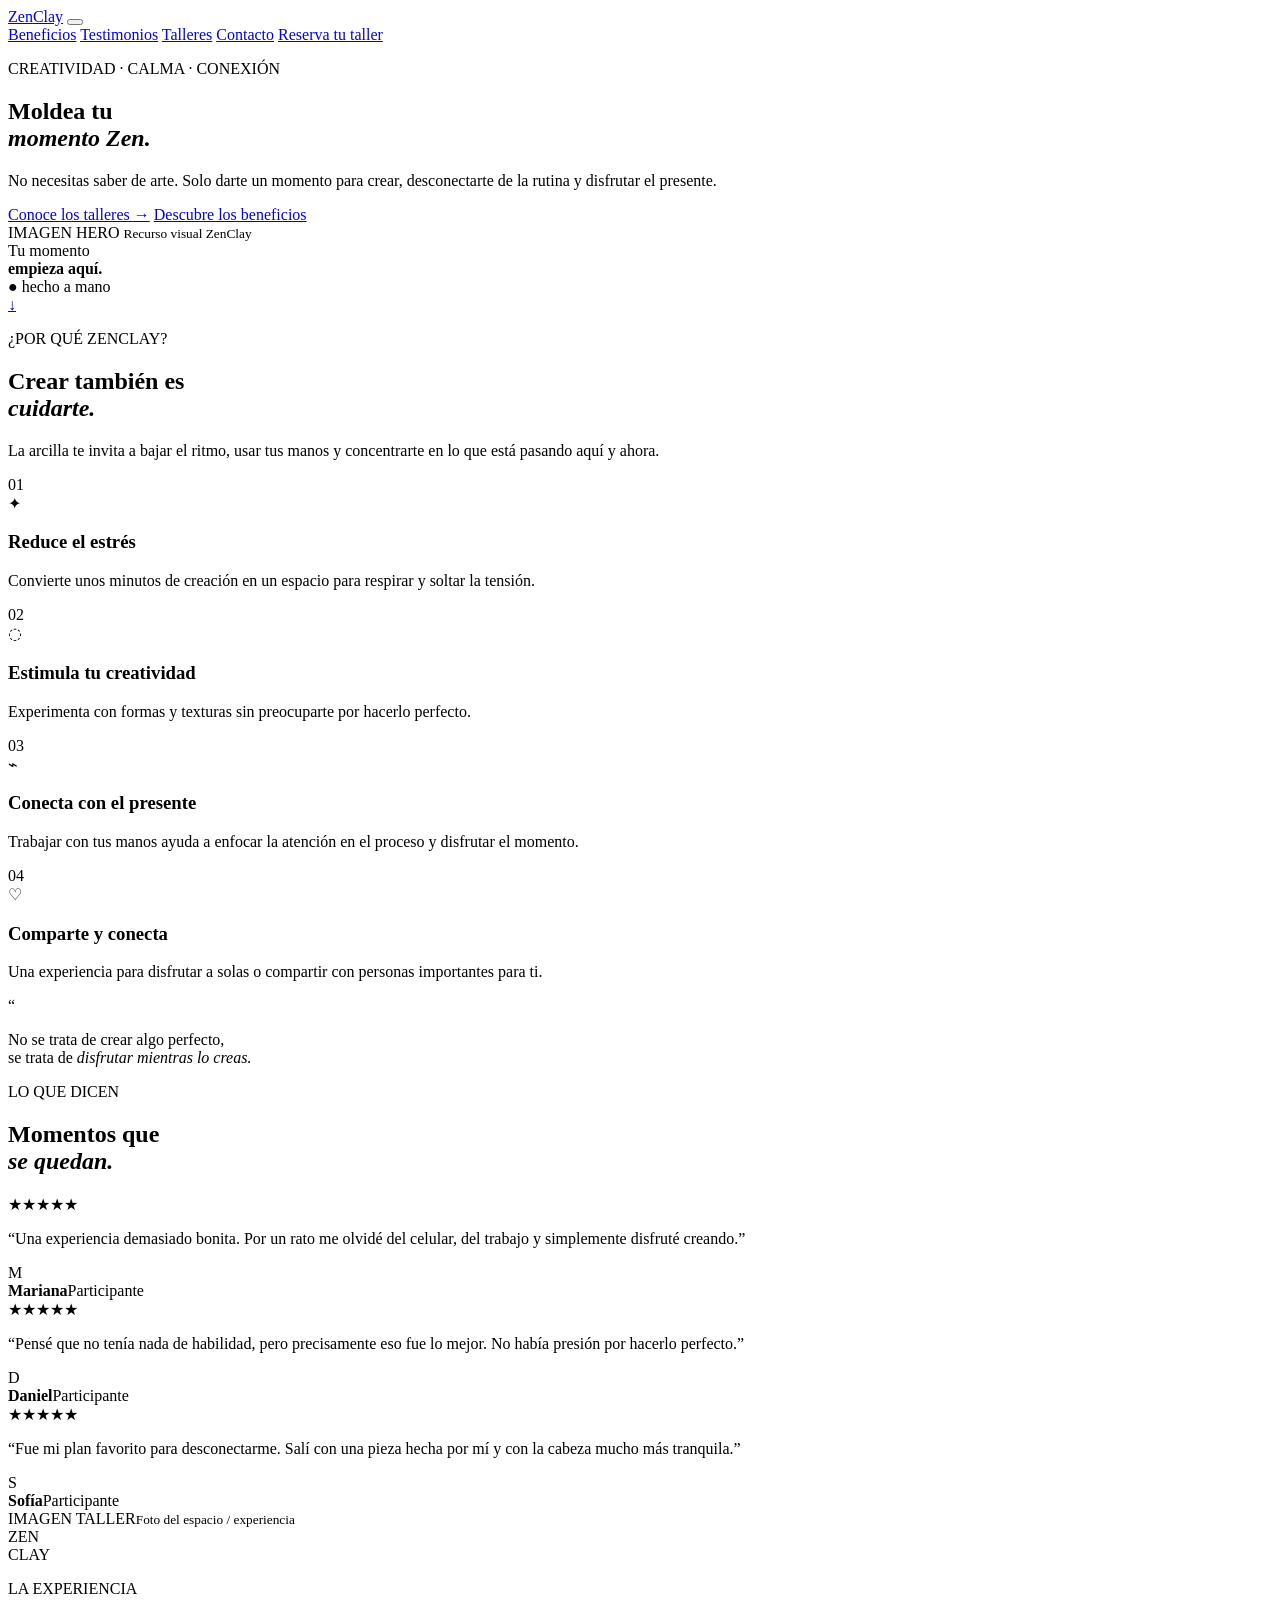
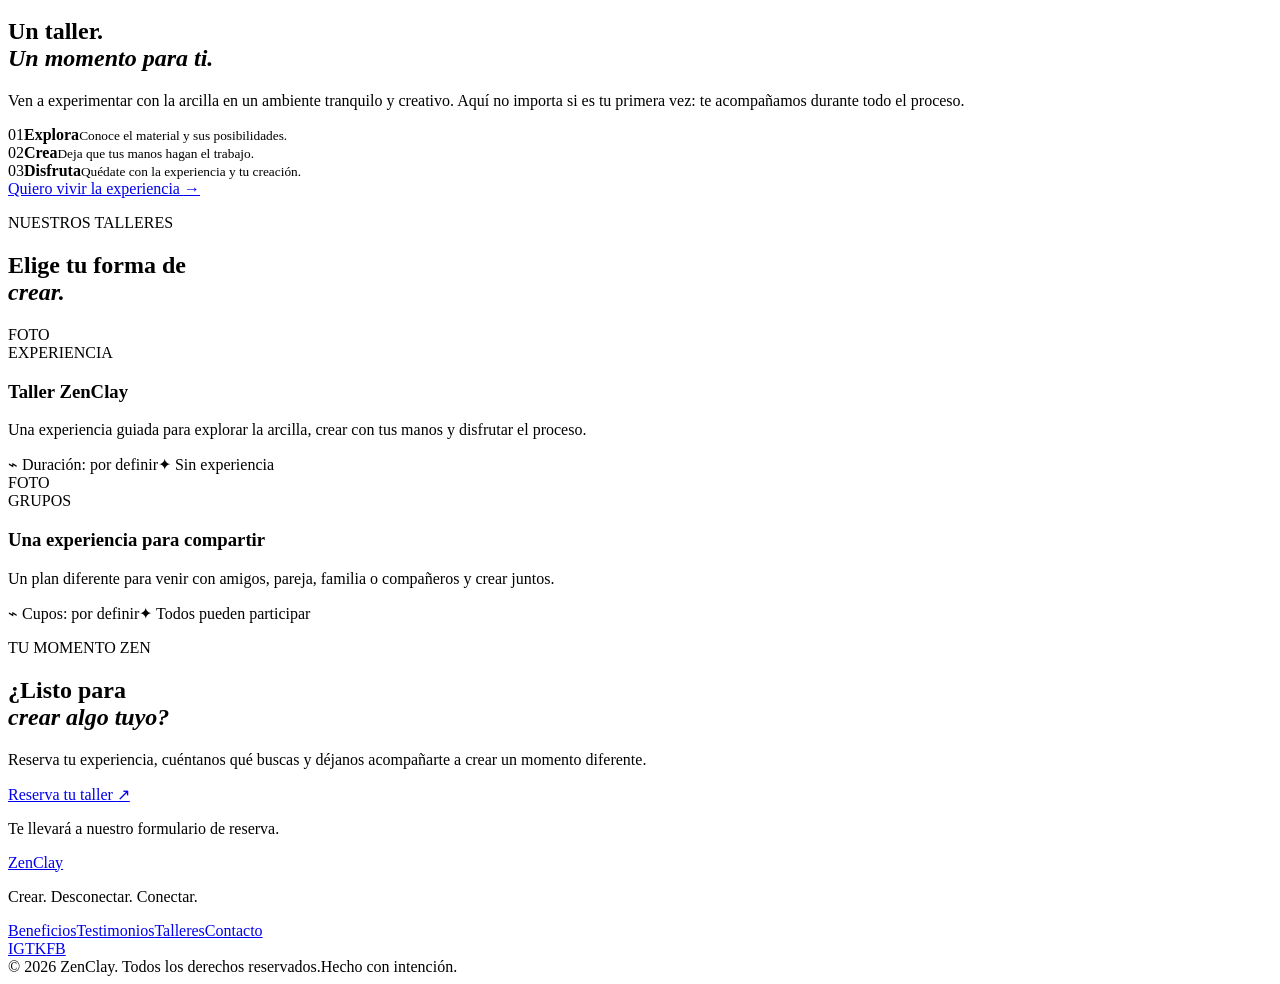
==== index.html @ 86c8c5aa "Create ZenClay main landing page" ====
<!DOCTYPE html>
<html lang="es">
<head>
  <meta charset="UTF-8">
  <meta name="viewport" content="width=device-width, initial-scale=1.0">
  <meta name="description" content="ZenClay — una experiencia creativa para desconectarte, crear y encontrar tu momento Zen.">
  <title>ZenClay | Crea tu momento Zen</title>
  <link rel="preconnect" href="https://fonts.googleapis.com">
  <link rel="preconnect" href="https://fonts.gstatic.com" crossorigin>
  <link href="https://fonts.googleapis.com/css2?family=Baloo+2:wght@500;600;700&family=SN+Pro:wght@400;500;600;700&family=Tajawal:wght@400;500;600;700&display=swap" rel="stylesheet">
  <link rel="stylesheet" href="styles.css">
</head>
<body>
  <header class="site-header" id="inicio">
    <nav class="nav container" aria-label="Navegación principal">
      <a class="brand" href="#inicio" aria-label="ZenClay inicio">Zen<span>Clay</span></a>
      <button class="menu-toggle" aria-label="Abrir menú" aria-expanded="false">
        <span></span><span></span><span></span>
      </button>
      <div class="nav-links">
        <a href="#beneficios">Beneficios</a>
        <a href="#testimonios">Testimonios</a>
        <a href="#talleres">Talleres</a>
        <a href="#contacto">Contacto</a>
        <a class="nav-cta" href="#contacto">Reserva tu taller</a>
      </div>
    </nav>
  </header>

  <main>
    <section class="hero">
      <div class="hero-shape hero-shape-one"></div>
      <div class="hero-shape hero-shape-two"></div>
      <div class="container hero-grid">
        <div class="hero-copy reveal">
          <p class="eyebrow">CREATIVIDAD · CALMA · CONEXIÓN</p>
          <h1>Moldea tu<br><em>momento Zen.</em></h1>
          <p class="hero-text">No necesitas saber de arte. Solo darte un momento para crear, desconectarte de la rutina y disfrutar el presente.</p>
          <div class="hero-actions">
            <a class="button button-primary" href="#talleres">Conoce los talleres <span>→</span></a>
            <a class="text-link" href="#beneficios">Descubre los beneficios</a>
          </div>
        </div>
        <div class="hero-visual reveal delay-1" aria-label="Espacio para imagen principal de ZenClay">
          <div class="image-placeholder hero-image">
            <span>IMAGEN HERO</span>
            <small>Recurso visual ZenClay</small>
          </div>
          <div class="floating-note note-top">Tu momento<br><strong>empieza aquí.</strong></div>
          <div class="floating-note note-bottom">● hecho a mano</div>
        </div>
      </div>
      <a class="scroll-indicator" href="#beneficios" aria-label="Bajar a beneficios">↓</a>
    </section>

    <section class="benefits section" id="beneficios">
      <div class="container">
        <div class="section-heading reveal">
          <p class="eyebrow">¿POR QUÉ ZENCLAY?</p>
          <h2>Crear también es<br><em>cuidarte.</em></h2>
          <p>La arcilla te invita a bajar el ritmo, usar tus manos y concentrarte en lo que está pasando aquí y ahora.</p>
        </div>
        <div class="benefit-grid">
          <article class="benefit-card reveal"><span class="card-number">01</span><div class="benefit-icon">✦</div><h3>Reduce el estrés</h3><p>Convierte unos minutos de creación en un espacio para respirar y soltar la tensión.</p></article>
          <article class="benefit-card reveal delay-1"><span class="card-number">02</span><div class="benefit-icon">◌</div><h3>Estimula tu creatividad</h3><p>Experimenta con formas y texturas sin preocuparte por hacerlo perfecto.</p></article>
          <article class="benefit-card reveal delay-2"><span class="card-number">03</span><div class="benefit-icon">⌁</div><h3>Conecta con el presente</h3><p>Trabajar con tus manos ayuda a enfocar la atención en el proceso y disfrutar el momento.</p></article>
          <article class="benefit-card reveal"><span class="card-number">04</span><div class="benefit-icon">♡</div><h3>Comparte y conecta</h3><p>Una experiencia para disfrutar a solas o compartir con personas importantes para ti.</p></article>
        </div>
      </div>
    </section>

    <section class="quote-section">
      <div class="container quote-inner reveal">
        <span class="quote-mark">“</span>
        <p>No se trata de crear algo perfecto,<br>se trata de <em>disfrutar mientras lo creas.</em></p>
      </div>
    </section>

    <section class="testimonials section" id="testimonios">
      <div class="container">
        <div class="section-heading centered reveal">
          <p class="eyebrow">LO QUE DICEN</p>
          <h2>Momentos que<br><em>se quedan.</em></h2>
        </div>
        <div class="testimonial-grid">
          <article class="testimonial-card reveal"><div class="stars">★★★★★</div><p>“Una experiencia demasiado bonita. Por un rato me olvidé del celular, del trabajo y simplemente disfruté creando.”</p><div class="person"><div class="avatar">M</div><div><strong>Mariana</strong><span>Participante</span></div></div></article>
          <article class="testimonial-card featured reveal delay-1"><div class="stars">★★★★★</div><p>“Pensé que no tenía nada de habilidad, pero precisamente eso fue lo mejor. No había presión por hacerlo perfecto.”</p><div class="person"><div class="avatar">D</div><div><strong>Daniel</strong><span>Participante</span></div></div></article>
          <article class="testimonial-card reveal delay-2"><div class="stars">★★★★★</div><p>“Fue mi plan favorito para desconectarme. Salí con una pieza hecha por mí y con la cabeza mucho más tranquila.”</p><div class="person"><div class="avatar">S</div><div><strong>Sofía</strong><span>Participante</span></div></div></article>
        </div>
      </div>
    </section>

    <section class="workshops section" id="talleres">
      <div class="container workshop-layout">
        <div class="workshop-visual reveal">
          <div class="image-placeholder workshop-image"><span>IMAGEN TALLER</span><small>Foto del espacio / experiencia</small></div>
          <div class="clay-sticker">ZEN<br><span>CLAY</span></div>
        </div>
        <div class="workshop-copy reveal delay-1">
          <p class="eyebrow">LA EXPERIENCIA</p>
          <h2>Un taller.<br><em>Un momento para ti.</em></h2>
          <p>Ven a experimentar con la arcilla en un ambiente tranquilo y creativo. Aquí no importa si es tu primera vez: te acompañamos durante todo el proceso.</p>
          <div class="workshop-details">
            <div><span>01</span><strong>Explora</strong><small>Conoce el material y sus posibilidades.</small></div>
            <div><span>02</span><strong>Crea</strong><small>Deja que tus manos hagan el trabajo.</small></div>
            <div><span>03</span><strong>Disfruta</strong><small>Quédate con la experiencia y tu creación.</small></div>
          </div>
          <a class="button button-dark" href="#contacto">Quiero vivir la experiencia <span>→</span></a>
        </div>
      </div>
    </section>

    <section class="workshop-types section">
      <div class="container">
        <div class="section-heading centered reveal">
          <p class="eyebrow">NUESTROS TALLERES</p>
          <h2>Elige tu forma de<br><em>crear.</em></h2>
        </div>
        <div class="workshop-cards">
          <article class="workshop-card reveal"><div class="image-placeholder card-image"><span>FOTO</span></div><div class="workshop-card-content"><span class="tag">EXPERIENCIA</span><h3>Taller ZenClay</h3><p>Una experiencia guiada para explorar la arcilla, crear con tus manos y disfrutar el proceso.</p><div class="meta"><span>⌁ Duración: por definir</span><span>✦ Sin experiencia</span></div></div></article>
          <article class="workshop-card reveal delay-1"><div class="image-placeholder card-image"><span>FOTO</span></div><div class="workshop-card-content"><span class="tag">GRUPOS</span><h3>Una experiencia para compartir</h3><p>Un plan diferente para venir con amigos, pareja, familia o compañeros y crear juntos.</p><div class="meta"><span>⌁ Cupos: por definir</span><span>✦ Todos pueden participar</span></div></div></article>
        </div>
      </div>
    </section>

    <section class="contact section" id="contacto">
      <div class="container contact-box reveal">
        <div class="contact-copy">
          <p class="eyebrow">TU MOMENTO ZEN</p>
          <h2>¿Listo para<br><em>crear algo tuyo?</em></h2>
          <p>Reserva tu experiencia, cuéntanos qué buscas y déjanos acompañarte a crear un momento diferente.</p>
        </div>
        <div class="contact-action">
          <!-- REEMPLAZAR EL HREF POR EL ENLACE REAL DEL GOOGLE FORM -->
          <a class="button button-light" href="https://forms.google.com/" target="_blank" rel="noopener noreferrer">Reserva tu taller <span>↗</span></a>
          <p>Te llevará a nuestro formulario de reserva.</p>
        </div>
      </div>
    </section>
  </main>

  <footer class="footer">
    <div class="container footer-main">
      <div><a class="brand footer-brand" href="#inicio">Zen<span>Clay</span></a><p>Crear. Desconectar. Conectar.</p></div>
      <div class="footer-links"><a href="#beneficios">Beneficios</a><a href="#testimonios">Testimonios</a><a href="#talleres">Talleres</a><a href="#contacto">Contacto</a></div>
      <div class="socials"><a href="#" aria-label="Instagram">IG</a><a href="#" aria-label="TikTok">TK</a><a href="#" aria-label="Facebook">FB</a></div>
    </div>
    <div class="container footer-bottom"><span>© 2026 ZenClay. Todos los derechos reservados.</span><span>Hecho con intención.</span></div>
  </footer>
  <script src="script.js"></script>
</body>
</html>
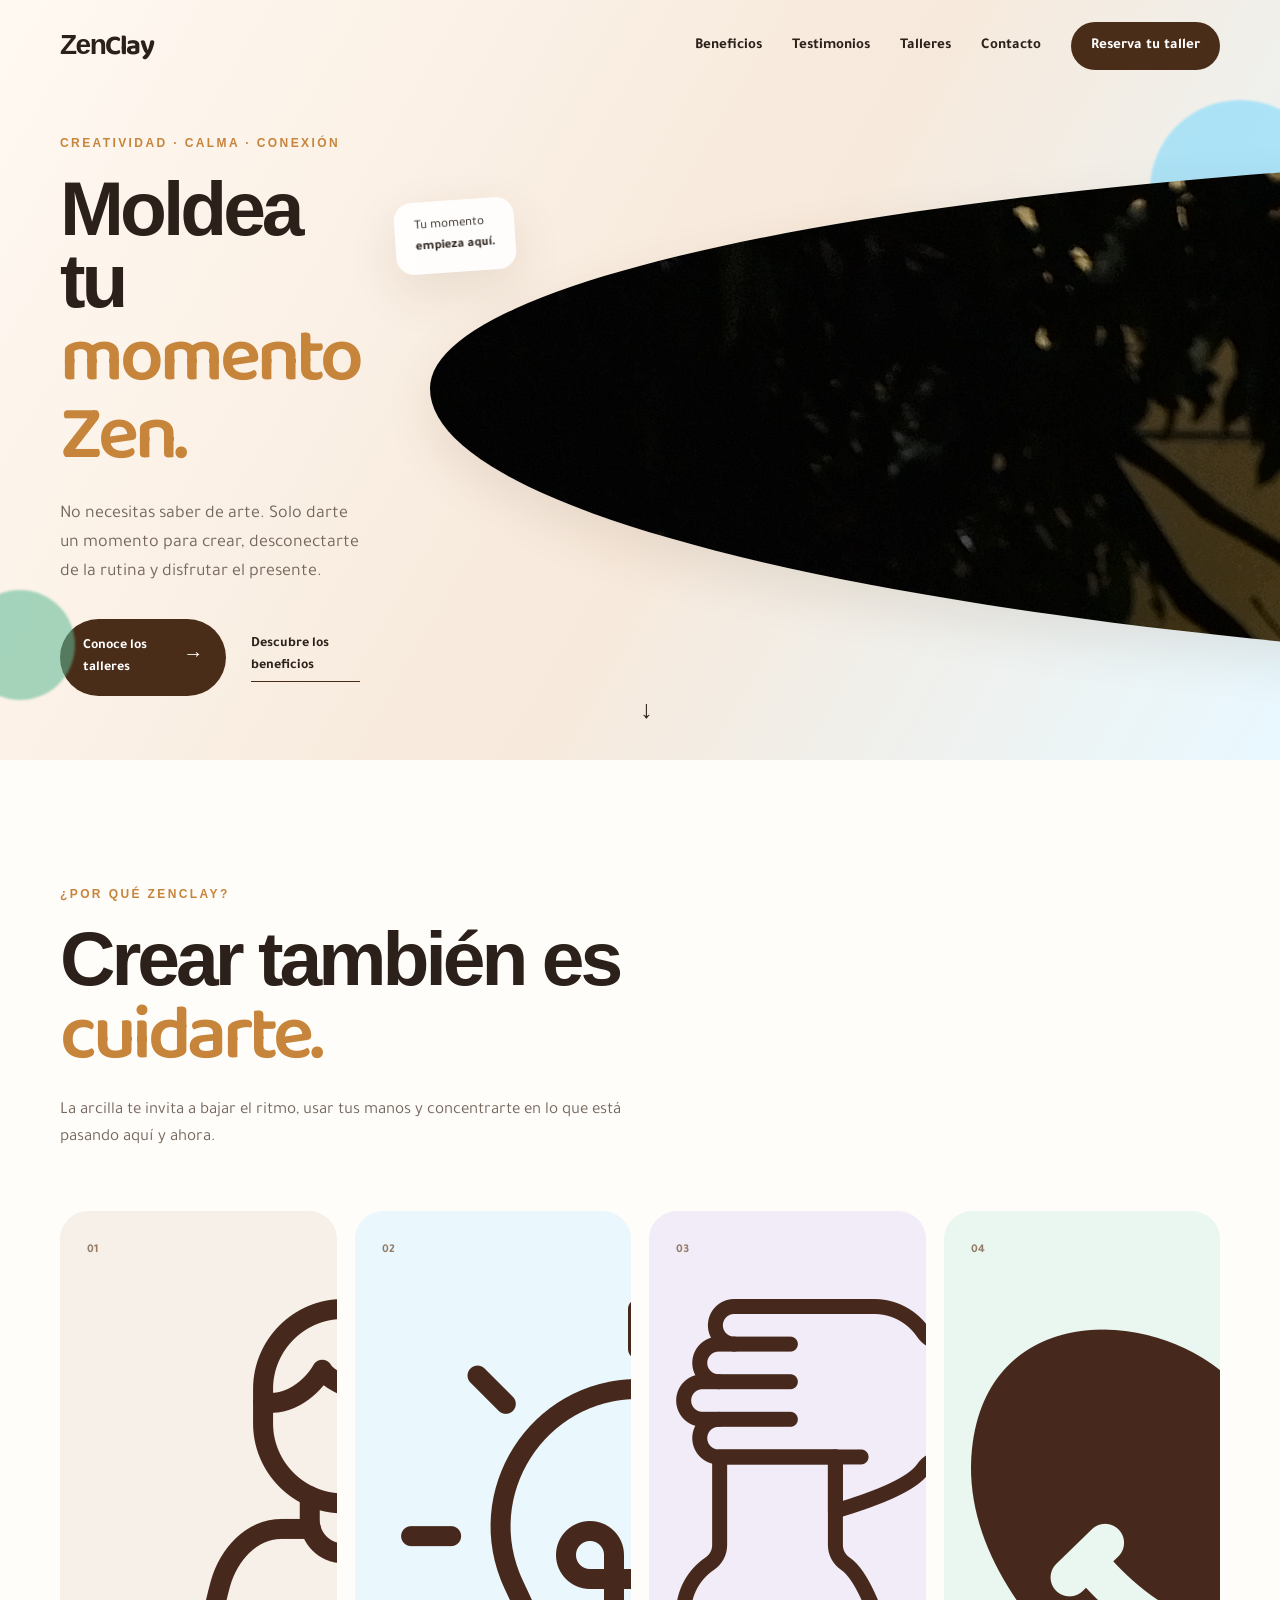
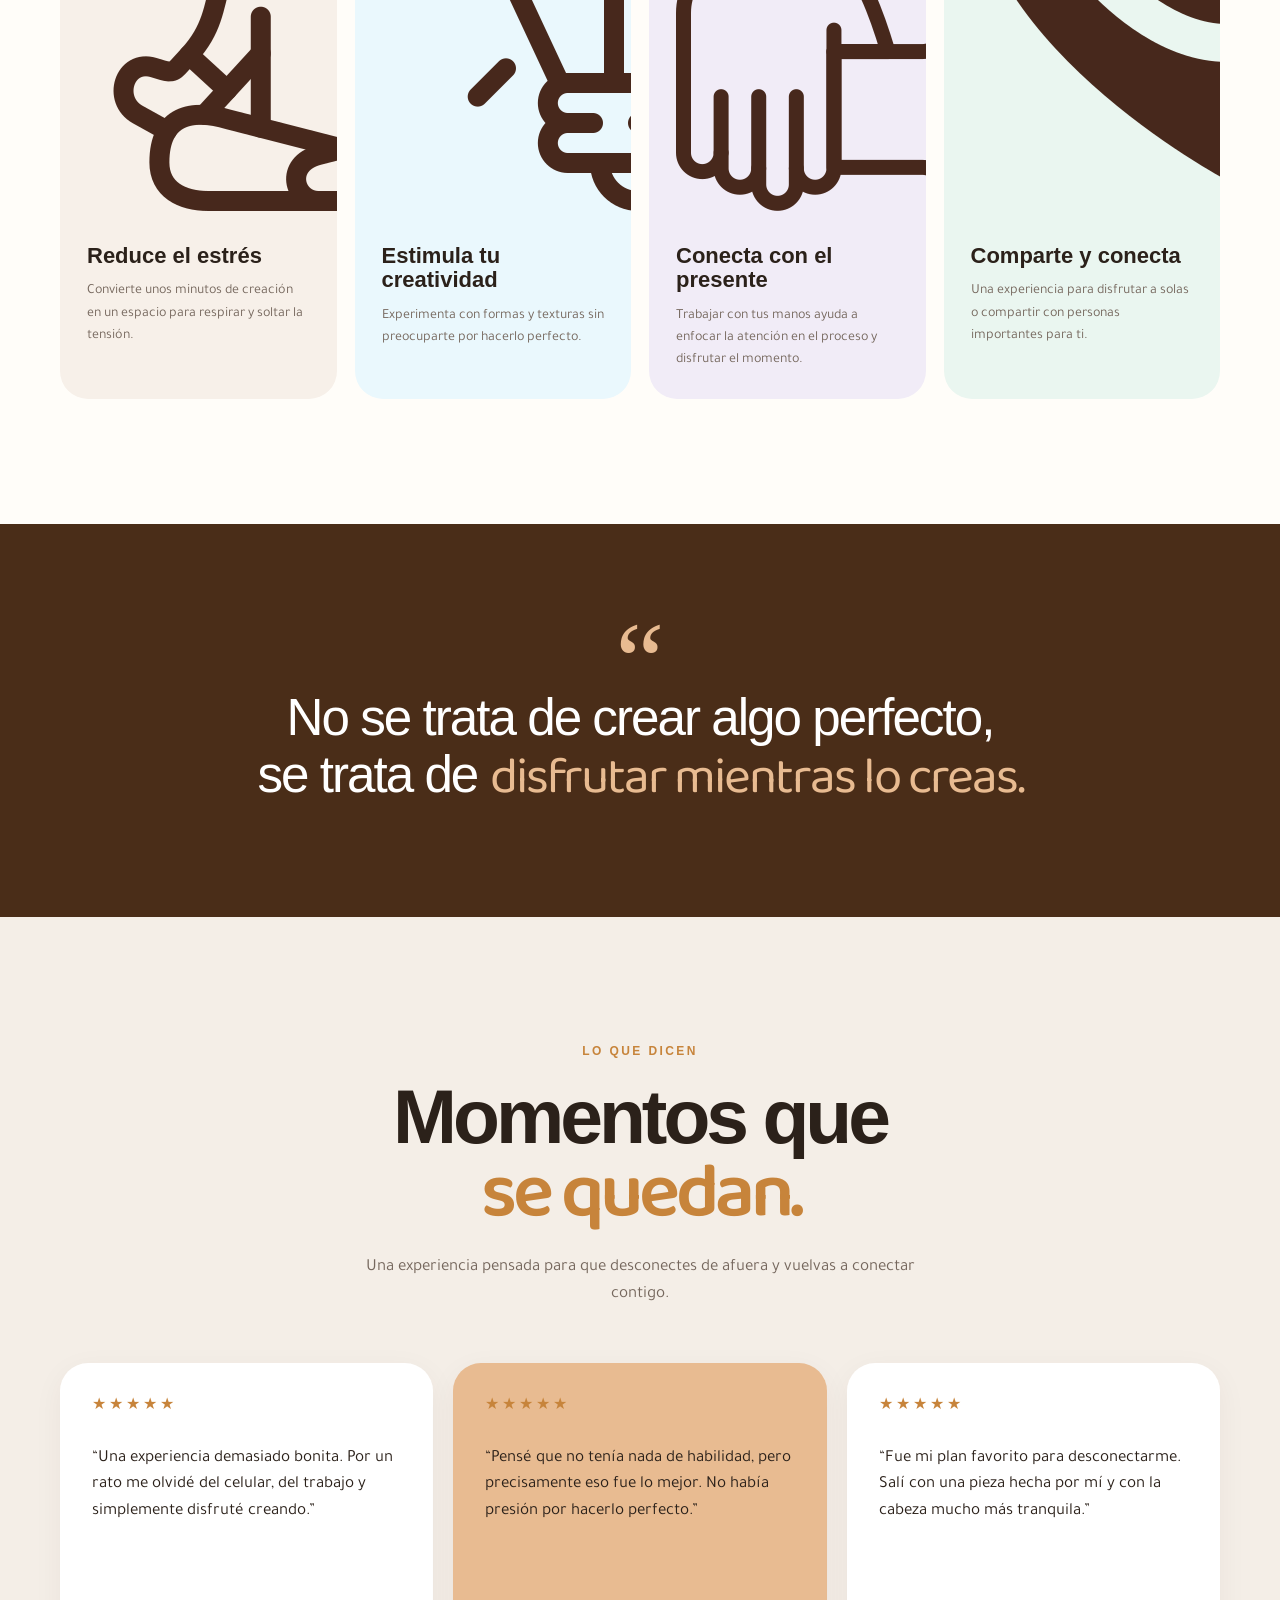
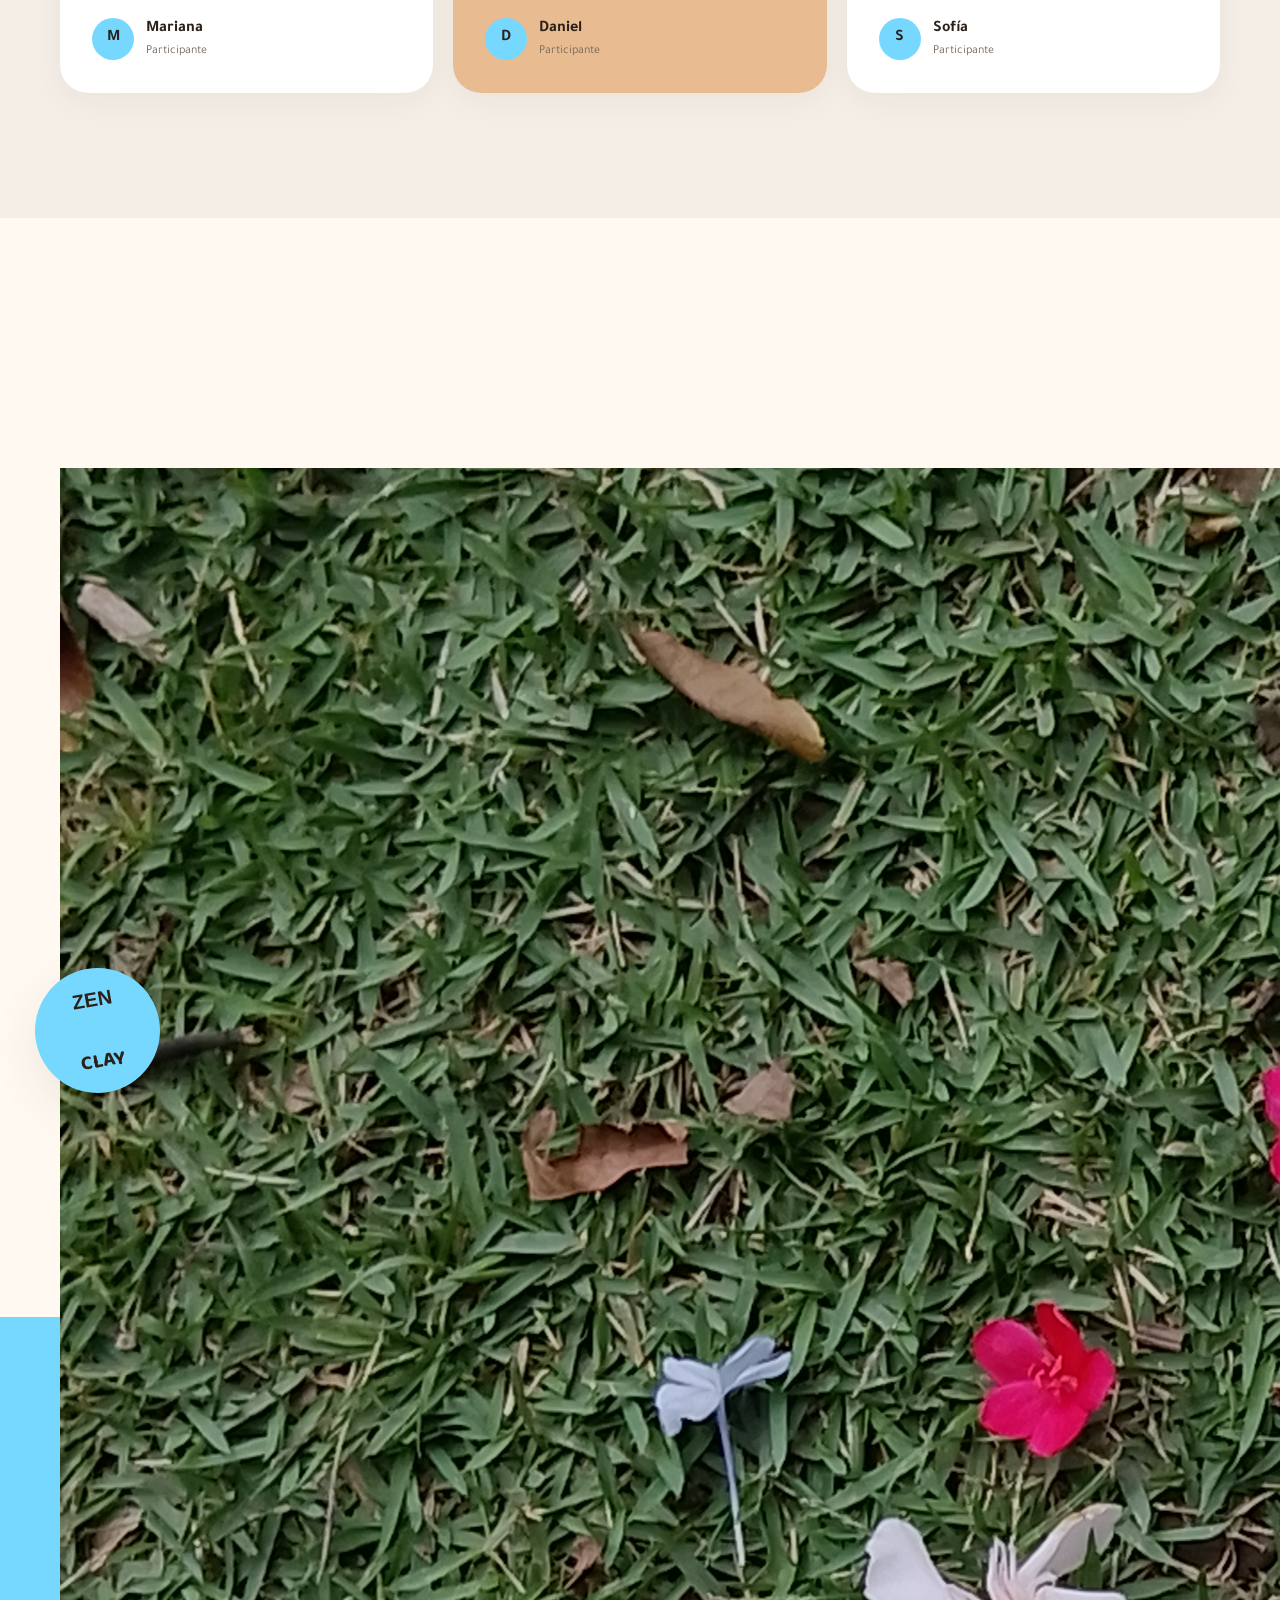
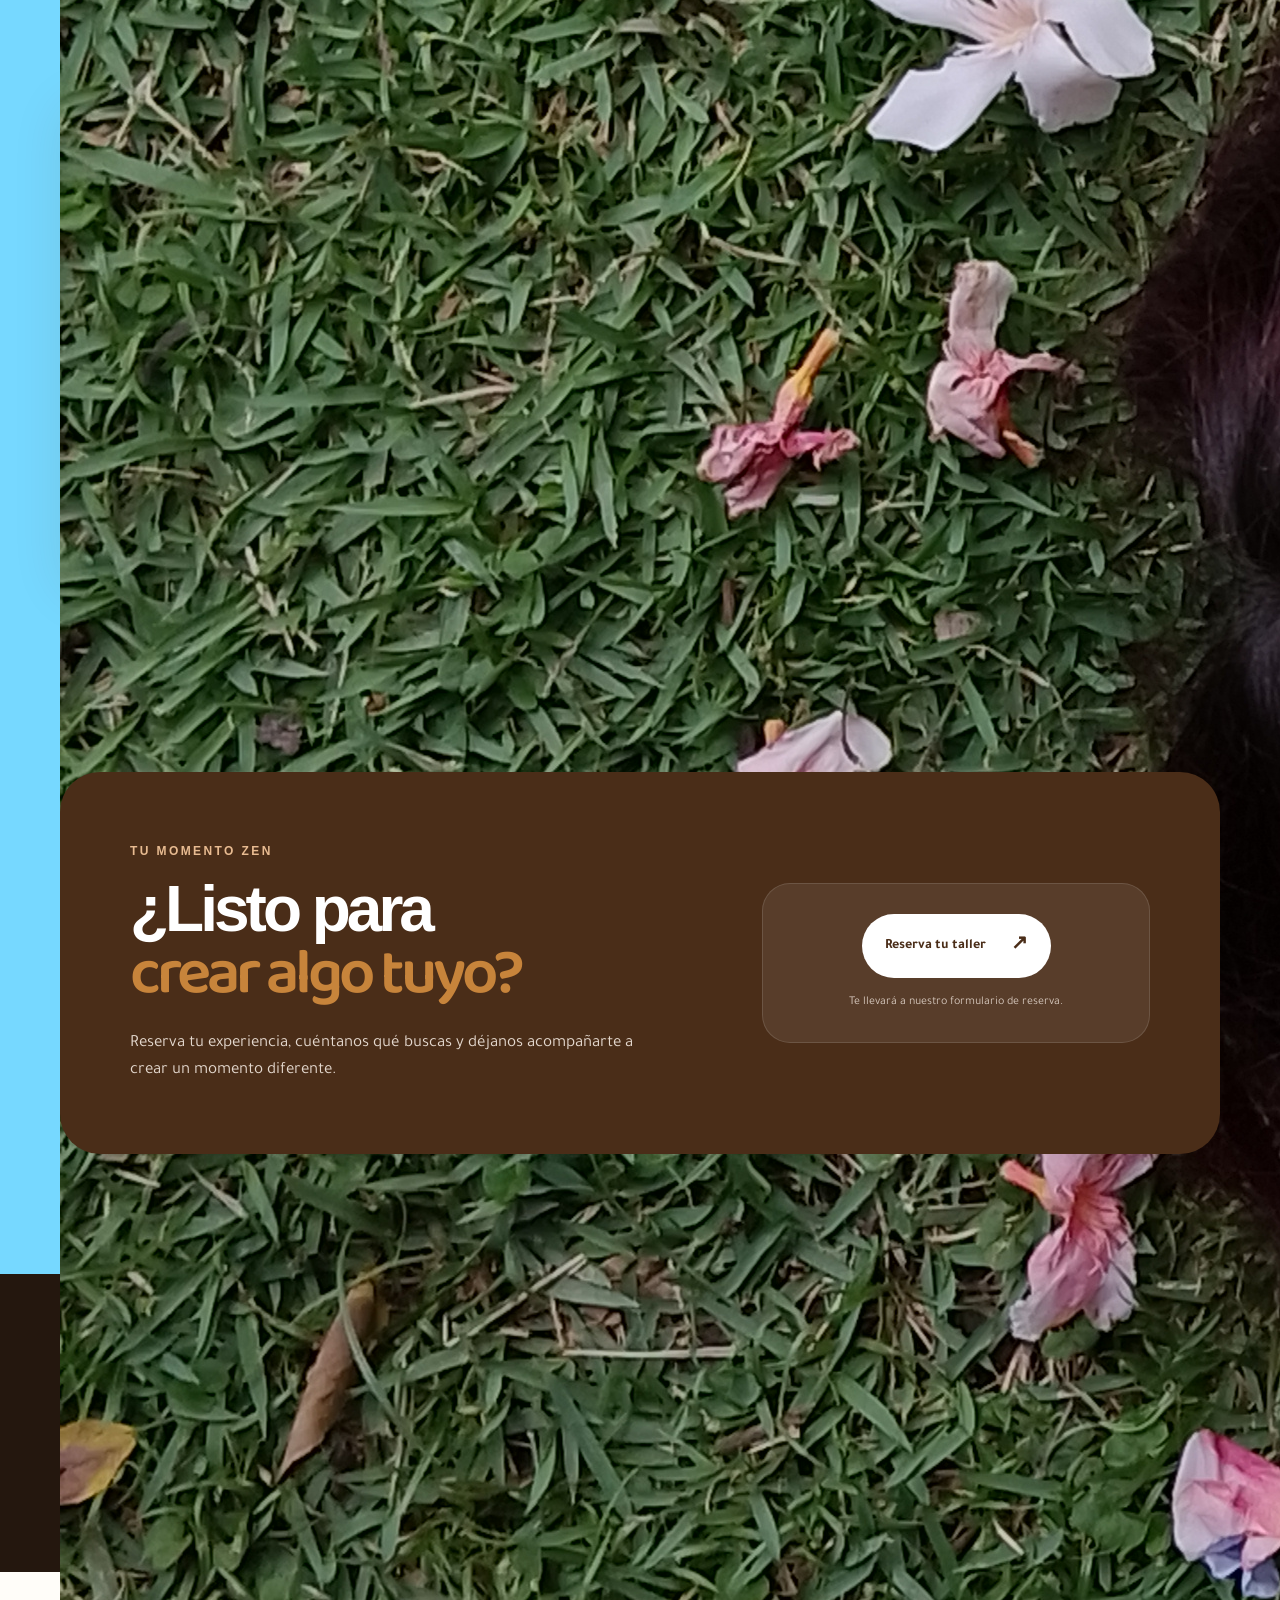
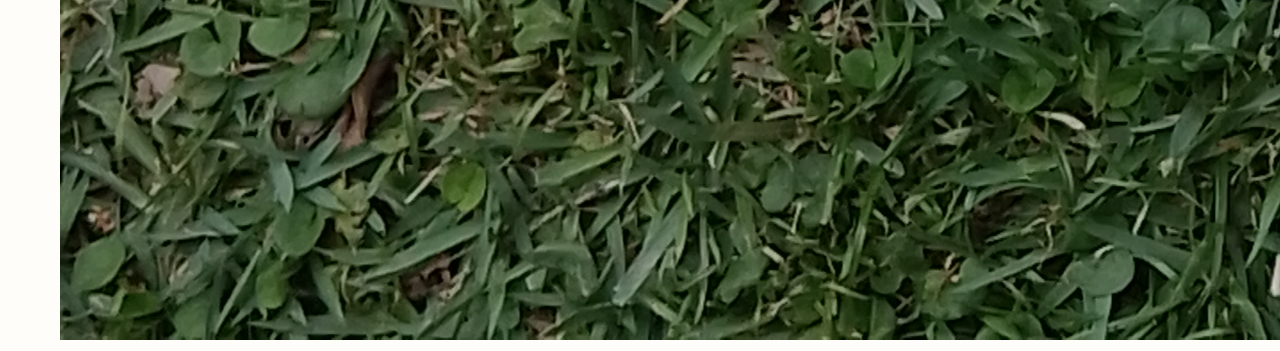
==== commit bba35b6f: "feat: integrate ZenClay photos and assets into homepage" ====
--- a/index.html
+++ b/index.html
@@ -4,6 +4,7 @@
   <meta charset="UTF-8">
   <meta name="viewport" content="width=device-width, initial-scale=1.0">
   <meta name="description" content="ZenClay — una experiencia creativa para desconectarte, crear y encontrar tu momento Zen.">
+  <meta name="theme-color" content="#4A2D18">
   <title>ZenClay | Crea tu momento Zen</title>
   <link rel="preconnect" href="https://fonts.googleapis.com">
   <link rel="preconnect" href="https://fonts.gstatic.com" crossorigin>
@@ -14,10 +15,8 @@
   <header class="site-header" id="inicio">
     <nav class="nav container" aria-label="Navegación principal">
       <a class="brand" href="#inicio" aria-label="ZenClay inicio">Zen<span>Clay</span></a>
-      <button class="menu-toggle" aria-label="Abrir menú" aria-expanded="false">
-        <span></span><span></span><span></span>
-      </button>
-      <div class="nav-links">
+      <button class="menu-toggle" aria-label="Abrir menú" aria-expanded="false" aria-controls="main-menu"><span></span><span></span><span></span></button>
+      <div class="nav-links" id="main-menu">
         <a href="#beneficios">Beneficios</a>
         <a href="#testimonios">Testimonios</a>
         <a href="#talleres">Talleres</a>
@@ -41,10 +40,9 @@
             <a class="text-link" href="#beneficios">Descubre los beneficios</a>
           </div>
         </div>
-        <div class="hero-visual reveal delay-1" aria-label="Espacio para imagen principal de ZenClay">
-          <div class="image-placeholder hero-image">
-            <span>IMAGEN HERO</span>
-            <small>Recurso visual ZenClay</small>
+        <div class="hero-visual reveal delay-1">
+          <div class="photo-frame hero-image">
+            <img src="fotos-20260903T170916Z-1-001/fotos/IMG_20250928_144037.jpg" alt="Experiencia ZenClay con arcilla" fetchpriority="high">
           </div>
           <div class="floating-note note-top">Tu momento<br><strong>empieza aquí.</strong></div>
           <div class="floating-note note-bottom">● hecho a mano</div>
@@ -61,27 +59,19 @@
           <p>La arcilla te invita a bajar el ritmo, usar tus manos y concentrarte en lo que está pasando aquí y ahora.</p>
         </div>
         <div class="benefit-grid">
-          <article class="benefit-card reveal"><span class="card-number">01</span><div class="benefit-icon">✦</div><h3>Reduce el estrés</h3><p>Convierte unos minutos de creación en un espacio para respirar y soltar la tensión.</p></article>
-          <article class="benefit-card reveal delay-1"><span class="card-number">02</span><div class="benefit-icon">◌</div><h3>Estimula tu creatividad</h3><p>Experimenta con formas y texturas sin preocuparte por hacerlo perfecto.</p></article>
-          <article class="benefit-card reveal delay-2"><span class="card-number">03</span><div class="benefit-icon">⌁</div><h3>Conecta con el presente</h3><p>Trabajar con tus manos ayuda a enfocar la atención en el proceso y disfrutar el momento.</p></article>
-          <article class="benefit-card reveal"><span class="card-number">04</span><div class="benefit-icon">♡</div><h3>Comparte y conecta</h3><p>Una experiencia para disfrutar a solas o compartir con personas importantes para ti.</p></article>
+          <article class="benefit-card reveal"><span class="card-number">01</span><img class="benefit-icon" src="imagenes-20260903T170916Z-1-001/imagenes/meditacion.png" alt=""><h3>Reduce el estrés</h3><p>Convierte unos minutos de creación en un espacio para respirar y soltar la tensión.</p></article>
+          <article class="benefit-card reveal delay-1"><span class="card-number">02</span><img class="benefit-icon" src="imagenes-20260903T170916Z-1-001/imagenes/bombilla.png" alt=""><h3>Estimula tu creatividad</h3><p>Experimenta con formas y texturas sin preocuparte por hacerlo perfecto.</p></article>
+          <article class="benefit-card reveal delay-2"><span class="card-number">03</span><img class="benefit-icon" src="imagenes-20260903T170916Z-1-001/imagenes/unido.png" alt=""><h3>Conecta con el presente</h3><p>Trabajar con tus manos ayuda a enfocar la atención en el proceso y disfrutar el momento.</p></article>
+          <article class="benefit-card reveal"><span class="card-number">04</span><img class="benefit-icon" src="imagenes-20260903T170916Z-1-001/imagenes/corazon-con-una-sonrisa.png" alt=""><h3>Comparte y conecta</h3><p>Una experiencia para disfrutar a solas o compartir con personas importantes para ti.</p></article>
         </div>
       </div>
     </section>
 
-    <section class="quote-section">
-      <div class="container quote-inner reveal">
-        <span class="quote-mark">“</span>
-        <p>No se trata de crear algo perfecto,<br>se trata de <em>disfrutar mientras lo creas.</em></p>
-      </div>
-    </section>
+    <section class="quote-section"><div class="container quote-inner reveal"><span class="quote-mark">“</span><p>No se trata de crear algo perfecto,<br>se trata de <em>disfrutar mientras lo creas.</em></p></div></section>
 
     <section class="testimonials section" id="testimonios">
       <div class="container">
-        <div class="section-heading centered reveal">
-          <p class="eyebrow">LO QUE DICEN</p>
-          <h2>Momentos que<br><em>se quedan.</em></h2>
-        </div>
+        <div class="section-heading centered reveal"><p class="eyebrow">LO QUE DICEN</p><h2>Momentos que<br><em>se quedan.</em></h2><p>Una experiencia pensada para que desconectes de afuera y vuelvas a conectar contigo.</p></div>
         <div class="testimonial-grid">
           <article class="testimonial-card reveal"><div class="stars">★★★★★</div><p>“Una experiencia demasiado bonita. Por un rato me olvidé del celular, del trabajo y simplemente disfruté creando.”</p><div class="person"><div class="avatar">M</div><div><strong>Mariana</strong><span>Participante</span></div></div></article>
           <article class="testimonial-card featured reveal delay-1"><div class="stars">★★★★★</div><p>“Pensé que no tenía nada de habilidad, pero precisamente eso fue lo mejor. No había presión por hacerlo perfecto.”</p><div class="person"><div class="avatar">D</div><div><strong>Daniel</strong><span>Participante</span></div></div></article>
@@ -93,7 +83,7 @@
     <section class="workshops section" id="talleres">
       <div class="container workshop-layout">
         <div class="workshop-visual reveal">
-          <div class="image-placeholder workshop-image"><span>IMAGEN TALLER</span><small>Foto del espacio / experiencia</small></div>
+          <div class="photo-frame workshop-image"><img src="fotos-20260903T170916Z-1-001/fotos/IMG_20250928_142935.jpg" alt="Taller y proceso creativo de ZenClay" loading="lazy"></div>
           <div class="clay-sticker">ZEN<br><span>CLAY</span></div>
         </div>
         <div class="workshop-copy reveal delay-1">
@@ -112,29 +102,18 @@
 
     <section class="workshop-types section">
       <div class="container">
-        <div class="section-heading centered reveal">
-          <p class="eyebrow">NUESTROS TALLERES</p>
-          <h2>Elige tu forma de<br><em>crear.</em></h2>
-        </div>
+        <div class="section-heading centered reveal"><p class="eyebrow">NUESTROS TALLERES</p><h2>Elige tu forma de<br><em>crear.</em></h2></div>
         <div class="workshop-cards">
-          <article class="workshop-card reveal"><div class="image-placeholder card-image"><span>FOTO</span></div><div class="workshop-card-content"><span class="tag">EXPERIENCIA</span><h3>Taller ZenClay</h3><p>Una experiencia guiada para explorar la arcilla, crear con tus manos y disfrutar el proceso.</p><div class="meta"><span>⌁ Duración: por definir</span><span>✦ Sin experiencia</span></div></div></article>
-          <article class="workshop-card reveal delay-1"><div class="image-placeholder card-image"><span>FOTO</span></div><div class="workshop-card-content"><span class="tag">GRUPOS</span><h3>Una experiencia para compartir</h3><p>Un plan diferente para venir con amigos, pareja, familia o compañeros y crear juntos.</p><div class="meta"><span>⌁ Cupos: por definir</span><span>✦ Todos pueden participar</span></div></div></article>
+          <article class="workshop-card reveal"><div class="photo-frame card-image"><img src="fotos-20260903T170916Z-1-001/fotos/1000484330.jpg" alt="Pieza y proceso de ZenClay" loading="lazy"></div><div class="workshop-card-content"><span class="tag">EXPERIENCIA</span><h3>Taller ZenClay</h3><p>Una experiencia guiada para explorar la arcilla, crear con tus manos y disfrutar el proceso.</p><div class="meta"><span>⌁ Duración: por definir</span><span>✦ Sin experiencia</span></div></div></article>
+          <article class="workshop-card reveal delay-1"><div class="photo-frame card-image"><img src="fotos-20260903T170916Z-1-001/fotos/WhatsApp Image 2026-09-02 at 7.34.34 PM.jpeg" alt="Participantes y experiencia ZenClay" loading="lazy"></div><div class="workshop-card-content"><span class="tag">GRUPOS</span><h3>Una experiencia para compartir</h3><p>Un plan diferente para venir con amigos, pareja, familia o compañeros y crear juntos.</p><div class="meta"><span>⌁ Cupos: por definir</span><span>✦ Todos pueden participar</span></div></div></article>
         </div>
       </div>
     </section>
 
     <section class="contact section" id="contacto">
       <div class="container contact-box reveal">
-        <div class="contact-copy">
-          <p class="eyebrow">TU MOMENTO ZEN</p>
-          <h2>¿Listo para<br><em>crear algo tuyo?</em></h2>
-          <p>Reserva tu experiencia, cuéntanos qué buscas y déjanos acompañarte a crear un momento diferente.</p>
-        </div>
-        <div class="contact-action">
-          <!-- REEMPLAZAR EL HREF POR EL ENLACE REAL DEL GOOGLE FORM -->
-          <a class="button button-light" href="https://forms.google.com/" target="_blank" rel="noopener noreferrer">Reserva tu taller <span>↗</span></a>
-          <p>Te llevará a nuestro formulario de reserva.</p>
-        </div>
+        <div class="contact-copy"><p class="eyebrow">TU MOMENTO ZEN</p><h2>¿Listo para<br><em>crear algo tuyo?</em></h2><p>Reserva tu experiencia, cuéntanos qué buscas y déjanos acompañarte a crear un momento diferente.</p></div>
+        <div class="contact-action"><a class="button button-light" href="https://forms.google.com/" target="_blank" rel="noopener noreferrer">Reserva tu taller <span>↗</span></a><p>Te llevará a nuestro formulario de reserva.</p></div>
       </div>
     </section>
   </main>
--- a/styles.css
+++ b/styles.css
@@ -0,0 +1 @@
+:root{--sky:#76D8FF;--beige:#E8BB91;--brown:#C7843B;--dark:#4A2D18;--lilac:#D1C3E0;--green:#5EBA96;--white:#FFFDF9;--ink:#2B211A;--muted:#75675D;--radius:28px;--shadow:0 18px 50px rgba(74,45,24,.10)}*{box-sizing:border-box;margin:0;padding:0}html{scroll-behavior:smooth}body{font-family:'Tajawal',sans-serif;background:var(--white);color:var(--ink);line-height:1.6;overflow-x:hidden}a{text-decoration:none;color:inherit}.container{width:min(1160px,calc(100% - 48px));margin:auto}.site-header{position:absolute;z-index:20;top:0;left:0;width:100%}.nav{height:92px;display:flex;align-items:center;justify-content:space-between}.brand{font-family:'SN Pro',sans-serif;font-size:28px;font-weight:700;letter-spacing:-1.5px}.brand span{font-family:'Baloo 2',sans-serif;font-weight:700}.nav-links{display:flex;align-items:center;gap:30px;font-size:15px;font-weight:600}.nav-links a{transition:.25s}.nav-links a:hover{color:var(--brown)}.nav-cta{padding:12px 20px;border-radius:99px;background:var(--dark);color:white!important}.menu-toggle{display:none;border:0;background:none;width:38px}.menu-toggle span{display:block;height:2px;background:var(--dark);margin:6px 0}.hero{min-height:760px;background:linear-gradient(120deg,#FFF9F2 0%,#F7E9DB 55%,#E8F8FF 100%);position:relative;display:flex;align-items:center;overflow:hidden}.hero-grid{display:grid;grid-template-columns:1fr 1fr;gap:70px;align-items:center;padding-top:70px}.eyebrow{font-family:'SN Pro',sans-serif;font-size:12px;letter-spacing:2.4px;font-weight:700;color:var(--brown);margin-bottom:18px}.hero h1,.section-heading h2,.workshop-copy h2,.contact h2{font-family:'SN Pro',sans-serif;font-size:clamp(54px,6vw,82px);line-height:.94;letter-spacing:-4px;font-weight:700}.hero h1 em,.section-heading h2 em,.workshop-copy h2 em,.contact h2 em{font-family:'Baloo 2',sans-serif;color:var(--brown);font-style:normal;font-weight:600}.hero-text{max-width:510px;font-size:18px;color:var(--muted);margin:28px 0 32px}.hero-actions{display:flex;align-items:center;gap:25px}.button{display:inline-flex;align-items:center;gap:25px;border-radius:99px;padding:16px 23px;font-weight:700;font-size:14px;transition:transform .25s,box-shadow .25s}.button:hover{transform:translateY(-3px);box-shadow:0 12px 28px rgba(74,45,24,.16)}.button-primary{background:var(--dark);color:white}.button-dark{background:var(--dark);color:white}.button-light{background:white;color:var(--dark)}.button span{font-size:20px}.text-link{font-weight:700;font-size:14px;border-bottom:1px solid var(--dark);padding-bottom:3px}.hero-visual{position:relative}.image-placeholder{display:flex;flex-direction:column;align-items:center;justify-content:center;background:linear-gradient(145deg,#d7c3b2,#b88458);color:rgba(255,255,255,.85);font-family:'SN Pro',sans-serif;font-weight:700;letter-spacing:2px;text-align:center}.image-placeholder small{font-family:'Tajawal',sans-serif;font-weight:400;letter-spacing:0;margin-top:5px}.hero-image{height:530px;border-radius:48% 52% 45% 55%/45% 42% 58% 55%;box-shadow:var(--shadow);position:relative;overflow:hidden}.floating-note{position:absolute;background:rgba(255,255,255,.88);backdrop-filter:blur(10px);padding:15px 20px;border-radius:18px;box-shadow:var(--shadow);font-size:13px}.note-top{top:50px;left:-35px;transform:rotate(-4deg)}.note-bottom{bottom:35px;right:-20px;transform:rotate(4deg);font-family:'Baloo 2',sans-serif}.hero-shape{position:absolute;border-radius:50%;filter:blur(1px);opacity:.55}.hero-shape-one{width:180px;height:180px;background:var(--sky);right:-50px;top:100px}.hero-shape-two{width:110px;height:110px;background:var(--green);left:-35px;bottom:60px}.scroll-indicator{position:absolute;bottom:25px;left:50%;font-size:25px;animation:bounce 1.8s infinite}@keyframes bounce{50%{transform:translateY(7px)}}.section{padding:125px 0}.section-heading{max-width:680px}.section-heading>p:last-child{font-size:17px;color:var(--muted);max-width:600px;margin-top:24px}.section-heading.centered{text-align:center;margin:0 auto 55px}.section-heading.centered>p:last-child{margin-left:auto;margin-right:auto}.benefits{background:var(--white)}.benefit-grid{display:grid;grid-template-columns:repeat(4,1fr);gap:18px;margin-top:60px}.benefit-card{min-height:300px;border-radius:var(--radius);padding:27px;background:#F7F0E9;position:relative;transition:.3s;overflow:hidden}.benefit-card:nth-child(2){background:#EAF8FD}.benefit-card:nth-child(3){background:#F1ECF7}.benefit-card:nth-child(4){background:#EAF6F0}.benefit-card:hover{transform:translateY(-7px)}.card-number{font-size:12px;font-weight:700;color:#947C69}.benefit-icon{font-size:42px;margin:35px 0 22px;font-family:'Baloo 2',sans-serif}.benefit-card h3{font-family:'SN Pro',sans-serif;font-size:22px;line-height:1.1;margin-bottom:12px}.benefit-card p{font-size:14px;color:var(--muted)}.quote-section{padding:110px 0;background:var(--dark);color:white}.quote-inner{text-align:center;position:relative}.quote-mark{font-family:Georgia;font-size:110px;line-height:.5;color:var(--beige);display:block}.quote-inner p{font-family:'SN Pro',sans-serif;font-size:clamp(30px,4vw,52px);line-height:1.12;letter-spacing:-2px}.quote-inner em{font-family:'Baloo 2',sans-serif;color:var(--beige);font-style:normal}.testimonials{background:#F4EEE7}.testimonial-grid{display:grid;grid-template-columns:repeat(3,1fr);gap:20px}.testimonial-card{background:white;border-radius:var(--radius);padding:32px;min-height:330px;display:flex;flex-direction:column;box-shadow:0 8px 30px rgba(74,45,24,.05)}.testimonial-card.featured{background:var(--beige);transform:translateY(-16px)}.stars{color:var(--brown);letter-spacing:3px;margin-bottom:25px}.testimonial-card>p{font-size:17px;line-height:1.55;flex:1}.person{display:flex;gap:12px;align-items:center;margin-top:25px}.avatar{width:42px;height:42px;border-radius:50%;display:grid;place-items:center;background:var(--sky);font-weight:700}.person strong,.person span{display:block}.person span{font-size:12px;color:var(--muted)}.workshops{background:#FFF9F2}.workshop-layout{display:grid;grid-template-columns:.9fr 1.1fr;gap:90px;align-items:center}.workshop-image{height:600px;border-radius:45% 45% 25% 25%/30% 30% 20% 20%;background:linear-gradient(145deg,#b9dce7,#c8874a);position:relative}.clay-sticker{position:absolute;margin-top:-100px;margin-left:-25px;width:125px;height:125px;border-radius:50%;background:var(--sky);display:grid;place-items:center;text-align:center;font-family:'SN Pro',sans-serif;font-size:20px;font-weight:700;line-height:.85;transform:rotate(-10deg);box-shadow:var(--shadow)}.clay-sticker span{font-family:'Baloo 2',sans-serif}.workshop-visual{position:relative}.workshop-copy>p:not(.eyebrow){font-size:17px;color:var(--muted);max-width:600px;margin:28px 0}.workshop-details{border-top:1px solid #d8c9bb;margin:35px 0}.workshop-details div{display:grid;grid-template-columns:45px 110px 1fr;align-items:center;padding:17px 0;border-bottom:1px solid #d8c9bb}.workshop-details span{font-size:12px;color:var(--brown);font-weight:700}.workshop-details strong{font-family:'SN Pro',sans-serif}.workshop-details small{color:var(--muted)}.workshop-types{background:var(--sky)}.workshop-cards{display:grid;grid-template-columns:1fr 1fr;gap:24px}.workshop-card{background:white;border-radius:var(--radius);overflow:hidden;box-shadow:var(--shadow)}.card-image{height:260px;background:linear-gradient(145deg,#d5b79a,#a86f40)}.workshop-card:nth-child(2) .card-image{background:linear-gradient(145deg,#c7dfe5,#8dbd9f)}.workshop-card-content{padding:28px}.tag{font-size:11px;letter-spacing:1.5px;color:var(--brown);font-weight:700}.workshop-card h3{font-family:'SN Pro',sans-serif;font-size:28px;margin:8px 0}.workshop-card p{color:var(--muted)}.meta{display:flex;gap:20px;flex-wrap:wrap;margin-top:20px;font-size:12px;font-weight:600}.contact{padding-top:70px;padding-bottom:120px;background:var(--sky)}.contact-box{background:var(--dark);border-radius:40px;padding:70px;display:grid;grid-template-columns:1.2fr .8fr;gap:50px;align-items:center;color:white;overflow:hidden;position:relative}.contact .eyebrow{color:var(--beige)}.contact h2{font-size:clamp(48px,5vw,68px)}.contact-copy>p:last-child{color:#e4d8ce;max-width:530px;margin-top:25px;font-size:17px}.contact-action{padding:30px;background:rgba(255,255,255,.08);border:1px solid rgba(255,255,255,.12);border-radius:28px;text-align:center}.contact-action p{font-size:12px;color:#d5c7bc;margin-top:15px}.footer{background:#24170E;color:white;padding:65px 0 25px}.footer-main{display:grid;grid-template-columns:1.5fr 1fr .5fr;gap:50px;align-items:start}.footer-brand{color:white}.footer-main p{color:#bbaea5;margin-top:8px}.footer-links{display:grid;gap:10px;font-size:14px}.footer-links a:hover{color:var(--beige)}.socials{display:flex;justify-content:flex-end;gap:10px}.socials a{width:40px;height:40px;border:1px solid #57473b;border-radius:50%;display:grid;place-items:center;font-size:11px}.footer-bottom{border-top:1px solid #45372d;margin-top:50px;padding-top:20px;display:flex;justify-content:space-between;color:#897b70;font-size:11px}.reveal{opacity:0;transform:translateY(24px);transition:opacity .7s ease,transform .7s ease}.reveal.visible{opacity:1;transform:none}.delay-1{transition-delay:.1s}.delay-2{transition-delay:.2s}@media(max-width:900px){.nav-links{display:none}.menu-toggle{display:block}.nav-links.open{display:flex;position:absolute;top:82px;left:24px;right:24px;background:white;border-radius:22px;padding:20px;flex-direction:column;align-items:stretch;box-shadow:var(--shadow)}.hero{min-height:auto;padding:130px 0 80px}.hero-grid,.workshop-layout{grid-template-columns:1fr;gap:55px}.hero-visual{max-width:650px;width:100%;margin:auto}.hero-image{height:500px}.benefit-grid{grid-template-columns:1fr 1fr}.testimonial-grid{grid-template-columns:1fr}.testimonial-card.featured{transform:none}.workshop-layout{gap:60px}.workshop-image{height:500px}.contact-box{grid-template-columns:1fr;padding:50px}.footer-main{grid-template-columns:1fr 1fr}.socials{justify-content:flex-start}}@media(max-width:600px){.container{width:min(100% - 32px,1160px)}.nav{height:76px}.hero h1,.section-heading h2,.workshop-copy h2{letter-spacing:-2.5px}.hero h1{font-size:54px}.hero-text{font-size:16px}.hero-actions{flex-direction:column;align-items:flex-start}.hero-image{height:400px}.note-top{left:-5px}.note-bottom{right:-5px}.section{padding:85px 0}.benefit-grid,.workshop-cards{grid-template-columns:1fr}.benefit-card{min-height:250px}.quote-section{padding:80px 0}.quote-inner p{font-size:32px}.contact-box{padding:35px 25px;border-radius:28px}.footer-main{grid-template-columns:1fr}.footer-bottom{flex-direction:column;gap:8px}.socials{margin-top:10px}.workshop-details div{grid-template-columns:35px 90px 1fr}.workshop-details small{font-size:11px}}
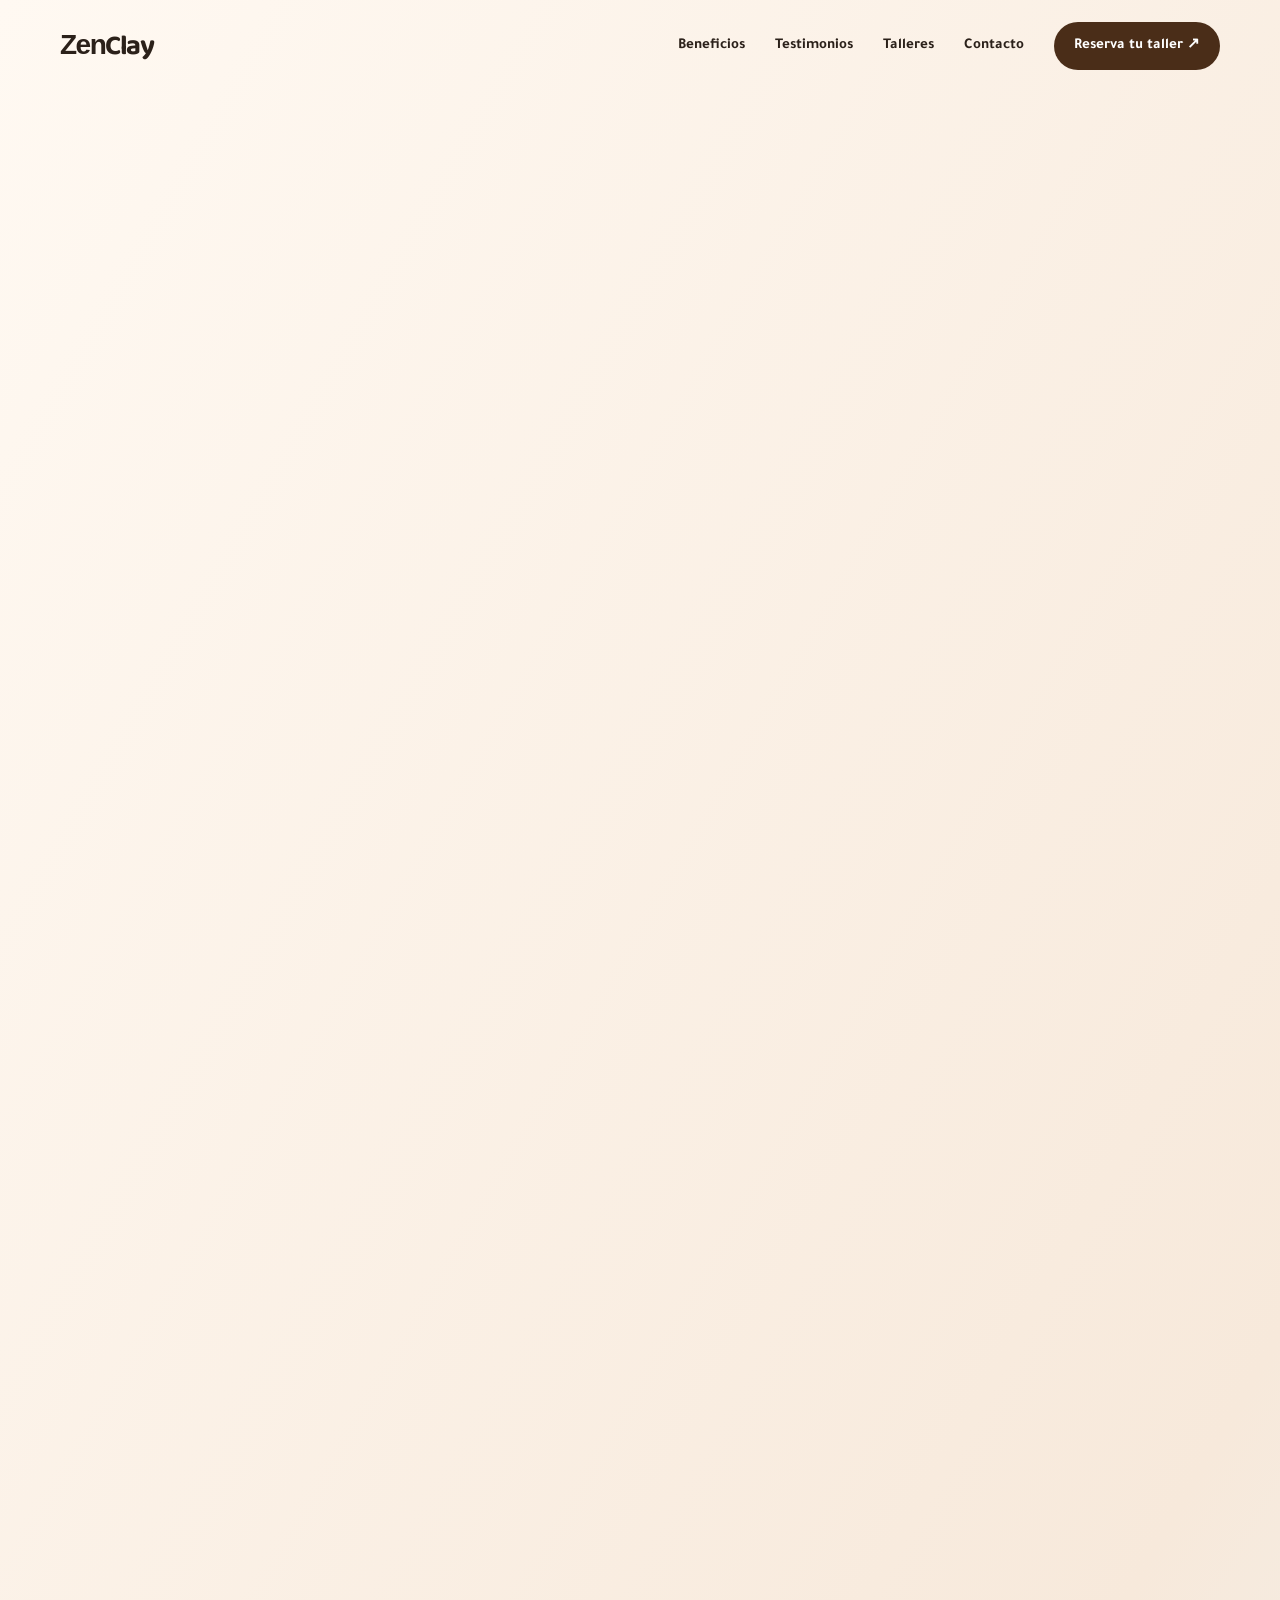
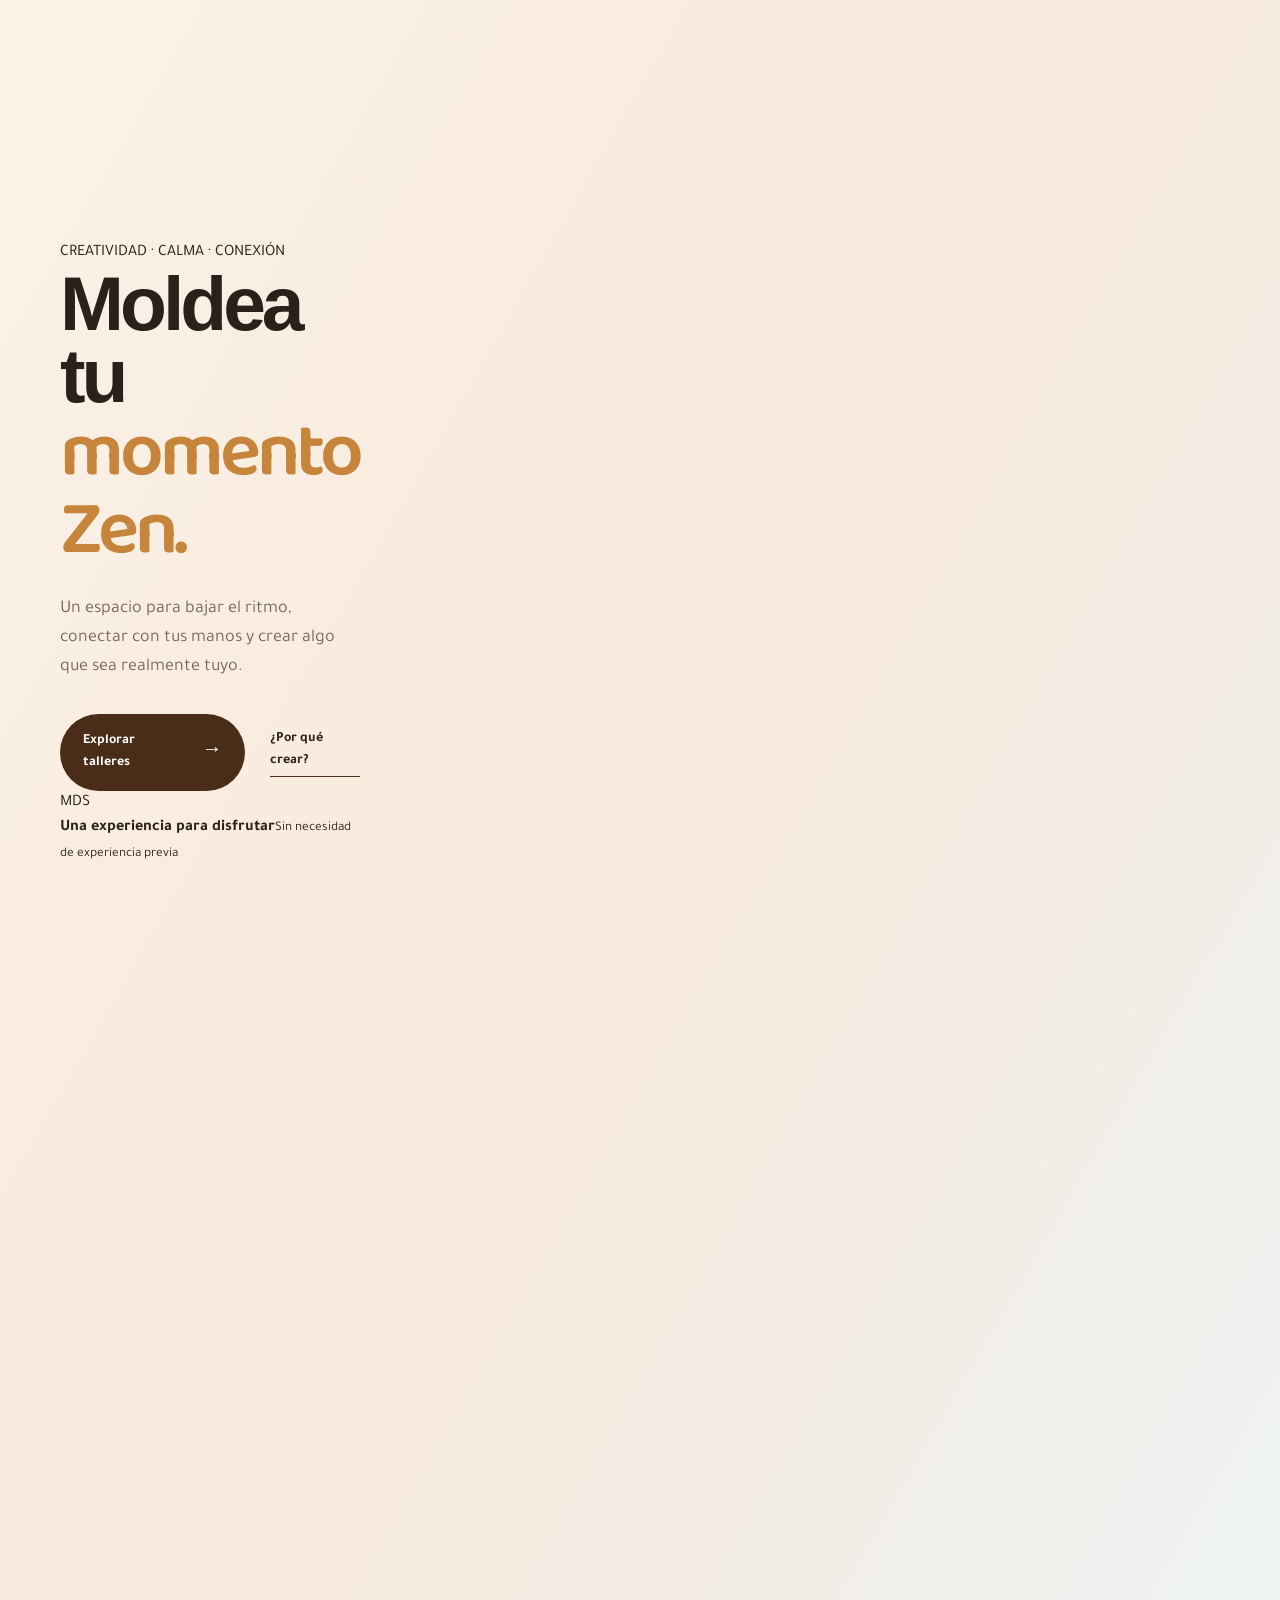
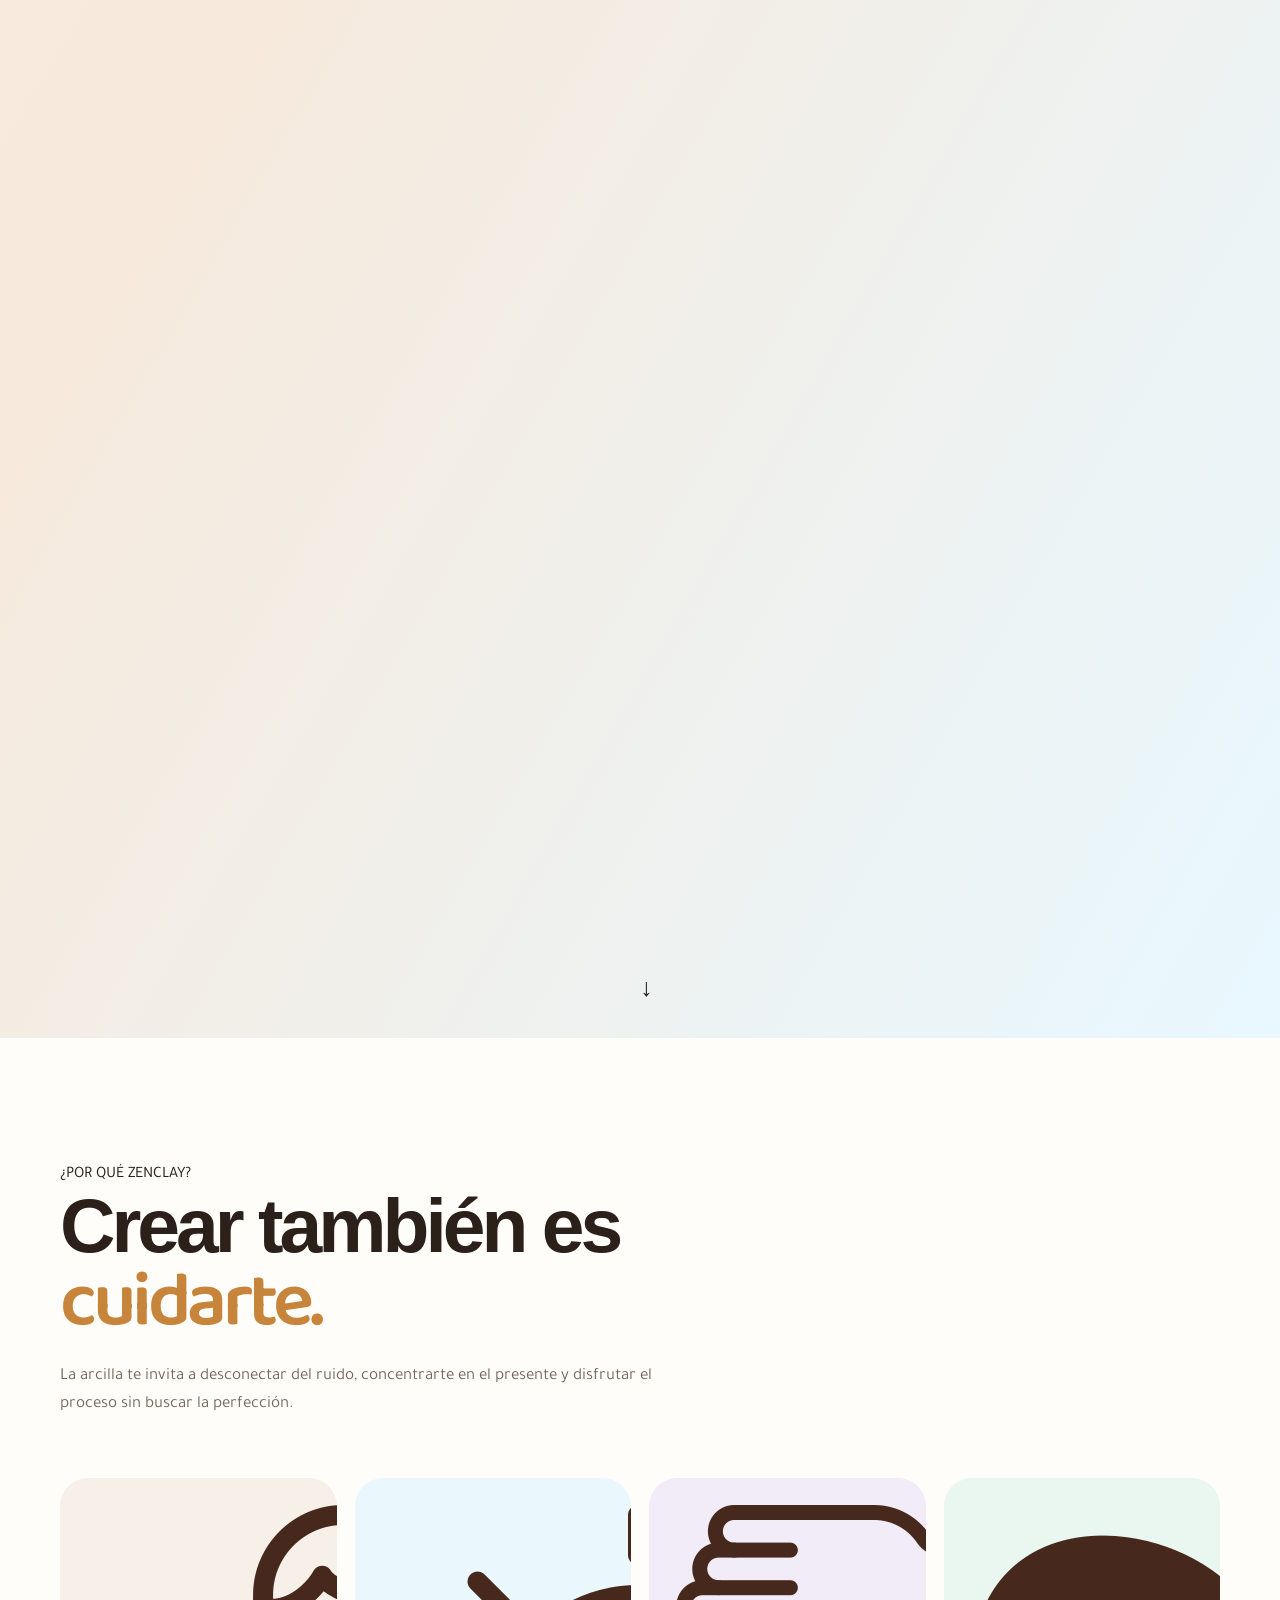
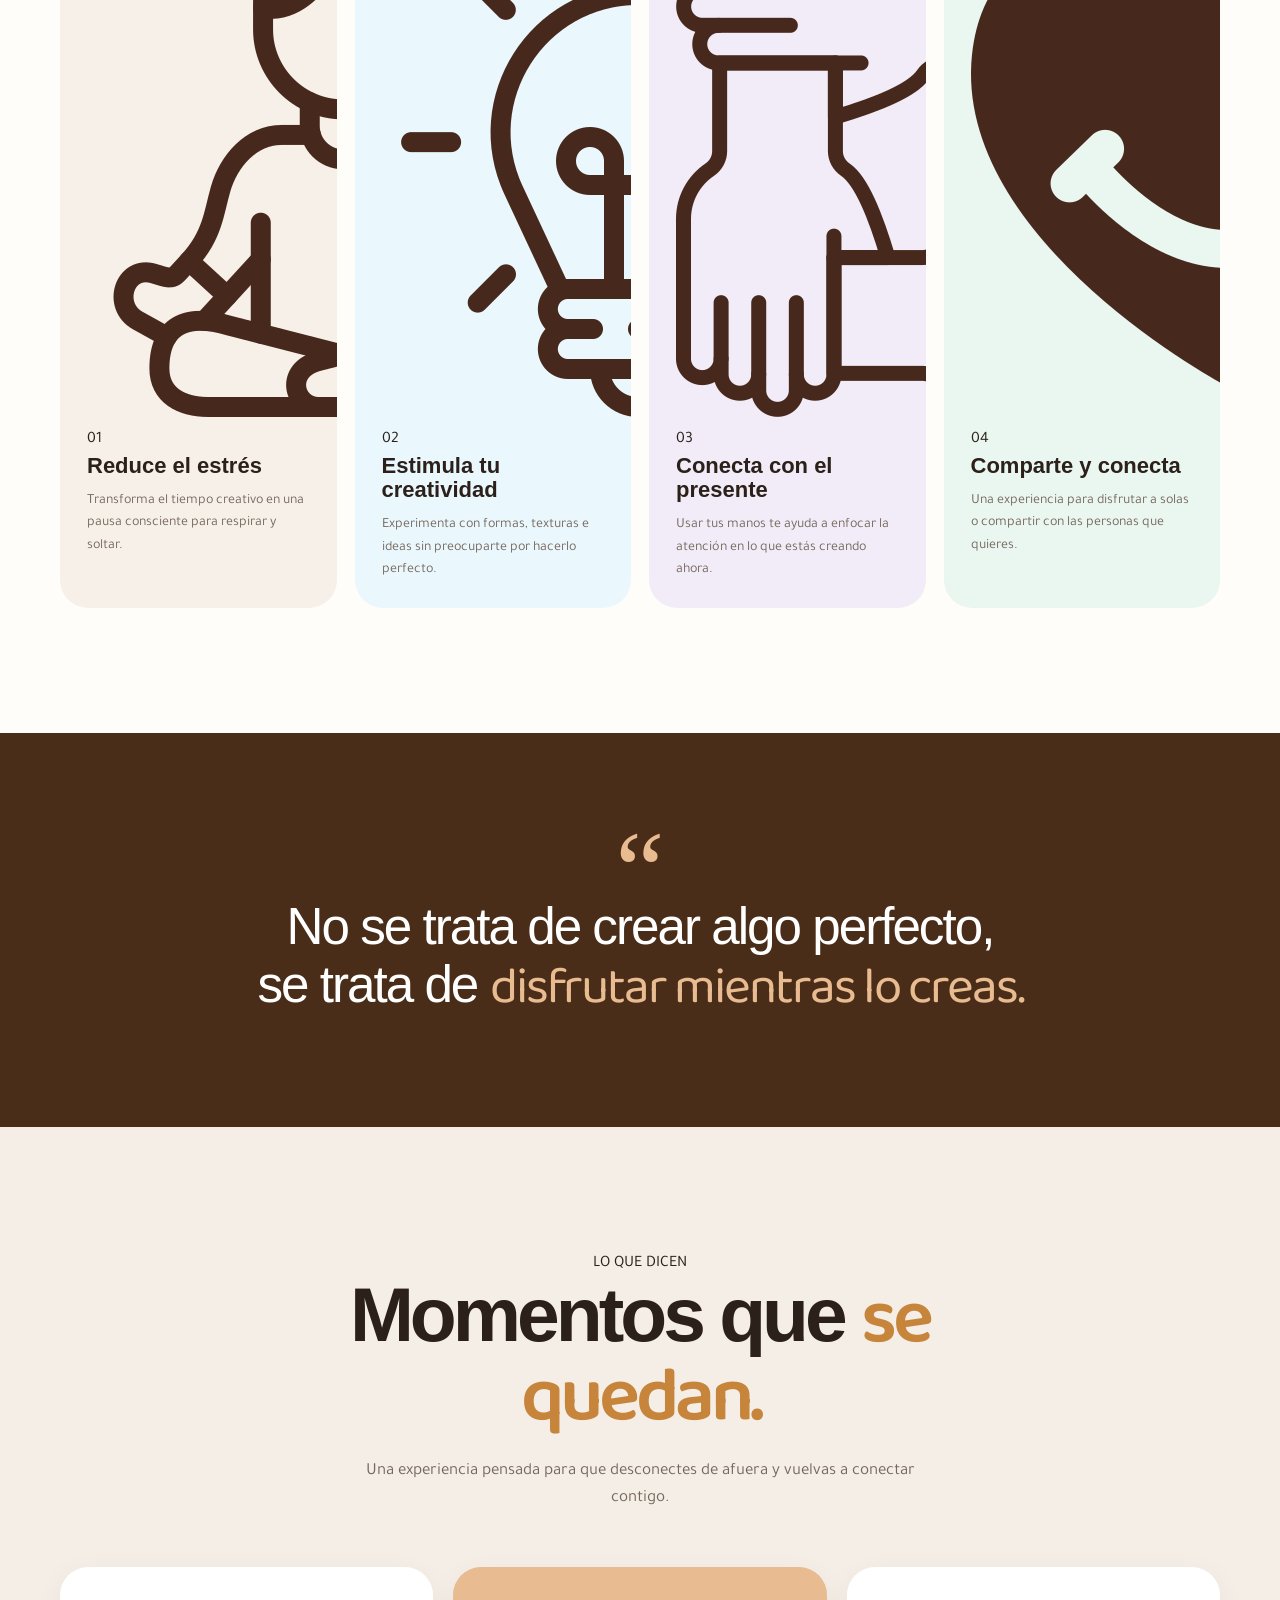
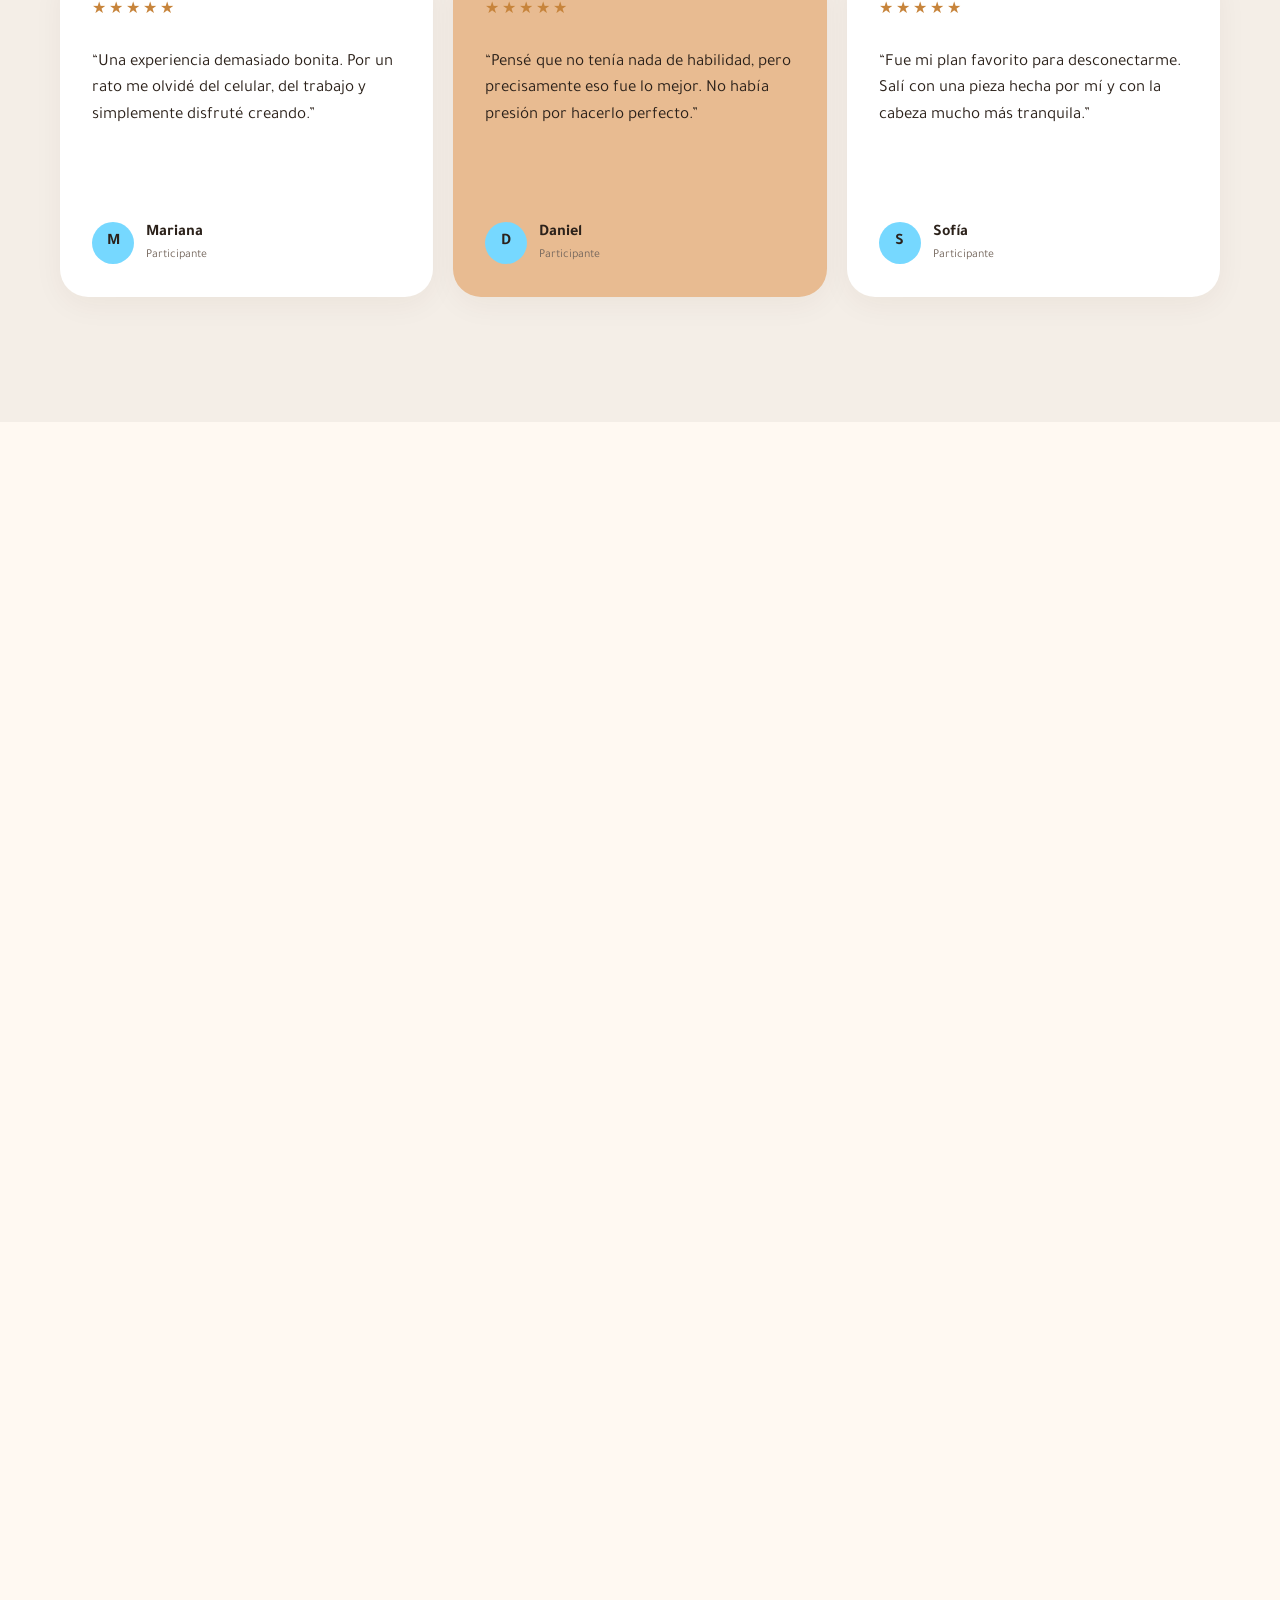
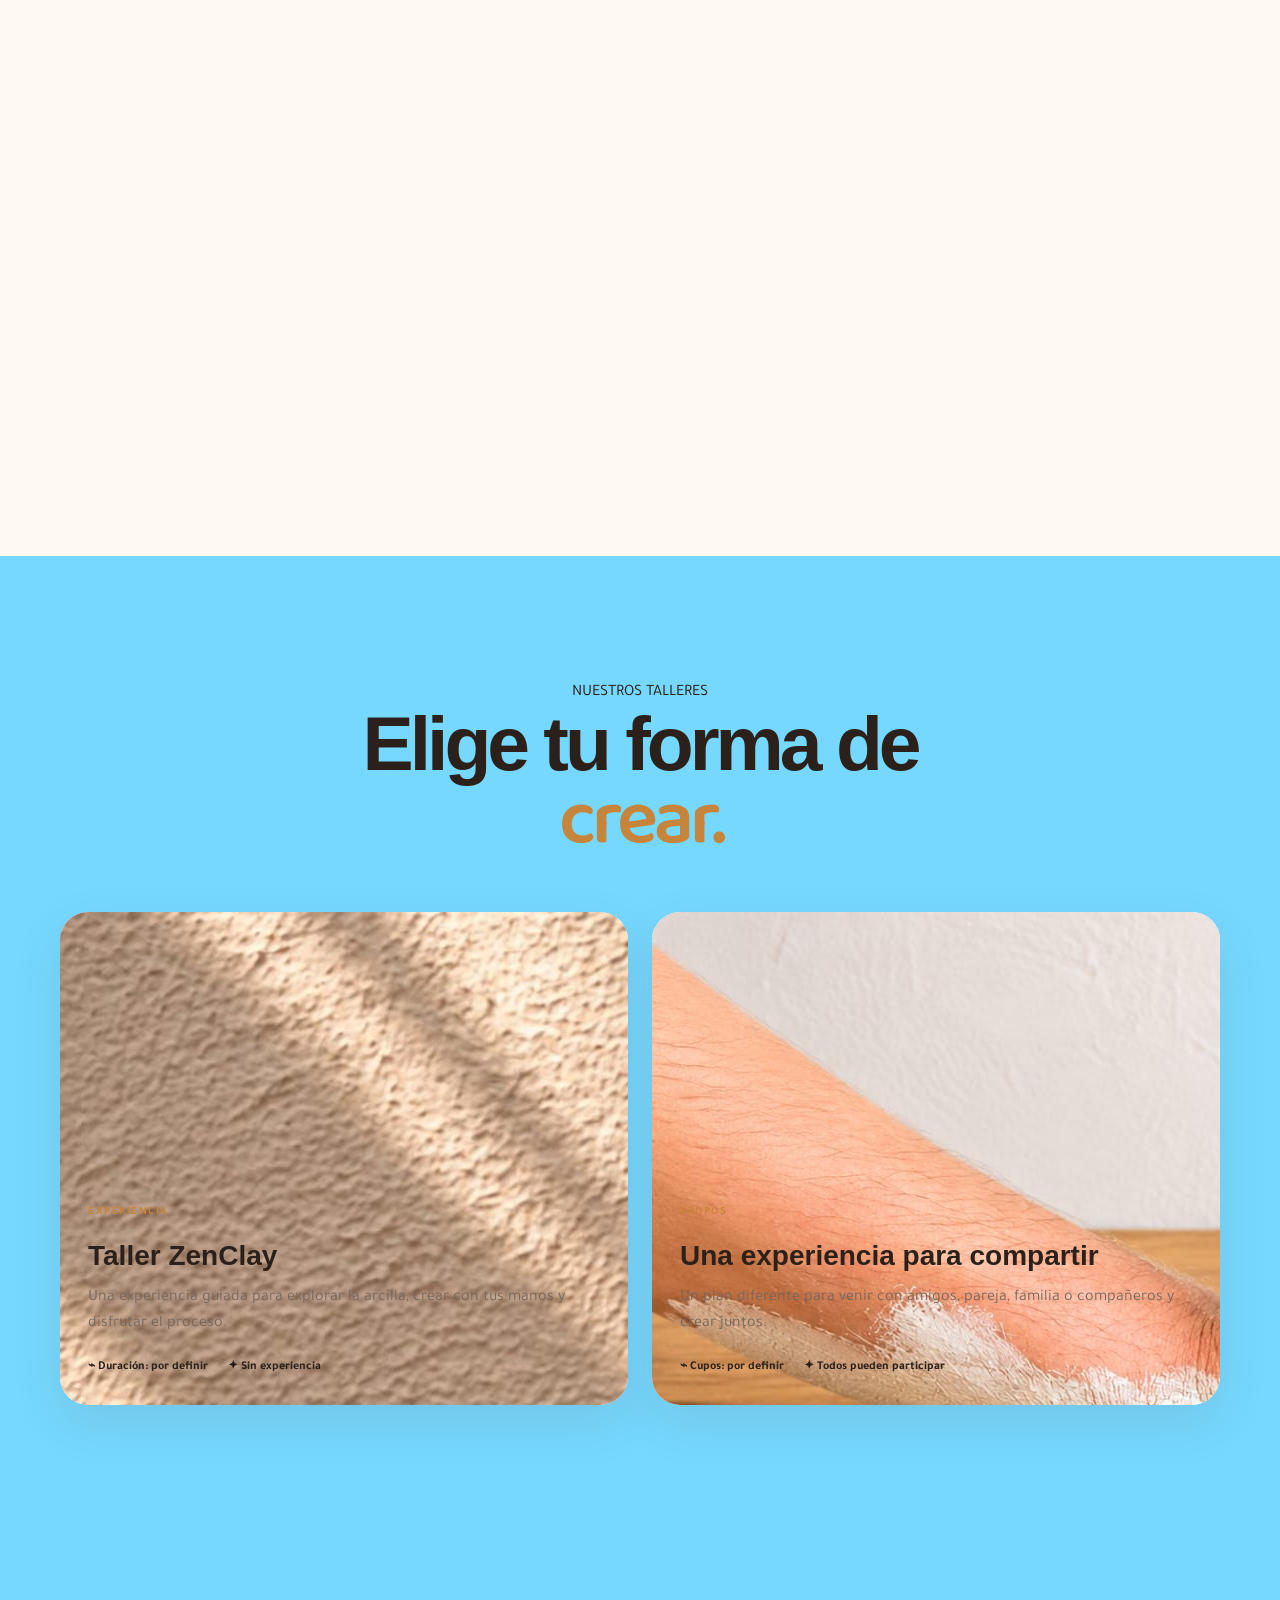
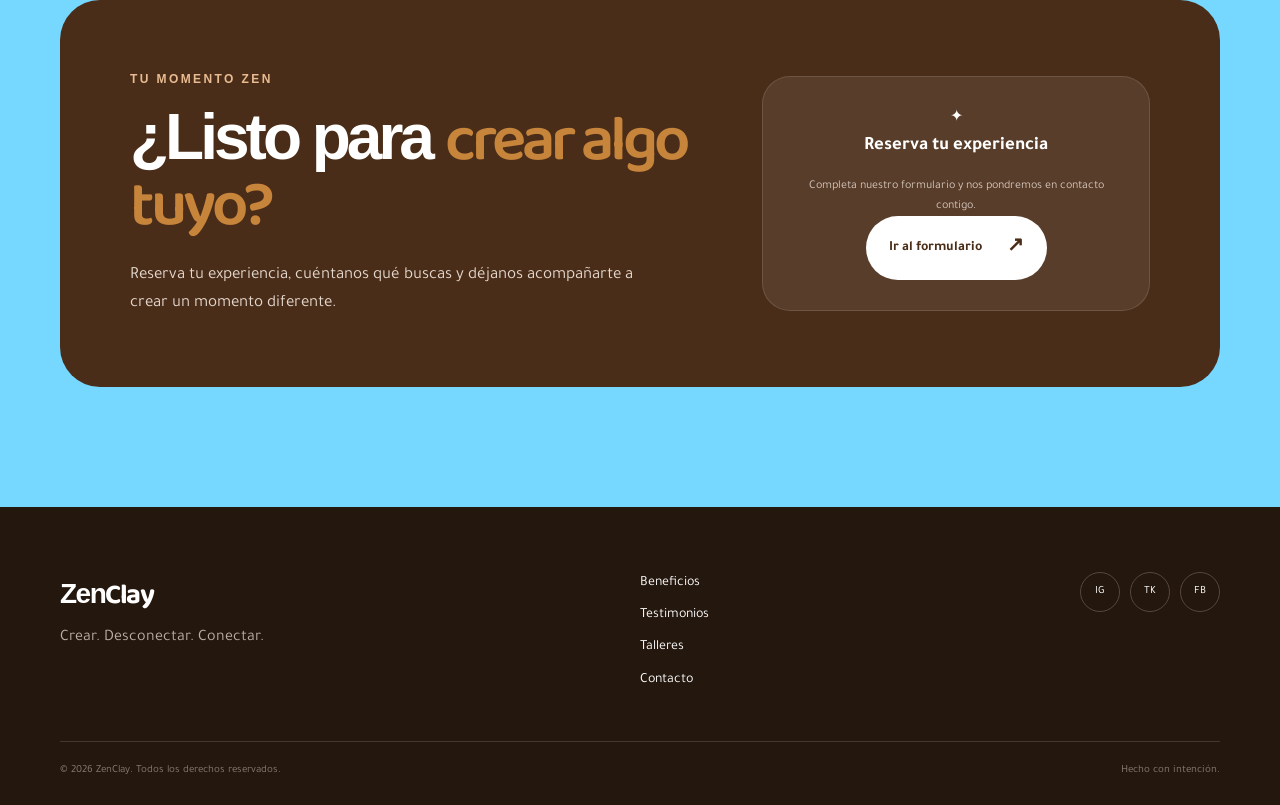
==== commit bdc5140c: "Rediseñar inicio ZenClay con glassmorphism profesional" ====
--- a/index.html
+++ b/index.html
@@ -1,131 +1,27 @@
 <!DOCTYPE html>
 <html lang="es">
 <head>
-  <meta charset="UTF-8">
-  <meta name="viewport" content="width=device-width, initial-scale=1.0">
-  <meta name="description" content="ZenClay — una experiencia creativa para desconectarte, crear y encontrar tu momento Zen.">
-  <meta name="theme-color" content="#4A2D18">
-  <title>ZenClay | Crea tu momento Zen</title>
-  <link rel="preconnect" href="https://fonts.googleapis.com">
-  <link rel="preconnect" href="https://fonts.gstatic.com" crossorigin>
-  <link href="https://fonts.googleapis.com/css2?family=Baloo+2:wght@500;600;700&family=SN+Pro:wght@400;500;600;700&family=Tajawal:wght@400;500;600;700&display=swap" rel="stylesheet">
-  <link rel="stylesheet" href="styles.css">
+<meta charset="UTF-8"><meta name="viewport" content="width=device-width,initial-scale=1.0"><meta name="description" content="ZenClay — creatividad, calma y conexión a través de la arcilla."><meta name="theme-color" content="#4A2D18"><title>ZenClay | Crea tu momento Zen</title>
+<link rel="preconnect" href="https://fonts.googleapis.com"><link rel="preconnect" href="https://fonts.gstatic.com" crossorigin><link href="https://fonts.googleapis.com/css2?family=Baloo+2:wght@500;600;700&family=SN+Pro:wght@400;500;600;700;800&family=Tajawal:wght@400;500;600;700&display=swap" rel="stylesheet"><link rel="stylesheet" href="styles.css">
 </head>
 <body>
-  <header class="site-header" id="inicio">
-    <nav class="nav container" aria-label="Navegación principal">
-      <a class="brand" href="#inicio" aria-label="ZenClay inicio">Zen<span>Clay</span></a>
-      <button class="menu-toggle" aria-label="Abrir menú" aria-expanded="false" aria-controls="main-menu"><span></span><span></span><span></span></button>
-      <div class="nav-links" id="main-menu">
-        <a href="#beneficios">Beneficios</a>
-        <a href="#testimonios">Testimonios</a>
-        <a href="#talleres">Talleres</a>
-        <a href="#contacto">Contacto</a>
-        <a class="nav-cta" href="#contacto">Reserva tu taller</a>
-      </div>
-    </nav>
-  </header>
-
-  <main>
-    <section class="hero">
-      <div class="hero-shape hero-shape-one"></div>
-      <div class="hero-shape hero-shape-two"></div>
-      <div class="container hero-grid">
-        <div class="hero-copy reveal">
-          <p class="eyebrow">CREATIVIDAD · CALMA · CONEXIÓN</p>
-          <h1>Moldea tu<br><em>momento Zen.</em></h1>
-          <p class="hero-text">No necesitas saber de arte. Solo darte un momento para crear, desconectarte de la rutina y disfrutar el presente.</p>
-          <div class="hero-actions">
-            <a class="button button-primary" href="#talleres">Conoce los talleres <span>→</span></a>
-            <a class="text-link" href="#beneficios">Descubre los beneficios</a>
-          </div>
-        </div>
-        <div class="hero-visual reveal delay-1">
-          <div class="photo-frame hero-image">
-            <img src="fotos-20260903T170916Z-1-001/fotos/IMG_20250928_144037.jpg" alt="Experiencia ZenClay con arcilla" fetchpriority="high">
-          </div>
-          <div class="floating-note note-top">Tu momento<br><strong>empieza aquí.</strong></div>
-          <div class="floating-note note-bottom">● hecho a mano</div>
-        </div>
-      </div>
-      <a class="scroll-indicator" href="#beneficios" aria-label="Bajar a beneficios">↓</a>
-    </section>
-
-    <section class="benefits section" id="beneficios">
-      <div class="container">
-        <div class="section-heading reveal">
-          <p class="eyebrow">¿POR QUÉ ZENCLAY?</p>
-          <h2>Crear también es<br><em>cuidarte.</em></h2>
-          <p>La arcilla te invita a bajar el ritmo, usar tus manos y concentrarte en lo que está pasando aquí y ahora.</p>
-        </div>
-        <div class="benefit-grid">
-          <article class="benefit-card reveal"><span class="card-number">01</span><img class="benefit-icon" src="imagenes-20260903T170916Z-1-001/imagenes/meditacion.png" alt=""><h3>Reduce el estrés</h3><p>Convierte unos minutos de creación en un espacio para respirar y soltar la tensión.</p></article>
-          <article class="benefit-card reveal delay-1"><span class="card-number">02</span><img class="benefit-icon" src="imagenes-20260903T170916Z-1-001/imagenes/bombilla.png" alt=""><h3>Estimula tu creatividad</h3><p>Experimenta con formas y texturas sin preocuparte por hacerlo perfecto.</p></article>
-          <article class="benefit-card reveal delay-2"><span class="card-number">03</span><img class="benefit-icon" src="imagenes-20260903T170916Z-1-001/imagenes/unido.png" alt=""><h3>Conecta con el presente</h3><p>Trabajar con tus manos ayuda a enfocar la atención en el proceso y disfrutar el momento.</p></article>
-          <article class="benefit-card reveal"><span class="card-number">04</span><img class="benefit-icon" src="imagenes-20260903T170916Z-1-001/imagenes/corazon-con-una-sonrisa.png" alt=""><h3>Comparte y conecta</h3><p>Una experiencia para disfrutar a solas o compartir con personas importantes para ti.</p></article>
-        </div>
-      </div>
-    </section>
-
-    <section class="quote-section"><div class="container quote-inner reveal"><span class="quote-mark">“</span><p>No se trata de crear algo perfecto,<br>se trata de <em>disfrutar mientras lo creas.</em></p></div></section>
-
-    <section class="testimonials section" id="testimonios">
-      <div class="container">
-        <div class="section-heading centered reveal"><p class="eyebrow">LO QUE DICEN</p><h2>Momentos que<br><em>se quedan.</em></h2><p>Una experiencia pensada para que desconectes de afuera y vuelvas a conectar contigo.</p></div>
-        <div class="testimonial-grid">
-          <article class="testimonial-card reveal"><div class="stars">★★★★★</div><p>“Una experiencia demasiado bonita. Por un rato me olvidé del celular, del trabajo y simplemente disfruté creando.”</p><div class="person"><div class="avatar">M</div><div><strong>Mariana</strong><span>Participante</span></div></div></article>
-          <article class="testimonial-card featured reveal delay-1"><div class="stars">★★★★★</div><p>“Pensé que no tenía nada de habilidad, pero precisamente eso fue lo mejor. No había presión por hacerlo perfecto.”</p><div class="person"><div class="avatar">D</div><div><strong>Daniel</strong><span>Participante</span></div></div></article>
-          <article class="testimonial-card reveal delay-2"><div class="stars">★★★★★</div><p>“Fue mi plan favorito para desconectarme. Salí con una pieza hecha por mí y con la cabeza mucho más tranquila.”</p><div class="person"><div class="avatar">S</div><div><strong>Sofía</strong><span>Participante</span></div></div></article>
-        </div>
-      </div>
-    </section>
-
-    <section class="workshops section" id="talleres">
-      <div class="container workshop-layout">
-        <div class="workshop-visual reveal">
-          <div class="photo-frame workshop-image"><img src="fotos-20260903T170916Z-1-001/fotos/IMG_20250928_142935.jpg" alt="Taller y proceso creativo de ZenClay" loading="lazy"></div>
-          <div class="clay-sticker">ZEN<br><span>CLAY</span></div>
-        </div>
-        <div class="workshop-copy reveal delay-1">
-          <p class="eyebrow">LA EXPERIENCIA</p>
-          <h2>Un taller.<br><em>Un momento para ti.</em></h2>
-          <p>Ven a experimentar con la arcilla en un ambiente tranquilo y creativo. Aquí no importa si es tu primera vez: te acompañamos durante todo el proceso.</p>
-          <div class="workshop-details">
-            <div><span>01</span><strong>Explora</strong><small>Conoce el material y sus posibilidades.</small></div>
-            <div><span>02</span><strong>Crea</strong><small>Deja que tus manos hagan el trabajo.</small></div>
-            <div><span>03</span><strong>Disfruta</strong><small>Quédate con la experiencia y tu creación.</small></div>
-          </div>
-          <a class="button button-dark" href="#contacto">Quiero vivir la experiencia <span>→</span></a>
-        </div>
-      </div>
-    </section>
-
-    <section class="workshop-types section">
-      <div class="container">
-        <div class="section-heading centered reveal"><p class="eyebrow">NUESTROS TALLERES</p><h2>Elige tu forma de<br><em>crear.</em></h2></div>
-        <div class="workshop-cards">
-          <article class="workshop-card reveal"><div class="photo-frame card-image"><img src="fotos-20260903T170916Z-1-001/fotos/1000484330.jpg" alt="Pieza y proceso de ZenClay" loading="lazy"></div><div class="workshop-card-content"><span class="tag">EXPERIENCIA</span><h3>Taller ZenClay</h3><p>Una experiencia guiada para explorar la arcilla, crear con tus manos y disfrutar el proceso.</p><div class="meta"><span>⌁ Duración: por definir</span><span>✦ Sin experiencia</span></div></div></article>
-          <article class="workshop-card reveal delay-1"><div class="photo-frame card-image"><img src="fotos-20260903T170916Z-1-001/fotos/WhatsApp Image 2026-09-02 at 7.34.34 PM.jpeg" alt="Participantes y experiencia ZenClay" loading="lazy"></div><div class="workshop-card-content"><span class="tag">GRUPOS</span><h3>Una experiencia para compartir</h3><p>Un plan diferente para venir con amigos, pareja, familia o compañeros y crear juntos.</p><div class="meta"><span>⌁ Cupos: por definir</span><span>✦ Todos pueden participar</span></div></div></article>
-        </div>
-      </div>
-    </section>
-
-    <section class="contact section" id="contacto">
-      <div class="container contact-box reveal">
-        <div class="contact-copy"><p class="eyebrow">TU MOMENTO ZEN</p><h2>¿Listo para<br><em>crear algo tuyo?</em></h2><p>Reserva tu experiencia, cuéntanos qué buscas y déjanos acompañarte a crear un momento diferente.</p></div>
-        <div class="contact-action"><a class="button button-light" href="https://forms.google.com/" target="_blank" rel="noopener noreferrer">Reserva tu taller <span>↗</span></a><p>Te llevará a nuestro formulario de reserva.</p></div>
-      </div>
-    </section>
-  </main>
-
-  <footer class="footer">
-    <div class="container footer-main">
-      <div><a class="brand footer-brand" href="#inicio">Zen<span>Clay</span></a><p>Crear. Desconectar. Conectar.</p></div>
-      <div class="footer-links"><a href="#beneficios">Beneficios</a><a href="#testimonios">Testimonios</a><a href="#talleres">Talleres</a><a href="#contacto">Contacto</a></div>
-      <div class="socials"><a href="#" aria-label="Instagram">IG</a><a href="#" aria-label="TikTok">TK</a><a href="#" aria-label="Facebook">FB</a></div>
-    </div>
-    <div class="container footer-bottom"><span>© 2026 ZenClay. Todos los derechos reservados.</span><span>Hecho con intención.</span></div>
-  </footer>
-  <script src="script.js"></script>
-</body>
-</html>+<div class="ambient ambient-a"></div><div class="ambient ambient-b"></div><div class="ambient ambient-c"></div>
+<header class="site-header" id="inicio"><nav class="nav container glass-nav"><a class="brand" href="#inicio">Zen<span>Clay</span></a><button class="menu-toggle" aria-label="Abrir menú" aria-expanded="false"><span></span><span></span><span></span></button><div class="nav-links"><a href="#beneficios">Beneficios</a><a href="#testimonios">Testimonios</a><a href="#talleres">Talleres</a><a href="#contacto">Contacto</a><a class="nav-cta" href="#contacto">Reserva tu taller <span>↗</span></a></div></nav></header>
+<main>
+<section class="hero"><div class="container hero-grid"><div class="hero-copy reveal"><div class="glass-pill"><i></i> CREATIVIDAD · CALMA · CONEXIÓN</div><h1>Moldea tu <em>momento Zen.</em></h1><p class="hero-text">Un espacio para bajar el ritmo, conectar con tus manos y crear algo que sea realmente tuyo.</p><div class="hero-actions"><a class="button button-primary" href="#talleres">Explorar talleres <span>→</span></a><a class="text-link" href="#beneficios">¿Por qué crear?</a></div><div class="hero-trust"><div class="mini-avatars"><span>M</span><span>D</span><span>S</span></div><div><strong>Una experiencia para disfrutar</strong><small>Sin necesidad de experiencia previa</small></div></div></div><div class="hero-visual reveal delay-1"><div class="hero-photo glass-frame"><img src="fotos-20260903T170916Z-1-001/fotos/IMG_20250928_144037.jpg" alt="Experiencia ZenClay" fetchpriority="high"></div><div class="floating-card glass-card card-top"><b>✦</b><div><strong>Tu momento</strong><small>empieza aquí.</small></div></div><div class="floating-card glass-card card-bottom"><b>⌁</b> Hecho a mano</div></div></div><a class="scroll-indicator" href="#beneficios">↓</a></section>
+<section class="benefits section" id="beneficios"><div class="container"><div class="section-heading reveal"><div class="glass-pill">¿POR QUÉ ZENCLAY?</div><h2>Crear también es <em>cuidarte.</em></h2><p>La arcilla te invita a desconectar del ruido, concentrarte en el presente y disfrutar el proceso sin buscar la perfección.</p></div><div class="benefit-grid">
+<article class="benefit-card glass-card reveal"><div class="card-icon"><img src="imagenes-20260903T170916Z-1-001/imagenes/meditacion.png" alt=""></div><span>01</span><h3>Reduce el estrés</h3><p>Transforma el tiempo creativo en una pausa consciente para respirar y soltar.</p></article>
+<article class="benefit-card glass-card reveal delay-1"><div class="card-icon"><img src="imagenes-20260903T170916Z-1-001/imagenes/bombilla.png" alt=""></div><span>02</span><h3>Estimula tu creatividad</h3><p>Experimenta con formas, texturas e ideas sin preocuparte por hacerlo perfecto.</p></article>
+<article class="benefit-card glass-card reveal delay-2"><div class="card-icon"><img src="imagenes-20260903T170916Z-1-001/imagenes/unido.png" alt=""></div><span>03</span><h3>Conecta con el presente</h3><p>Usar tus manos te ayuda a enfocar la atención en lo que estás creando ahora.</p></article>
+<article class="benefit-card glass-card reveal"><div class="card-icon"><img src="imagenes-20260903T170916Z-1-001/imagenes/corazon-con-una-sonrisa.png" alt=""></div><span>04</span><h3>Comparte y conecta</h3><p>Una experiencia para disfrutar a solas o compartir con las personas que quieres.</p></article></div></div></section>
+<section class="quote-section"><div class="container quote-inner reveal"><span class="quote-mark">“</span><p>No se trata de crear algo perfecto,<br>se trata de <em>disfrutar mientras lo creas.</em></p></div></section>
+<section class="testimonials section" id="testimonios"><div class="container"><div class="section-heading centered reveal"><div class="glass-pill">LO QUE DICEN</div><h2>Momentos que <em>se quedan.</em></h2><p>Una experiencia pensada para que desconectes de afuera y vuelvas a conectar contigo.</p></div><div class="testimonial-grid">
+<article class="testimonial-card glass-card reveal"><div class="stars">★★★★★</div><p>“Una experiencia demasiado bonita. Por un rato me olvidé del celular, del trabajo y simplemente disfruté creando.”</p><div class="person"><div class="avatar">M</div><div><strong>Mariana</strong><span>Participante</span></div></div></article>
+<article class="testimonial-card featured glass-card reveal delay-1"><div class="stars">★★★★★</div><p>“Pensé que no tenía nada de habilidad, pero precisamente eso fue lo mejor. No había presión por hacerlo perfecto.”</p><div class="person"><div class="avatar">D</div><div><strong>Daniel</strong><span>Participante</span></div></div></article>
+<article class="testimonial-card glass-card reveal delay-2"><div class="stars">★★★★★</div><p>“Fue mi plan favorito para desconectarme. Salí con una pieza hecha por mí y con la cabeza mucho más tranquila.”</p><div class="person"><div class="avatar">S</div><div><strong>Sofía</strong><span>Participante</span></div></div></article></div></div></section>
+<section class="workshops section" id="talleres"><div class="container workshop-layout"><div class="workshop-visual reveal"><div class="workshop-photo glass-frame"><img src="fotos-20260903T170916Z-1-001/fotos/IMG_20250928_142935.jpg" alt="Taller ZenClay" loading="lazy"></div><div class="clay-sticker glass-card">ZEN<br><span>CLAY</span></div></div><div class="workshop-copy reveal delay-1"><div class="glass-pill">LA EXPERIENCIA</div><h2>Un taller. <em>Un momento para ti.</em></h2><p>Ven a experimentar con la arcilla en un ambiente tranquilo y creativo. No importa si es tu primera vez: te acompañamos durante todo el proceso.</p><div class="workshop-details"><div><span>01</span><strong>Explora</strong><small>Conoce el material y sus posibilidades.</small></div><div><span>02</span><strong>Crea</strong><small>Deja que tus manos hagan el trabajo.</small></div><div><span>03</span><strong>Disfruta</strong><small>Quédate con la experiencia y tu creación.</small></div></div><a class="button button-dark" href="#contacto">Quiero vivir la experiencia <span>→</span></a></div></div></section>
+<section class="workshop-types section"><div class="container"><div class="section-heading centered reveal"><div class="glass-pill">NUESTROS TALLERES</div><h2>Elige tu forma de <em>crear.</em></h2></div><div class="workshop-cards"><article class="workshop-card glass-card reveal"><div class="card-image"><img src="fotos-20260903T170916Z-1-001/fotos/1000484330.jpg" alt="Pieza y proceso de ZenClay" loading="lazy"></div><div class="workshop-card-content"><span class="tag">EXPERIENCIA</span><h3>Taller ZenClay</h3><p>Una experiencia guiada para explorar la arcilla, crear con tus manos y disfrutar el proceso.</p><div class="meta"><span>⌁ Duración: por definir</span><span>✦ Sin experiencia</span></div></div></article><article class="workshop-card glass-card reveal delay-1"><div class="card-image"><img src="fotos-20260903T170916Z-1-001/fotos/WhatsApp Image 2026-09-02 at 7.34.34 PM.jpeg" alt="Experiencia para compartir" loading="lazy"></div><div class="workshop-card-content"><span class="tag">GRUPOS</span><h3>Una experiencia para compartir</h3><p>Un plan diferente para venir con amigos, pareja, familia o compañeros y crear juntos.</p><div class="meta"><span>⌁ Cupos: por definir</span><span>✦ Todos pueden participar</span></div></div></article></div></div></section>
+<section class="contact section" id="contacto"><div class="container contact-box glass-card reveal"><div class="contact-copy"><p class="eyebrow">TU MOMENTO ZEN</p><h2>¿Listo para <em>crear algo tuyo?</em></h2><p>Reserva tu experiencia, cuéntanos qué buscas y déjanos acompañarte a crear un momento diferente.</p></div><div class="contact-action glass-card"><div class="contact-orb">✦</div><h3>Reserva tu experiencia</h3><p>Completa nuestro formulario y nos pondremos en contacto contigo.</p><a class="button button-light" href="https://forms.google.com/" target="_blank" rel="noopener noreferrer">Ir al formulario <span>↗</span></a></div></div></section>
+</main>
+<footer class="footer"><div class="container footer-main"><div><a class="brand footer-brand" href="#inicio">Zen<span>Clay</span></a><p>Crear. Desconectar. Conectar.</p></div><div class="footer-links"><a href="#beneficios">Beneficios</a><a href="#testimonios">Testimonios</a><a href="#talleres">Talleres</a><a href="#contacto">Contacto</a></div><div class="socials"><a href="#" aria-label="Instagram">IG</a><a href="#" aria-label="TikTok">TK</a><a href="#" aria-label="Facebook">FB</a></div></div><div class="container footer-bottom"><span>© 2026 ZenClay. Todos los derechos reservados.</span><span>Hecho con intención.</span></div></footer>
+<script src="script.js"></script></body></html>
--- a/styles.css
+++ b/styles.css
@@ -1 +1 @@
-:root{--sky:#76D8FF;--beige:#E8BB91;--brown:#C7843B;--dark:#4A2D18;--lilac:#D1C3E0;--green:#5EBA96;--white:#FFFDF9;--ink:#2B211A;--muted:#75675D;--radius:28px;--shadow:0 18px 50px rgba(74,45,24,.10)}*{box-sizing:border-box;margin:0;padding:0}html{scroll-behavior:smooth}body{font-family:'Tajawal',sans-serif;background:var(--white);color:var(--ink);line-height:1.6;overflow-x:hidden}a{text-decoration:none;color:inherit}.container{width:min(1160px,calc(100% - 48px));margin:auto}.site-header{position:absolute;z-index:20;top:0;left:0;width:100%}.nav{height:92px;display:flex;align-items:center;justify-content:space-between}.brand{font-family:'SN Pro',sans-serif;font-size:28px;font-weight:700;letter-spacing:-1.5px}.brand span{font-family:'Baloo 2',sans-serif;font-weight:700}.nav-links{display:flex;align-items:center;gap:30px;font-size:15px;font-weight:600}.nav-links a{transition:.25s}.nav-links a:hover{color:var(--brown)}.nav-cta{padding:12px 20px;border-radius:99px;background:var(--dark);color:white!important}.menu-toggle{display:none;border:0;background:none;width:38px}.menu-toggle span{display:block;height:2px;background:var(--dark);margin:6px 0}.hero{min-height:760px;background:linear-gradient(120deg,#FFF9F2 0%,#F7E9DB 55%,#E8F8FF 100%);position:relative;display:flex;align-items:center;overflow:hidden}.hero-grid{display:grid;grid-template-columns:1fr 1fr;gap:70px;align-items:center;padding-top:70px}.eyebrow{font-family:'SN Pro',sans-serif;font-size:12px;letter-spacing:2.4px;font-weight:700;color:var(--brown);margin-bottom:18px}.hero h1,.section-heading h2,.workshop-copy h2,.contact h2{font-family:'SN Pro',sans-serif;font-size:clamp(54px,6vw,82px);line-height:.94;letter-spacing:-4px;font-weight:700}.hero h1 em,.section-heading h2 em,.workshop-copy h2 em,.contact h2 em{font-family:'Baloo 2',sans-serif;color:var(--brown);font-style:normal;font-weight:600}.hero-text{max-width:510px;font-size:18px;color:var(--muted);margin:28px 0 32px}.hero-actions{display:flex;align-items:center;gap:25px}.button{display:inline-flex;align-items:center;gap:25px;border-radius:99px;padding:16px 23px;font-weight:700;font-size:14px;transition:transform .25s,box-shadow .25s}.button:hover{transform:translateY(-3px);box-shadow:0 12px 28px rgba(74,45,24,.16)}.button-primary{background:var(--dark);color:white}.button-dark{background:var(--dark);color:white}.button-light{background:white;color:var(--dark)}.button span{font-size:20px}.text-link{font-weight:700;font-size:14px;border-bottom:1px solid var(--dark);padding-bottom:3px}.hero-visual{position:relative}.image-placeholder{display:flex;flex-direction:column;align-items:center;justify-content:center;background:linear-gradient(145deg,#d7c3b2,#b88458);color:rgba(255,255,255,.85);font-family:'SN Pro',sans-serif;font-weight:700;letter-spacing:2px;text-align:center}.image-placeholder small{font-family:'Tajawal',sans-serif;font-weight:400;letter-spacing:0;margin-top:5px}.hero-image{height:530px;border-radius:48% 52% 45% 55%/45% 42% 58% 55%;box-shadow:var(--shadow);position:relative;overflow:hidden}.floating-note{position:absolute;background:rgba(255,255,255,.88);backdrop-filter:blur(10px);padding:15px 20px;border-radius:18px;box-shadow:var(--shadow);font-size:13px}.note-top{top:50px;left:-35px;transform:rotate(-4deg)}.note-bottom{bottom:35px;right:-20px;transform:rotate(4deg);font-family:'Baloo 2',sans-serif}.hero-shape{position:absolute;border-radius:50%;filter:blur(1px);opacity:.55}.hero-shape-one{width:180px;height:180px;background:var(--sky);right:-50px;top:100px}.hero-shape-two{width:110px;height:110px;background:var(--green);left:-35px;bottom:60px}.scroll-indicator{position:absolute;bottom:25px;left:50%;font-size:25px;animation:bounce 1.8s infinite}@keyframes bounce{50%{transform:translateY(7px)}}.section{padding:125px 0}.section-heading{max-width:680px}.section-heading>p:last-child{font-size:17px;color:var(--muted);max-width:600px;margin-top:24px}.section-heading.centered{text-align:center;margin:0 auto 55px}.section-heading.centered>p:last-child{margin-left:auto;margin-right:auto}.benefits{background:var(--white)}.benefit-grid{display:grid;grid-template-columns:repeat(4,1fr);gap:18px;margin-top:60px}.benefit-card{min-height:300px;border-radius:var(--radius);padding:27px;background:#F7F0E9;position:relative;transition:.3s;overflow:hidden}.benefit-card:nth-child(2){background:#EAF8FD}.benefit-card:nth-child(3){background:#F1ECF7}.benefit-card:nth-child(4){background:#EAF6F0}.benefit-card:hover{transform:translateY(-7px)}.card-number{font-size:12px;font-weight:700;color:#947C69}.benefit-icon{font-size:42px;margin:35px 0 22px;font-family:'Baloo 2',sans-serif}.benefit-card h3{font-family:'SN Pro',sans-serif;font-size:22px;line-height:1.1;margin-bottom:12px}.benefit-card p{font-size:14px;color:var(--muted)}.quote-section{padding:110px 0;background:var(--dark);color:white}.quote-inner{text-align:center;position:relative}.quote-mark{font-family:Georgia;font-size:110px;line-height:.5;color:var(--beige);display:block}.quote-inner p{font-family:'SN Pro',sans-serif;font-size:clamp(30px,4vw,52px);line-height:1.12;letter-spacing:-2px}.quote-inner em{font-family:'Baloo 2',sans-serif;color:var(--beige);font-style:normal}.testimonials{background:#F4EEE7}.testimonial-grid{display:grid;grid-template-columns:repeat(3,1fr);gap:20px}.testimonial-card{background:white;border-radius:var(--radius);padding:32px;min-height:330px;display:flex;flex-direction:column;box-shadow:0 8px 30px rgba(74,45,24,.05)}.testimonial-card.featured{background:var(--beige);transform:translateY(-16px)}.stars{color:var(--brown);letter-spacing:3px;margin-bottom:25px}.testimonial-card>p{font-size:17px;line-height:1.55;flex:1}.person{display:flex;gap:12px;align-items:center;margin-top:25px}.avatar{width:42px;height:42px;border-radius:50%;display:grid;place-items:center;background:var(--sky);font-weight:700}.person strong,.person span{display:block}.person span{font-size:12px;color:var(--muted)}.workshops{background:#FFF9F2}.workshop-layout{display:grid;grid-template-columns:.9fr 1.1fr;gap:90px;align-items:center}.workshop-image{height:600px;border-radius:45% 45% 25% 25%/30% 30% 20% 20%;background:linear-gradient(145deg,#b9dce7,#c8874a);position:relative}.clay-sticker{position:absolute;margin-top:-100px;margin-left:-25px;width:125px;height:125px;border-radius:50%;background:var(--sky);display:grid;place-items:center;text-align:center;font-family:'SN Pro',sans-serif;font-size:20px;font-weight:700;line-height:.85;transform:rotate(-10deg);box-shadow:var(--shadow)}.clay-sticker span{font-family:'Baloo 2',sans-serif}.workshop-visual{position:relative}.workshop-copy>p:not(.eyebrow){font-size:17px;color:var(--muted);max-width:600px;margin:28px 0}.workshop-details{border-top:1px solid #d8c9bb;margin:35px 0}.workshop-details div{display:grid;grid-template-columns:45px 110px 1fr;align-items:center;padding:17px 0;border-bottom:1px solid #d8c9bb}.workshop-details span{font-size:12px;color:var(--brown);font-weight:700}.workshop-details strong{font-family:'SN Pro',sans-serif}.workshop-details small{color:var(--muted)}.workshop-types{background:var(--sky)}.workshop-cards{display:grid;grid-template-columns:1fr 1fr;gap:24px}.workshop-card{background:white;border-radius:var(--radius);overflow:hidden;box-shadow:var(--shadow)}.card-image{height:260px;background:linear-gradient(145deg,#d5b79a,#a86f40)}.workshop-card:nth-child(2) .card-image{background:linear-gradient(145deg,#c7dfe5,#8dbd9f)}.workshop-card-content{padding:28px}.tag{font-size:11px;letter-spacing:1.5px;color:var(--brown);font-weight:700}.workshop-card h3{font-family:'SN Pro',sans-serif;font-size:28px;margin:8px 0}.workshop-card p{color:var(--muted)}.meta{display:flex;gap:20px;flex-wrap:wrap;margin-top:20px;font-size:12px;font-weight:600}.contact{padding-top:70px;padding-bottom:120px;background:var(--sky)}.contact-box{background:var(--dark);border-radius:40px;padding:70px;display:grid;grid-template-columns:1.2fr .8fr;gap:50px;align-items:center;color:white;overflow:hidden;position:relative}.contact .eyebrow{color:var(--beige)}.contact h2{font-size:clamp(48px,5vw,68px)}.contact-copy>p:last-child{color:#e4d8ce;max-width:530px;margin-top:25px;font-size:17px}.contact-action{padding:30px;background:rgba(255,255,255,.08);border:1px solid rgba(255,255,255,.12);border-radius:28px;text-align:center}.contact-action p{font-size:12px;color:#d5c7bc;margin-top:15px}.footer{background:#24170E;color:white;padding:65px 0 25px}.footer-main{display:grid;grid-template-columns:1.5fr 1fr .5fr;gap:50px;align-items:start}.footer-brand{color:white}.footer-main p{color:#bbaea5;margin-top:8px}.footer-links{display:grid;gap:10px;font-size:14px}.footer-links a:hover{color:var(--beige)}.socials{display:flex;justify-content:flex-end;gap:10px}.socials a{width:40px;height:40px;border:1px solid #57473b;border-radius:50%;display:grid;place-items:center;font-size:11px}.footer-bottom{border-top:1px solid #45372d;margin-top:50px;padding-top:20px;display:flex;justify-content:space-between;color:#897b70;font-size:11px}.reveal{opacity:0;transform:translateY(24px);transition:opacity .7s ease,transform .7s ease}.reveal.visible{opacity:1;transform:none}.delay-1{transition-delay:.1s}.delay-2{transition-delay:.2s}@media(max-width:900px){.nav-links{display:none}.menu-toggle{display:block}.nav-links.open{display:flex;position:absolute;top:82px;left:24px;right:24px;background:white;border-radius:22px;padding:20px;flex-direction:column;align-items:stretch;box-shadow:var(--shadow)}.hero{min-height:auto;padding:130px 0 80px}.hero-grid,.workshop-layout{grid-template-columns:1fr;gap:55px}.hero-visual{max-width:650px;width:100%;margin:auto}.hero-image{height:500px}.benefit-grid{grid-template-columns:1fr 1fr}.testimonial-grid{grid-template-columns:1fr}.testimonial-card.featured{transform:none}.workshop-layout{gap:60px}.workshop-image{height:500px}.contact-box{grid-template-columns:1fr;padding:50px}.footer-main{grid-template-columns:1fr 1fr}.socials{justify-content:flex-start}}@media(max-width:600px){.container{width:min(100% - 32px,1160px)}.nav{height:76px}.hero h1,.section-heading h2,.workshop-copy h2{letter-spacing:-2.5px}.hero h1{font-size:54px}.hero-text{font-size:16px}.hero-actions{flex-direction:column;align-items:flex-start}.hero-image{height:400px}.note-top{left:-5px}.note-bottom{right:-5px}.section{padding:85px 0}.benefit-grid,.workshop-cards{grid-template-columns:1fr}.benefit-card{min-height:250px}.quote-section{padding:80px 0}.quote-inner p{font-size:32px}.contact-box{padding:35px 25px;border-radius:28px}.footer-main{grid-template-columns:1fr}.footer-bottom{flex-direction:column;gap:8px}.socials{margin-top:10px}.workshop-details div{grid-template-columns:35px 90px 1fr}.workshop-details small{font-size:11px}}+:root{--sky:#76D8FF;--beige:#E8BB91;--brown:#C7843B;--dark:#4A2D18;--lilac:#D1C3E0;--green:#5EBA96;--white:#FFFDF9;--ink:#2B211A;--muted:#75675D;--radius:28px;--shadow:0 18px 50px rgba(74,45,24,.10)}*{box-sizing:border-box;margin:0;padding:0}html{scroll-behavior:smooth}body{font-family:'Tajawal',sans-serif;background:var(--white);color:var(--ink);line-height:1.6;overflow-x:hidden}a{text-decoration:none;color:inherit}.container{width:min(1160px,calc(100% - 48px));margin:auto}.site-header{position:absolute;z-index:20;top:0;left:0;width:100%;transition:background .25s,backdrop-filter .25s}.nav{height:92px;display:flex;align-items:center;justify-content:space-between}.brand{font-family:'SN Pro',sans-serif;font-size:28px;font-weight:700;letter-spacing:-1.5px}.brand span{font-family:'Baloo 2',sans-serif;font-weight:700}.nav-links{display:flex;align-items:center;gap:30px;font-size:15px;font-weight:600}.nav-links a{transition:.25s}.nav-links a:hover{color:var(--brown)}.nav-cta{padding:12px 20px;border-radius:99px;background:var(--dark);color:white!important}.menu-toggle{display:none;border:0;background:none;width:38px;cursor:pointer}.menu-toggle span{display:block;height:2px;background:var(--dark);margin:6px 0}.hero{min-height:760px;background:linear-gradient(120deg,#FFF9F2 0%,#F7E9DB 55%,#E8F8FF 100%);position:relative;display:flex;align-items:center;overflow:hidden}.hero-grid{display:grid;grid-template-columns:1fr 1fr;gap:70px;align-items:center;padding-top:70px}.eyebrow{font-family:'SN Pro',sans-serif;font-size:12px;letter-spacing:2.4px;font-weight:700;color:var(--brown);margin-bottom:18px}.hero h1,.section-heading h2,.workshop-copy h2,.contact h2{font-family:'SN Pro',sans-serif;font-size:clamp(54px,6vw,82px);line-height:.94;letter-spacing:-4px;font-weight:700}.hero h1 em,.section-heading h2 em,.workshop-copy h2 em,.contact h2 em{font-family:'Baloo 2',sans-serif;color:var(--brown);font-style:normal;font-weight:600}.hero-text{max-width:510px;font-size:18px;color:var(--muted);margin:28px 0 32px}.hero-actions{display:flex;align-items:center;gap:25px}.button{display:inline-flex;align-items:center;gap:25px;border-radius:99px;padding:16px 23px;font-weight:700;font-size:14px;transition:transform .25s,box-shadow .25s}.button:hover{transform:translateY(-3px);box-shadow:0 12px 28px rgba(74,45,24,.16)}.button-primary,.button-dark{background:var(--dark);color:white}.button-light{background:white;color:var(--dark)}.button span{font-size:20px}.text-link{font-weight:700;font-size:14px;border-bottom:1px solid var(--dark);padding-bottom:3px}.hero-visual{position:relative}.photo-frame{overflow:hidden;position:relative;background:#d8c7b8}.photo-frame img{width:100%;height:100%;display:block;object-fit:cover;transition:transform .7s ease}.photo-frame:hover img{transform:scale(1.035)}.hero-image{height:530px;border-radius:48% 52% 45% 55%/45% 42% 58% 55%;box-shadow:var(--shadow)}.hero-shape{position:absolute;border-radius:50%;filter:blur(1px);opacity:.55}.hero-shape-one{width:180px;height:180px;background:var(--sky);right:-50px;top:100px}.hero-shape-two{width:110px;height:110px;background:var(--green);left:-35px;bottom:60px}.floating-note{position:absolute;background:rgba(255,255,255,.88);backdrop-filter:blur(10px);padding:15px 20px;border-radius:18px;box-shadow:var(--shadow);font-size:13px}.note-top{top:50px;left:-35px;transform:rotate(-4deg)}.note-bottom{bottom:35px;right:-20px;transform:rotate(4deg);font-family:'Baloo 2',sans-serif}.scroll-indicator{position:absolute;bottom:25px;left:50%;font-size:25px;animation:bounce 1.8s infinite}@keyframes bounce{50%{transform:translateY(7px)}}.section{padding:125px 0}.section-heading{max-width:680px}.section-heading>p:last-child{font-size:17px;color:var(--muted);max-width:600px;margin-top:24px}.section-heading.centered{text-align:center;margin:0 auto 55px}.section-heading.centered>p:last-child{margin-left:auto;margin-right:auto}.benefits{background:var(--white)}.benefit-grid{display:grid;grid-template-columns:repeat(4,1fr);gap:18px;margin-top:60px}.benefit-card{min-height:300px;border-radius:var(--radius);padding:27px;background:#F7F0E9;position:relative;transition:.3s;overflow:hidden}.benefit-card:nth-child(2){background:#EAF8FD}.benefit-card:nth-child(3){background:#F1ECF7}.benefit-card:nth-child(4){background:#EAF6F0}.benefit-card:hover{transform:translateY(-7px)}.card-number{font-size:12px;font-weight:700;color:#947C69}.benefit-icon{width:58px;height:58px;object-fit:contain;margin:35px 0 22px}.benefit-card h3{font-family:'SN Pro',sans-serif;font-size:22px;line-height:1.1;margin-bottom:12px}.benefit-card p{font-size:14px;color:var(--muted)}.quote-section{padding:110px 0;background:var(--dark);color:white}.quote-inner{text-align:center;position:relative}.quote-mark{font-family:Georgia;font-size:110px;line-height:.5;color:var(--beige);display:block}.quote-inner p{font-family:'SN Pro',sans-serif;font-size:clamp(30px,4vw,52px);line-height:1.12;letter-spacing:-2px}.quote-inner em{font-family:'Baloo 2',sans-serif;color:var(--beige);font-style:normal}.testimonials{background:#F4EEE7}.testimonial-grid{display:grid;grid-template-columns:repeat(3,1fr);gap:20px}.testimonial-card{background:white;border-radius:var(--radius);padding:32px;min-height:330px;display:flex;flex-direction:column;box-shadow:0 8px 30px rgba(74,45,24,.05)}.testimonial-card.featured{background:var(--beige);transform:translateY(-16px)}.stars{color:var(--brown);letter-spacing:3px;margin-bottom:25px}.testimonial-card>p{font-size:17px;line-height:1.55;flex:1}.person{display:flex;gap:12px;align-items:center;margin-top:25px}.avatar{width:42px;height:42px;border-radius:50%;display:grid;place-items:center;background:var(--sky);font-weight:700}.person strong,.person span{display:block}.person span{font-size:12px;color:var(--muted)}.workshops{background:#FFF9F2}.workshop-layout{display:grid;grid-template-columns:.9fr 1.1fr;gap:90px;align-items:center}.workshop-visual{position:relative}.workshop-image{height:600px;border-radius:45% 45% 25% 25%/30% 30% 20% 20%;box-shadow:var(--shadow)}.clay-sticker{position:absolute;bottom:-25px;left:-25px;width:125px;height:125px;border-radius:50%;background:var(--sky);display:grid;place-items:center;text-align:center;font-family:'SN Pro',sans-serif;font-size:20px;font-weight:700;line-height:.85;transform:rotate(-10deg);box-shadow:var(--shadow)}.clay-sticker span{font-family:'Baloo 2',sans-serif}.workshop-copy>p:not(.eyebrow){font-size:17px;color:var(--muted);max-width:600px;margin:28px 0}.workshop-details{border-top:1px solid #d8c9bb;margin:35px 0}.workshop-details div{display:grid;grid-template-columns:45px 110px 1fr;align-items:center;padding:17px 0;border-bottom:1px solid #d8c9bb}.workshop-details span{font-size:12px;color:var(--brown);font-weight:700}.workshop-details strong{font-family:'SN Pro',sans-serif}.workshop-details small{color:var(--muted)}.workshop-types{background:var(--sky)}.workshop-cards{display:grid;grid-template-columns:1fr 1fr;gap:24px}.workshop-card{background:white;border-radius:var(--radius);overflow:hidden;box-shadow:var(--shadow)}.card-image{height:260px}.workshop-card-content{padding:28px}.tag{font-size:11px;letter-spacing:1.5px;color:var(--brown);font-weight:700}.workshop-card h3{font-family:'SN Pro',sans-serif;font-size:28px;margin:8px 0}.workshop-card p{color:var(--muted)}.meta{display:flex;gap:20px;flex-wrap:wrap;margin-top:20px;font-size:12px;font-weight:600}.contact{padding-top:70px;padding-bottom:120px;background:var(--sky)}.contact-box{background:var(--dark);border-radius:40px;padding:70px;display:grid;grid-template-columns:1.2fr .8fr;gap:50px;align-items:center;color:white;overflow:hidden;position:relative}.contact .eyebrow{color:var(--beige)}.contact h2{font-size:clamp(48px,5vw,68px)}.contact-copy>p:last-child{color:#e4d8ce;max-width:530px;margin-top:25px;font-size:17px}.contact-action{padding:30px;background:rgba(255,255,255,.08);border:1px solid rgba(255,255,255,.12);border-radius:28px;text-align:center}.contact-action p{font-size:12px;color:#d5c7bc;margin-top:15px}.footer{background:#24170E;color:white;padding:65px 0 25px}.footer-main{display:grid;grid-template-columns:1.5fr 1fr .5fr;gap:50px;align-items:start}.footer-brand{color:white}.footer-main p{color:#bbaea5;margin-top:8px}.footer-links{display:grid;gap:10px;font-size:14px}.footer-links a:hover{color:var(--beige)}.socials{display:flex;justify-content:flex-end;gap:10px}.socials a{width:40px;height:40px;border:1px solid #57473b;border-radius:50%;display:grid;place-items:center;font-size:11px}.footer-bottom{border-top:1px solid #45372d;margin-top:50px;padding-top:20px;display:flex;justify-content:space-between;color:#897b70;font-size:11px}.reveal{opacity:0;transform:translateY(24px);transition:opacity .7s ease,transform .7s ease}.reveal.visible{opacity:1;transform:none}.delay-1{transition-delay:.1s}.delay-2{transition-delay:.2s}@media(max-width:900px){.nav-links{display:none}.menu-toggle{display:block}.nav-links.open{display:flex;position:absolute;top:82px;left:24px;right:24px;background:white;border-radius:22px;padding:20px;flex-direction:column;align-items:stretch;box-shadow:var(--shadow)}.hero{min-height:auto;padding:130px 0 80px}.hero-grid,.workshop-layout{grid-template-columns:1fr;gap:55px}.hero-visual{max-width:650px;width:100%;margin:auto}.hero-image{height:500px}.benefit-grid{grid-template-columns:1fr 1fr}.testimonial-grid{grid-template-columns:1fr}.testimonial-card.featured{transform:none}.workshop-layout{gap:60px}.workshop-image{height:500px}.contact-box{grid-template-columns:1fr;padding:50px}.footer-main{grid-template-columns:1fr 1fr}.socials{justify-content:flex-start}}@media(max-width:600px){.container{width:min(100% - 32px,1160px)}.nav{height:76px}.hero h1,.section-heading h2,.workshop-copy h2{letter-spacing:-2.5px}.hero h1{font-size:54px}.hero-text{font-size:16px}.hero-actions{flex-direction:column;align-items:flex-start}.hero-image{height:400px}.note-top{left:-5px}.note-bottom{right:-5px}.section{padding:85px 0}.benefit-grid,.workshop-cards{grid-template-columns:1fr}.benefit-card{min-height:250px}.quote-section{padding:80px 0}.quote-inner p{font-size:32px}.contact-box{padding:35px 25px;border-radius:28px}.footer-main{grid-template-columns:1fr}.footer-bottom{flex-direction:column;gap:8px}.socials{margin-top:10px}.workshop-details div{grid-template-columns:35px 90px 1fr}.workshop-details small{font-size:11px}}
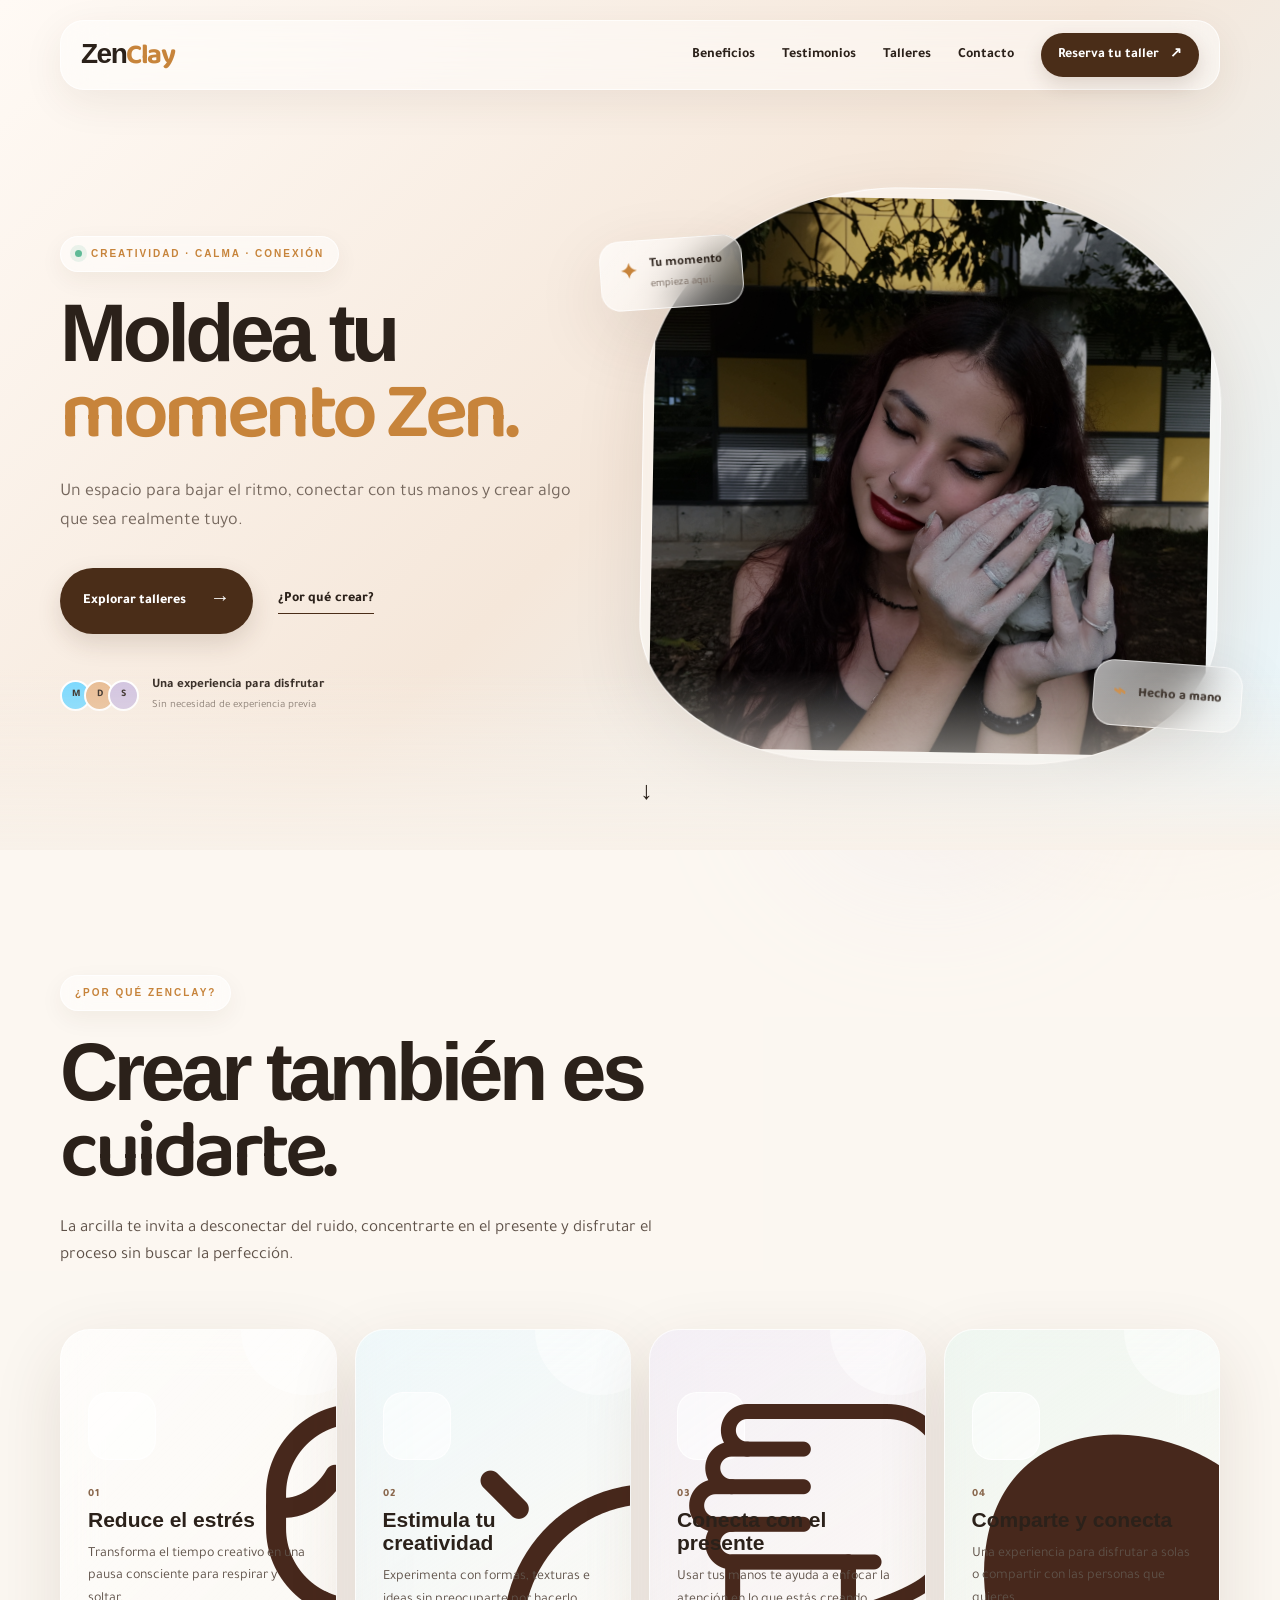
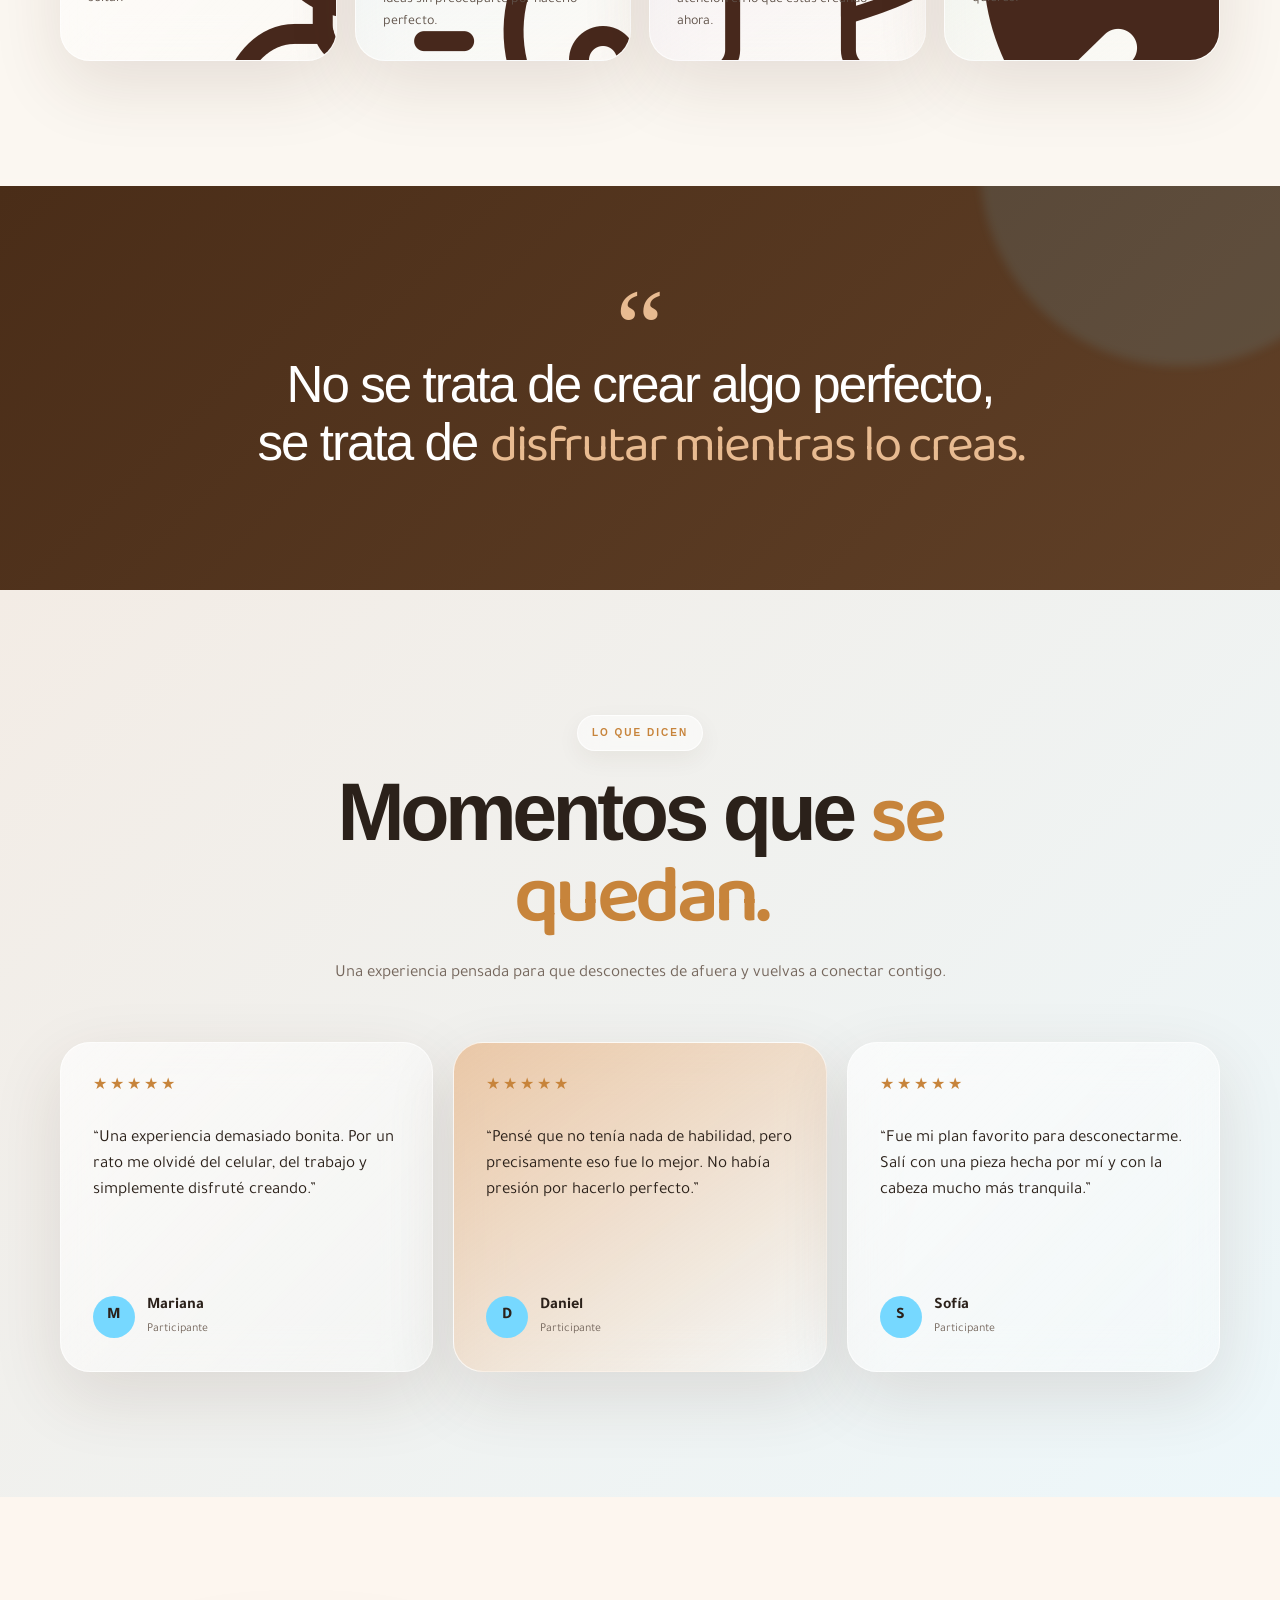
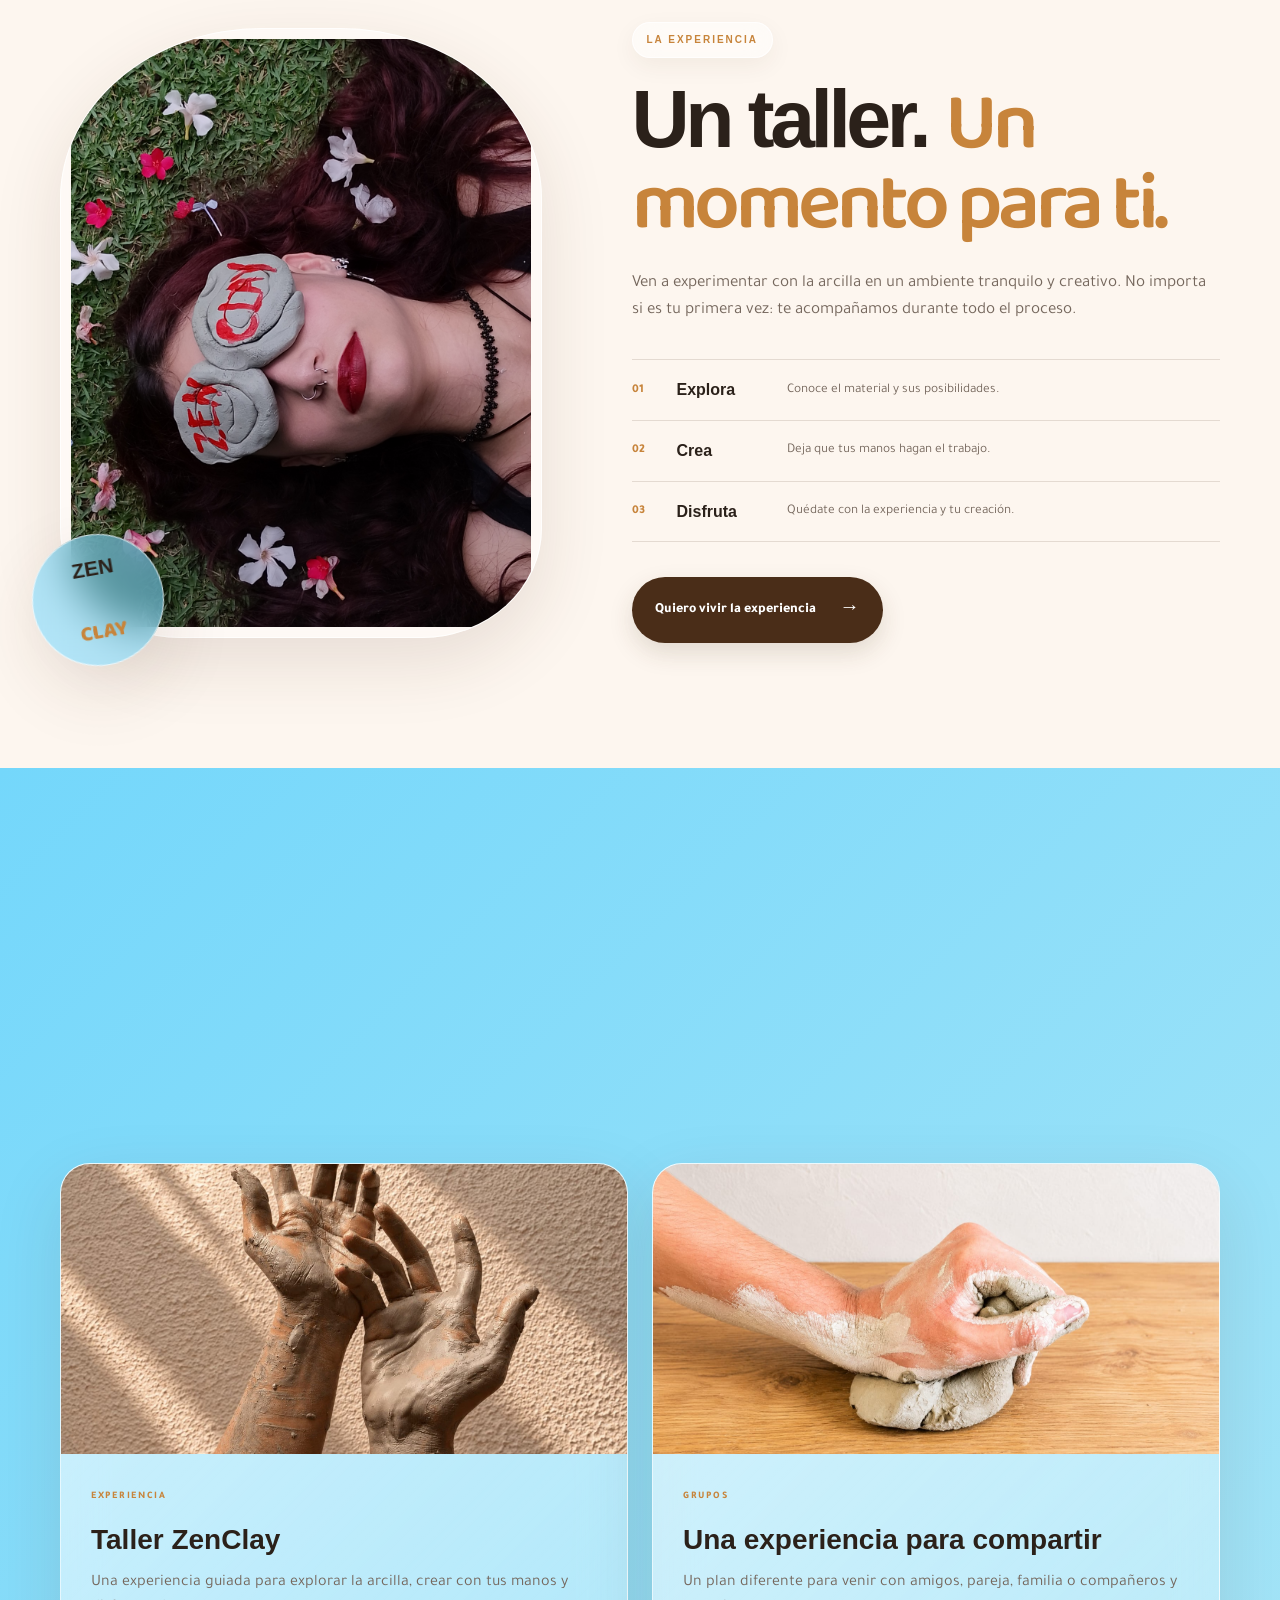
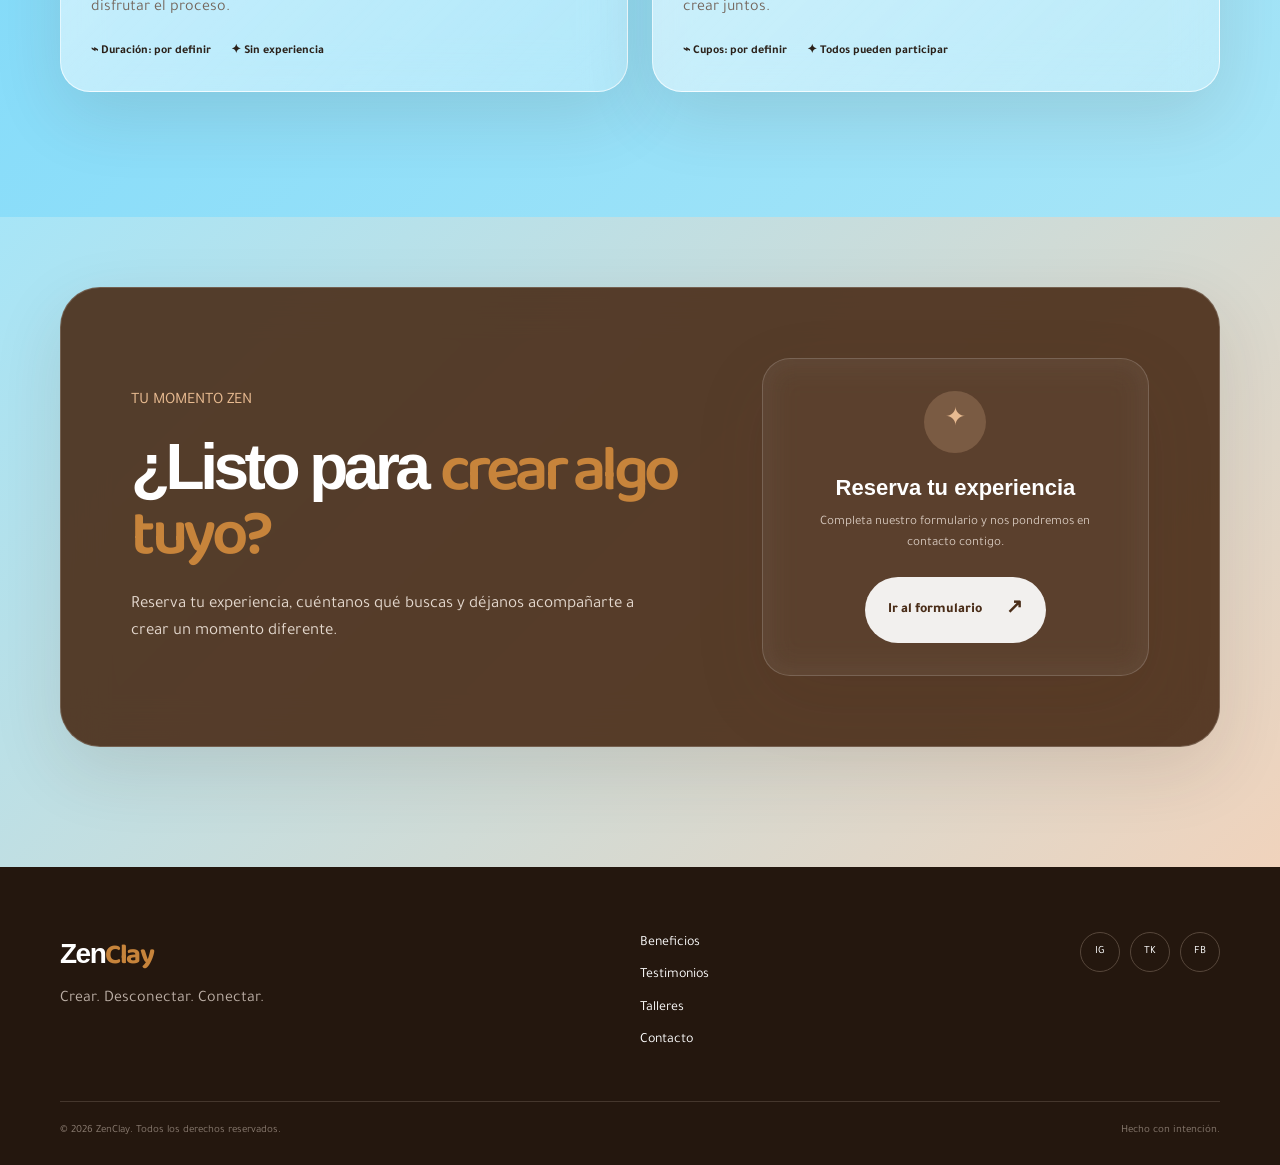
==== commit 27b4c77d: "Fix contrast and visibility in benefits section" ====
--- a/index.html
+++ b/index.html
@@ -3,6 +3,18 @@
 <head>
 <meta charset="UTF-8"><meta name="viewport" content="width=device-width,initial-scale=1.0"><meta name="description" content="ZenClay — creatividad, calma y conexión a través de la arcilla."><meta name="theme-color" content="#4A2D18"><title>ZenClay | Crea tu momento Zen</title>
 <link rel="preconnect" href="https://fonts.googleapis.com"><link rel="preconnect" href="https://fonts.gstatic.com" crossorigin><link href="https://fonts.googleapis.com/css2?family=Baloo+2:wght@500;600;700&family=SN+Pro:wght@400;500;600;700;800&family=Tajawal:wght@400;500;600;700&display=swap" rel="stylesheet"><link rel="stylesheet" href="styles.css">
+<style>
+/* Ajuste de legibilidad — sección ¿Por qué ZenClay? */
+.benefits .section-heading h2,
+.benefits .section-heading h2 em { color: #2B211A; }
+.benefits .section-heading > p:last-child { color: #5E5148; }
+.benefit-card { color: #2B211A; }
+.benefit-card h3 { color: #2B211A; position: relative; z-index: 2; }
+.benefit-card p { color: #5E5148; position: relative; z-index: 2; }
+.benefit-card > span { color: #8A684E; position: relative; z-index: 2; font-size: 11px; font-weight: 800; letter-spacing: 1px; }
+.card-icon { position: relative; z-index: 2; }
+.benefit-card:before { z-index: 0; }
+</style>
 </head>
 <body>
 <div class="ambient ambient-a"></div><div class="ambient ambient-b"></div><div class="ambient ambient-c"></div>
--- a/styles.css
+++ b/styles.css
@@ -1 +1 @@
-:root{--sky:#76D8FF;--beige:#E8BB91;--brown:#C7843B;--dark:#4A2D18;--lilac:#D1C3E0;--green:#5EBA96;--white:#FFFDF9;--ink:#2B211A;--muted:#75675D;--radius:28px;--shadow:0 18px 50px rgba(74,45,24,.10)}*{box-sizing:border-box;margin:0;padding:0}html{scroll-behavior:smooth}body{font-family:'Tajawal',sans-serif;background:var(--white);color:var(--ink);line-height:1.6;overflow-x:hidden}a{text-decoration:none;color:inherit}.container{width:min(1160px,calc(100% - 48px));margin:auto}.site-header{position:absolute;z-index:20;top:0;left:0;width:100%;transition:background .25s,backdrop-filter .25s}.nav{height:92px;display:flex;align-items:center;justify-content:space-between}.brand{font-family:'SN Pro',sans-serif;font-size:28px;font-weight:700;letter-spacing:-1.5px}.brand span{font-family:'Baloo 2',sans-serif;font-weight:700}.nav-links{display:flex;align-items:center;gap:30px;font-size:15px;font-weight:600}.nav-links a{transition:.25s}.nav-links a:hover{color:var(--brown)}.nav-cta{padding:12px 20px;border-radius:99px;background:var(--dark);color:white!important}.menu-toggle{display:none;border:0;background:none;width:38px;cursor:pointer}.menu-toggle span{display:block;height:2px;background:var(--dark);margin:6px 0}.hero{min-height:760px;background:linear-gradient(120deg,#FFF9F2 0%,#F7E9DB 55%,#E8F8FF 100%);position:relative;display:flex;align-items:center;overflow:hidden}.hero-grid{display:grid;grid-template-columns:1fr 1fr;gap:70px;align-items:center;padding-top:70px}.eyebrow{font-family:'SN Pro',sans-serif;font-size:12px;letter-spacing:2.4px;font-weight:700;color:var(--brown);margin-bottom:18px}.hero h1,.section-heading h2,.workshop-copy h2,.contact h2{font-family:'SN Pro',sans-serif;font-size:clamp(54px,6vw,82px);line-height:.94;letter-spacing:-4px;font-weight:700}.hero h1 em,.section-heading h2 em,.workshop-copy h2 em,.contact h2 em{font-family:'Baloo 2',sans-serif;color:var(--brown);font-style:normal;font-weight:600}.hero-text{max-width:510px;font-size:18px;color:var(--muted);margin:28px 0 32px}.hero-actions{display:flex;align-items:center;gap:25px}.button{display:inline-flex;align-items:center;gap:25px;border-radius:99px;padding:16px 23px;font-weight:700;font-size:14px;transition:transform .25s,box-shadow .25s}.button:hover{transform:translateY(-3px);box-shadow:0 12px 28px rgba(74,45,24,.16)}.button-primary,.button-dark{background:var(--dark);color:white}.button-light{background:white;color:var(--dark)}.button span{font-size:20px}.text-link{font-weight:700;font-size:14px;border-bottom:1px solid var(--dark);padding-bottom:3px}.hero-visual{position:relative}.photo-frame{overflow:hidden;position:relative;background:#d8c7b8}.photo-frame img{width:100%;height:100%;display:block;object-fit:cover;transition:transform .7s ease}.photo-frame:hover img{transform:scale(1.035)}.hero-image{height:530px;border-radius:48% 52% 45% 55%/45% 42% 58% 55%;box-shadow:var(--shadow)}.hero-shape{position:absolute;border-radius:50%;filter:blur(1px);opacity:.55}.hero-shape-one{width:180px;height:180px;background:var(--sky);right:-50px;top:100px}.hero-shape-two{width:110px;height:110px;background:var(--green);left:-35px;bottom:60px}.floating-note{position:absolute;background:rgba(255,255,255,.88);backdrop-filter:blur(10px);padding:15px 20px;border-radius:18px;box-shadow:var(--shadow);font-size:13px}.note-top{top:50px;left:-35px;transform:rotate(-4deg)}.note-bottom{bottom:35px;right:-20px;transform:rotate(4deg);font-family:'Baloo 2',sans-serif}.scroll-indicator{position:absolute;bottom:25px;left:50%;font-size:25px;animation:bounce 1.8s infinite}@keyframes bounce{50%{transform:translateY(7px)}}.section{padding:125px 0}.section-heading{max-width:680px}.section-heading>p:last-child{font-size:17px;color:var(--muted);max-width:600px;margin-top:24px}.section-heading.centered{text-align:center;margin:0 auto 55px}.section-heading.centered>p:last-child{margin-left:auto;margin-right:auto}.benefits{background:var(--white)}.benefit-grid{display:grid;grid-template-columns:repeat(4,1fr);gap:18px;margin-top:60px}.benefit-card{min-height:300px;border-radius:var(--radius);padding:27px;background:#F7F0E9;position:relative;transition:.3s;overflow:hidden}.benefit-card:nth-child(2){background:#EAF8FD}.benefit-card:nth-child(3){background:#F1ECF7}.benefit-card:nth-child(4){background:#EAF6F0}.benefit-card:hover{transform:translateY(-7px)}.card-number{font-size:12px;font-weight:700;color:#947C69}.benefit-icon{width:58px;height:58px;object-fit:contain;margin:35px 0 22px}.benefit-card h3{font-family:'SN Pro',sans-serif;font-size:22px;line-height:1.1;margin-bottom:12px}.benefit-card p{font-size:14px;color:var(--muted)}.quote-section{padding:110px 0;background:var(--dark);color:white}.quote-inner{text-align:center;position:relative}.quote-mark{font-family:Georgia;font-size:110px;line-height:.5;color:var(--beige);display:block}.quote-inner p{font-family:'SN Pro',sans-serif;font-size:clamp(30px,4vw,52px);line-height:1.12;letter-spacing:-2px}.quote-inner em{font-family:'Baloo 2',sans-serif;color:var(--beige);font-style:normal}.testimonials{background:#F4EEE7}.testimonial-grid{display:grid;grid-template-columns:repeat(3,1fr);gap:20px}.testimonial-card{background:white;border-radius:var(--radius);padding:32px;min-height:330px;display:flex;flex-direction:column;box-shadow:0 8px 30px rgba(74,45,24,.05)}.testimonial-card.featured{background:var(--beige);transform:translateY(-16px)}.stars{color:var(--brown);letter-spacing:3px;margin-bottom:25px}.testimonial-card>p{font-size:17px;line-height:1.55;flex:1}.person{display:flex;gap:12px;align-items:center;margin-top:25px}.avatar{width:42px;height:42px;border-radius:50%;display:grid;place-items:center;background:var(--sky);font-weight:700}.person strong,.person span{display:block}.person span{font-size:12px;color:var(--muted)}.workshops{background:#FFF9F2}.workshop-layout{display:grid;grid-template-columns:.9fr 1.1fr;gap:90px;align-items:center}.workshop-visual{position:relative}.workshop-image{height:600px;border-radius:45% 45% 25% 25%/30% 30% 20% 20%;box-shadow:var(--shadow)}.clay-sticker{position:absolute;bottom:-25px;left:-25px;width:125px;height:125px;border-radius:50%;background:var(--sky);display:grid;place-items:center;text-align:center;font-family:'SN Pro',sans-serif;font-size:20px;font-weight:700;line-height:.85;transform:rotate(-10deg);box-shadow:var(--shadow)}.clay-sticker span{font-family:'Baloo 2',sans-serif}.workshop-copy>p:not(.eyebrow){font-size:17px;color:var(--muted);max-width:600px;margin:28px 0}.workshop-details{border-top:1px solid #d8c9bb;margin:35px 0}.workshop-details div{display:grid;grid-template-columns:45px 110px 1fr;align-items:center;padding:17px 0;border-bottom:1px solid #d8c9bb}.workshop-details span{font-size:12px;color:var(--brown);font-weight:700}.workshop-details strong{font-family:'SN Pro',sans-serif}.workshop-details small{color:var(--muted)}.workshop-types{background:var(--sky)}.workshop-cards{display:grid;grid-template-columns:1fr 1fr;gap:24px}.workshop-card{background:white;border-radius:var(--radius);overflow:hidden;box-shadow:var(--shadow)}.card-image{height:260px}.workshop-card-content{padding:28px}.tag{font-size:11px;letter-spacing:1.5px;color:var(--brown);font-weight:700}.workshop-card h3{font-family:'SN Pro',sans-serif;font-size:28px;margin:8px 0}.workshop-card p{color:var(--muted)}.meta{display:flex;gap:20px;flex-wrap:wrap;margin-top:20px;font-size:12px;font-weight:600}.contact{padding-top:70px;padding-bottom:120px;background:var(--sky)}.contact-box{background:var(--dark);border-radius:40px;padding:70px;display:grid;grid-template-columns:1.2fr .8fr;gap:50px;align-items:center;color:white;overflow:hidden;position:relative}.contact .eyebrow{color:var(--beige)}.contact h2{font-size:clamp(48px,5vw,68px)}.contact-copy>p:last-child{color:#e4d8ce;max-width:530px;margin-top:25px;font-size:17px}.contact-action{padding:30px;background:rgba(255,255,255,.08);border:1px solid rgba(255,255,255,.12);border-radius:28px;text-align:center}.contact-action p{font-size:12px;color:#d5c7bc;margin-top:15px}.footer{background:#24170E;color:white;padding:65px 0 25px}.footer-main{display:grid;grid-template-columns:1.5fr 1fr .5fr;gap:50px;align-items:start}.footer-brand{color:white}.footer-main p{color:#bbaea5;margin-top:8px}.footer-links{display:grid;gap:10px;font-size:14px}.footer-links a:hover{color:var(--beige)}.socials{display:flex;justify-content:flex-end;gap:10px}.socials a{width:40px;height:40px;border:1px solid #57473b;border-radius:50%;display:grid;place-items:center;font-size:11px}.footer-bottom{border-top:1px solid #45372d;margin-top:50px;padding-top:20px;display:flex;justify-content:space-between;color:#897b70;font-size:11px}.reveal{opacity:0;transform:translateY(24px);transition:opacity .7s ease,transform .7s ease}.reveal.visible{opacity:1;transform:none}.delay-1{transition-delay:.1s}.delay-2{transition-delay:.2s}@media(max-width:900px){.nav-links{display:none}.menu-toggle{display:block}.nav-links.open{display:flex;position:absolute;top:82px;left:24px;right:24px;background:white;border-radius:22px;padding:20px;flex-direction:column;align-items:stretch;box-shadow:var(--shadow)}.hero{min-height:auto;padding:130px 0 80px}.hero-grid,.workshop-layout{grid-template-columns:1fr;gap:55px}.hero-visual{max-width:650px;width:100%;margin:auto}.hero-image{height:500px}.benefit-grid{grid-template-columns:1fr 1fr}.testimonial-grid{grid-template-columns:1fr}.testimonial-card.featured{transform:none}.workshop-layout{gap:60px}.workshop-image{height:500px}.contact-box{grid-template-columns:1fr;padding:50px}.footer-main{grid-template-columns:1fr 1fr}.socials{justify-content:flex-start}}@media(max-width:600px){.container{width:min(100% - 32px,1160px)}.nav{height:76px}.hero h1,.section-heading h2,.workshop-copy h2{letter-spacing:-2.5px}.hero h1{font-size:54px}.hero-text{font-size:16px}.hero-actions{flex-direction:column;align-items:flex-start}.hero-image{height:400px}.note-top{left:-5px}.note-bottom{right:-5px}.section{padding:85px 0}.benefit-grid,.workshop-cards{grid-template-columns:1fr}.benefit-card{min-height:250px}.quote-section{padding:80px 0}.quote-inner p{font-size:32px}.contact-box{padding:35px 25px;border-radius:28px}.footer-main{grid-template-columns:1fr}.footer-bottom{flex-direction:column;gap:8px}.socials{margin-top:10px}.workshop-details div{grid-template-columns:35px 90px 1fr}.workshop-details small{font-size:11px}}+:root{--sky:#76D8FF;--beige:#E8BB91;--brown:#C7843B;--dark:#4A2D18;--lilac:#D1C3E0;--green:#5EBA96;--white:#FFFDF9;--ink:#2B211A;--muted:#75675D;--radius:30px;--shadow:0 24px 70px rgba(74,45,24,.12);--glass:rgba(255,255,255,.48);--line:rgba(255,255,255,.68)}*{box-sizing:border-box;margin:0;padding:0}html{scroll-behavior:smooth}body{font-family:'Tajawal',sans-serif;background:#f8f1e9;color:var(--ink);line-height:1.6;overflow-x:hidden}body:before{content:'';position:fixed;inset:0;pointer-events:none;background:radial-gradient(circle at 10% 20%,rgba(118,216,255,.18),transparent 28%),radial-gradient(circle at 90% 65%,rgba(232,187,145,.18),transparent 30%);z-index:-2}a{text-decoration:none;color:inherit}.container{width:min(1160px,calc(100% - 48px));margin:auto}.ambient{position:fixed;border-radius:50%;filter:blur(80px);opacity:.38;z-index:-1;pointer-events:none}.ambient-a{width:320px;height:320px;background:var(--sky);top:4%;right:-90px}.ambient-b{width:280px;height:280px;background:var(--beige);top:42%;left:-110px}.ambient-c{width:240px;height:240px;background:var(--lilac);bottom:4%;right:18%}.glass-card{background:linear-gradient(135deg,rgba(255,255,255,.66),rgba(255,255,255,.28));border:1px solid var(--line);box-shadow:var(--shadow);backdrop-filter:blur(22px);-webkit-backdrop-filter:blur(22px)}.site-header{position:absolute;z-index:20;top:20px;left:0;width:100%}.glass-nav{height:70px;padding:0 20px;border-radius:24px;background:rgba(255,255,255,.46);border:1px solid rgba(255,255,255,.7);backdrop-filter:blur(20px);-webkit-backdrop-filter:blur(20px);box-shadow:0 12px 40px rgba(74,45,24,.08);display:flex;align-items:center;justify-content:space-between}.brand{font-family:'SN Pro',sans-serif;font-size:28px;font-weight:800;letter-spacing:-1.5px}.brand span{font-family:'Baloo 2',sans-serif;font-weight:700;color:var(--brown)}.nav-links{display:flex;align-items:center;gap:27px;font-size:14px;font-weight:700}.nav-links a{transition:.25s}.nav-links a:hover{color:var(--brown);transform:translateY(-1px)}.nav-cta{padding:11px 17px;border-radius:999px;background:var(--dark);color:#fff!important;box-shadow:0 8px 20px rgba(74,45,24,.16)}.nav-cta span{margin-left:8px}.menu-toggle{display:none;border:0;background:none;width:38px;cursor:pointer}.menu-toggle span{display:block;height:2px;background:var(--dark);margin:6px 0}.hero{min-height:850px;position:relative;display:flex;align-items:center;overflow:hidden;background:linear-gradient(135deg,#fffaf5 0%,#f5e7da 52%,#e8f8ff 100%)}.hero:after{content:'';position:absolute;inset:auto 0 0;height:180px;background:linear-gradient(transparent,#f8f1e9);pointer-events:none}.hero-grid{display:grid;grid-template-columns:.94fr 1.06fr;gap:70px;align-items:center;padding-top:100px}.glass-pill{display:inline-flex;align-items:center;gap:9px;padding:9px 14px;border-radius:999px;background:rgba(255,255,255,.52);border:1px solid rgba(255,255,255,.75);box-shadow:0 8px 25px rgba(74,45,24,.06);font-family:'SN Pro',sans-serif;font-size:10px;letter-spacing:2px;font-weight:800;color:var(--brown);backdrop-filter:blur(14px)}.glass-pill i{width:7px;height:7px;border-radius:50%;background:var(--green);box-shadow:0 0 0 5px rgba(94,186,150,.13)}.hero h1,.section-heading h2,.workshop-copy h2,.contact h2{font-family:'SN Pro',sans-serif;font-size:clamp(54px,6.3vw,84px);line-height:.93;letter-spacing:-4.5px;font-weight:800;margin-top:24px}.hero h1 em,.section-heading h2 em,.workshop-copy h2 em,.contact h2 em{font-family:'Baloo 2',sans-serif;color:var(--brown);font-style:normal;font-weight:600}.hero-text{max-width:535px;font-size:18px;color:var(--muted);margin:28px 0 32px}.hero-actions{display:flex;align-items:center;gap:25px}.button{display:inline-flex;align-items:center;gap:24px;border-radius:999px;padding:16px 22px;font-weight:800;font-size:14px;transition:.25s;border:1px solid transparent}.button:hover{transform:translateY(-4px);box-shadow:0 16px 35px rgba(74,45,24,.18)}.button-primary,.button-dark{background:var(--dark);color:#fff;box-shadow:0 10px 25px rgba(74,45,24,.15)}.button-light{background:rgba(255,255,255,.92);color:var(--dark)}.button span{font-size:20px}.text-link{font-weight:800;font-size:14px;border-bottom:1px solid var(--dark);padding-bottom:3px}.hero-trust{display:flex;align-items:center;gap:13px;margin-top:42px}.hero-trust strong,.hero-trust small{display:block}.hero-trust strong{font-size:13px}.hero-trust small{font-size:11px;color:var(--muted)}.mini-avatars{display:flex;padding-left:7px}.mini-avatars span{width:31px;height:31px;margin-left:-7px;border:2px solid #fff;border-radius:50%;display:grid;place-items:center;font-size:10px;font-weight:800;background:var(--sky)}.mini-avatars span:nth-child(2){background:var(--beige)}.mini-avatars span:nth-child(3){background:var(--lilac)}.hero-visual{position:relative}.glass-frame{padding:10px;background:rgba(255,255,255,.38);border:1px solid rgba(255,255,255,.78);box-shadow:var(--shadow);backdrop-filter:blur(18px);-webkit-backdrop-filter:blur(18px);overflow:hidden}.hero-photo{height:575px;border-radius:45% 45% 34% 34%/38% 38% 24% 24%;transform:rotate(1deg)}.hero-photo img,.workshop-photo img,.card-image img{width:100%;height:100%;display:block;object-fit:cover;transition:transform .8s ease}.hero-photo:hover img,.workshop-photo:hover img,.card-image:hover img{transform:scale(1.045)}.floating-card{position:absolute;display:flex;align-items:center;gap:12px;padding:15px 19px;border-radius:20px;font-size:13px}.floating-card b{font-size:21px;color:var(--brown)}.floating-card strong,.floating-card small{display:block}.floating-card small{font-size:11px;color:var(--muted)}.card-top{top:50px;left:-42px;transform:rotate(-4deg)}.card-bottom{bottom:34px;right:-22px;transform:rotate(4deg);font-family:'Baloo 2',sans-serif;font-weight:700}.scroll-indicator{position:absolute;bottom:34px;left:50%;font-size:25px;z-index:3;animation:bounce 1.8s infinite}@keyframes bounce{50%{transform:translateY(7px)}}.section{padding:125px 0}.section-heading{max-width:690px}.section-heading>p:last-child{font-size:17px;color:var(--muted);max-width:620px;margin-top:25px}.section-heading.centered{text-align:center;margin:0 auto 55px}.section-heading.centered>p:last-child{margin-left:auto;margin-right:auto}.benefits{background:rgba(255,253,249,.5)}.benefit-grid{display:grid;grid-template-columns:repeat(4,1fr);gap:18px;margin-top:60px}.benefit-card{min-height:330px;border-radius:var(--radius);padding:27px;position:relative;transition:.35s;overflow:hidden}.benefit-card:before{content:'';position:absolute;width:130px;height:130px;border-radius:50%;background:rgba(255,255,255,.45);top:-65px;right:-35px}.benefit-card:nth-child(2){background:linear-gradient(145deg,rgba(234,248,253,.72),rgba(255,255,255,.28))}.benefit-card:nth-child(3){background:linear-gradient(145deg,rgba(241,236,247,.72),rgba(255,255,255,.28))}.benefit-card:nth-child(4){background:linear-gradient(145deg,rgba(234,246,240,.72),rgba(255,255,255,.28))}.benefit-card:hover{transform:translateY(-9px);box-shadow:0 28px 60px rgba(74,45,24,.15)}.card-number{font-size:11px;font-weight:800;color:#947C69;letter-spacing:1px}.card-icon{width:68px;height:68px;margin:35px 0 22px;padding:11px;border-radius:20px;background:rgba(255,255,255,.55);border:1px solid rgba(255,255,255,.8);display:grid;place-items:center}.benefit-icon{width:46px;height:46px;object-fit:contain}.benefit-card h3{font-family:'SN Pro',sans-serif;font-size:21px;line-height:1.1;margin-bottom:12px}.benefit-card p{font-size:14px;color:var(--muted)}.quote-section{padding:115px 0;background:linear-gradient(135deg,#4A2D18,#604027);color:#fff;position:relative;overflow:hidden}.quote-section:before{content:'';position:absolute;width:400px;height:400px;border-radius:50%;background:rgba(118,216,255,.11);filter:blur(5px);top:-220px;right:-100px}.quote-inner{text-align:center;position:relative}.quote-mark{font-family:Georgia;font-size:110px;line-height:.5;color:var(--beige);display:block}.quote-inner p{font-family:'SN Pro',sans-serif;font-size:clamp(30px,4vw,52px);line-height:1.12;letter-spacing:-2px}.quote-inner em{font-family:'Baloo 2',sans-serif;color:var(--beige);font-style:normal}.testimonials{background:linear-gradient(135deg,#f3ece5,#edf7fa)}.testimonial-grid{display:grid;grid-template-columns:repeat(3,1fr);gap:20px}.testimonial-card{border-radius:var(--radius);padding:32px;min-height:330px;display:flex;flex-direction:column}.testimonial-card.featured{background:linear-gradient(145deg,rgba(232,187,145,.76),rgba(255,255,255,.35));transform:translateY(-16px)}.stars{color:var(--brown);letter-spacing:3px;margin-bottom:25px}.testimonial-card>p{font-size:17px;line-height:1.55;flex:1}.person{display:flex;gap:12px;align-items:center;margin-top:25px}.avatar{width:42px;height:42px;border-radius:50%;display:grid;place-items:center;background:var(--sky);font-weight:800}.person strong,.person span{display:block}.person span{font-size:12px;color:var(--muted)}.workshops{background:rgba(255,249,242,.72)}.workshop-layout{display:grid;grid-template-columns:.9fr 1.1fr;gap:90px;align-items:center}.workshop-visual{position:relative}.workshop-photo{height:610px;border-radius:42% 42% 25% 25%/28% 28% 18% 18%}.clay-sticker{position:absolute;bottom:-28px;left:-28px;width:132px;height:132px;border-radius:50%;display:grid;place-items:center;text-align:center;font-family:'SN Pro',sans-serif;font-size:21px;font-weight:800;line-height:.85;transform:rotate(-10deg);background:rgba(118,216,255,.55)}.clay-sticker span{font-family:'Baloo 2',sans-serif;color:var(--brown)}.workshop-copy>p:not(.eyebrow){font-size:17px;color:var(--muted);max-width:600px;margin:28px 0}.workshop-details{border-top:1px solid rgba(74,45,24,.14);margin:35px 0}.workshop-details div{display:grid;grid-template-columns:45px 110px 1fr;align-items:center;padding:17px 0;border-bottom:1px solid rgba(74,45,24,.14)}.workshop-details span{font-size:12px;color:var(--brown);font-weight:800}.workshop-details strong{font-family:'SN Pro',sans-serif}.workshop-details small{color:var(--muted)}.workshop-types{background:linear-gradient(135deg,#74d7fb,#a7e5f7)}.workshop-cards{display:grid;grid-template-columns:1fr 1fr;gap:24px}.workshop-card{border-radius:var(--radius);overflow:hidden}.card-image{height:290px;background:#d5c1ae;overflow:hidden}.workshop-card-content{padding:30px}.tag{font-size:10px;letter-spacing:1.7px;color:var(--brown);font-weight:800}.workshop-card h3{font-family:'SN Pro',sans-serif;font-size:28px;margin:8px 0}.workshop-card p{color:var(--muted)}.meta{display:flex;gap:20px;flex-wrap:wrap;margin-top:20px;font-size:12px;font-weight:700}.contact{padding-top:70px;padding-bottom:120px;background:linear-gradient(135deg,#a7e5f7,#f0d3bc)}.contact-box{border-radius:40px;padding:70px;display:grid;grid-template-columns:1.2fr .8fr;gap:50px;align-items:center;color:white;background:rgba(74,45,24,.91);border-color:rgba(255,255,255,.18)}.contact .eyebrow{color:var(--beige)}.contact h2{font-size:clamp(48px,5vw,68px)}.contact-copy>p:last-child{color:#e4d8ce;max-width:530px;margin-top:25px;font-size:17px}.contact-action{padding:32px;text-align:center;border-radius:28px;background:rgba(255,255,255,.09);border:1px solid rgba(255,255,255,.16);backdrop-filter:blur(16px)}.contact-orb{width:62px;height:62px;margin:0 auto 17px;border-radius:50%;display:grid;place-items:center;background:rgba(232,187,145,.22);color:var(--beige);font-size:25px}.contact-action h3{font-family:'SN Pro',sans-serif;font-size:22px}.contact-action p{font-size:13px;color:#d5c7bc;margin:8px auto 22px;max-width:280px}.footer{background:#24170E;color:white;padding:65px 0 25px}.footer-main{display:grid;grid-template-columns:1.5fr 1fr .5fr;gap:50px;align-items:start}.footer-brand{color:white}.footer-main p{color:#bbaea5;margin-top:8px}.footer-links{display:grid;gap:10px;font-size:14px}.footer-links a:hover{color:var(--beige)}.socials{display:flex;justify-content:flex-end;gap:10px}.socials a{width:40px;height:40px;border:1px solid #57473b;border-radius:50%;display:grid;place-items:center;font-size:11px}.footer-bottom{border-top:1px solid #45372d;margin-top:50px;padding-top:20px;display:flex;justify-content:space-between;color:#897b70;font-size:11px}.reveal{opacity:0;transform:translateY(24px);transition:opacity .7s ease,transform .7s ease}.reveal.visible{opacity:1;transform:none}.delay-1{transition-delay:.1s}.delay-2{transition-delay:.2s}@media(max-width:900px){.site-header{top:12px}.nav-links{display:none}.menu-toggle{display:block}.nav-links.open{display:flex;position:absolute;top:78px;left:0;right:0;background:rgba(255,255,255,.78);border:1px solid rgba(255,255,255,.9);border-radius:22px;padding:20px;flex-direction:column;align-items:stretch;box-shadow:var(--shadow);backdrop-filter:blur(20px)}.hero{min-height:auto;padding:140px 0 90px}.hero-grid,.workshop-layout{grid-template-columns:1fr;gap:55px}.hero-visual{max-width:650px;width:100%;margin:auto}.hero-image{height:500px}.benefit-grid{grid-template-columns:1fr 1fr}.testimonial-grid{grid-template-columns:1fr}.testimonial-card.featured{transform:none}.workshop-image{height:500px}.contact-box{grid-template-columns:1fr;padding:50px}.footer-main{grid-template-columns:1fr 1fr}.socials{justify-content:flex-start}}@media(max-width:600px){.container{width:min(100% - 32px,1160px)}.glass-nav{height:64px;padding:0 16px}.brand{font-size:25px}.hero h1,.section-heading h2,.workshop-copy h2{letter-spacing:-2.5px}.hero h1{font-size:53px}.hero-text{font-size:16px}.hero-actions{flex-direction:column;align-items:flex-start}.hero-image{height:410px}.card-top{left:-4px}.card-bottom{right:-4px}.section{padding:85px 0}.benefit-grid,.workshop-cards{grid-template-columns:1fr}.benefit-card{min-height:275px}.quote-section{padding:80px 0}.quote-inner p{font-size:31px}.workshop-details div{grid-template-columns:35px 90px 1fr}.workshop-details small{font-size:11px}.contact-box{padding:35px 24px;border-radius:28px}.footer-main{grid-template-columns:1fr}.footer-bottom{flex-direction:column;gap:8px}.socials{margin-top:10px}}@media(prefers-reduced-motion:reduce){html{scroll-behavior:auto}.reveal{transition:none}.button:hover,.benefit-card:hover{transform:none}.hero-photo img,.workshop-photo img,.card-image img{transition:none}}
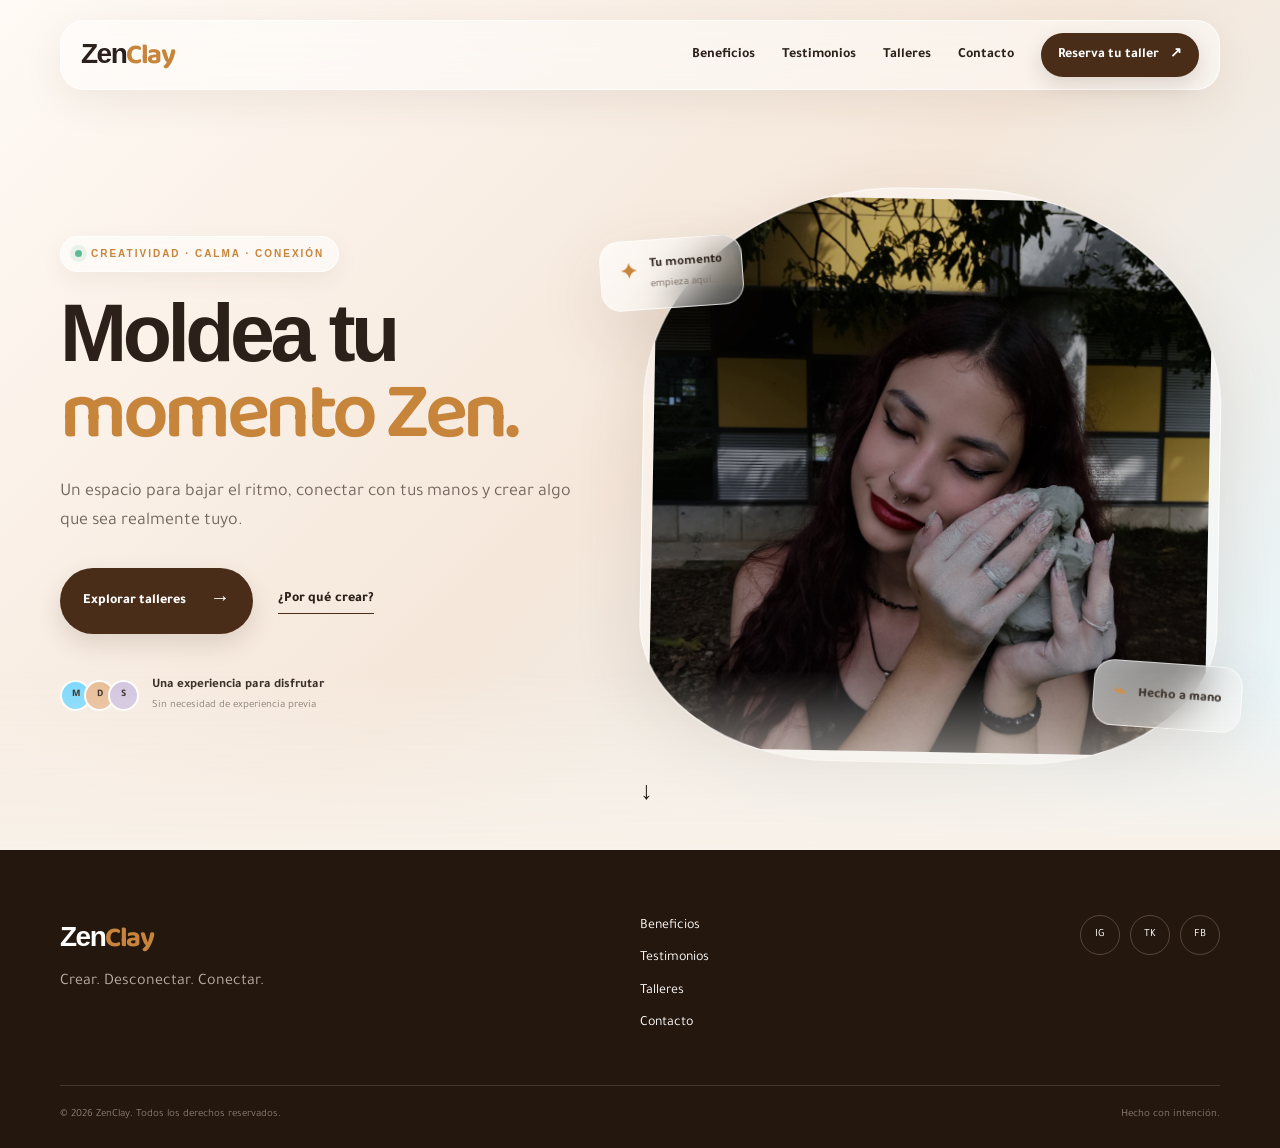
==== commit 75e9d16e: "Refactor home page into focused landing page" ====
--- a/index.html
+++ b/index.html
@@ -3,37 +3,12 @@
 <head>
 <meta charset="UTF-8"><meta name="viewport" content="width=device-width,initial-scale=1.0"><meta name="description" content="ZenClay — creatividad, calma y conexión a través de la arcilla."><meta name="theme-color" content="#4A2D18"><title>ZenClay | Crea tu momento Zen</title>
 <link rel="preconnect" href="https://fonts.googleapis.com"><link rel="preconnect" href="https://fonts.gstatic.com" crossorigin><link href="https://fonts.googleapis.com/css2?family=Baloo+2:wght@500;600;700&family=SN+Pro:wght@400;500;600;700;800&family=Tajawal:wght@400;500;600;700&display=swap" rel="stylesheet"><link rel="stylesheet" href="styles.css">
-<style>
-/* Ajuste de legibilidad — sección ¿Por qué ZenClay? */
-.benefits .section-heading h2,
-.benefits .section-heading h2 em { color: #2B211A; }
-.benefits .section-heading > p:last-child { color: #5E5148; }
-.benefit-card { color: #2B211A; }
-.benefit-card h3 { color: #2B211A; position: relative; z-index: 2; }
-.benefit-card p { color: #5E5148; position: relative; z-index: 2; }
-.benefit-card > span { color: #8A684E; position: relative; z-index: 2; font-size: 11px; font-weight: 800; letter-spacing: 1px; }
-.card-icon { position: relative; z-index: 2; }
-.benefit-card:before { z-index: 0; }
-</style>
 </head>
 <body>
 <div class="ambient ambient-a"></div><div class="ambient ambient-b"></div><div class="ambient ambient-c"></div>
-<header class="site-header" id="inicio"><nav class="nav container glass-nav"><a class="brand" href="#inicio">Zen<span>Clay</span></a><button class="menu-toggle" aria-label="Abrir menú" aria-expanded="false"><span></span><span></span><span></span></button><div class="nav-links"><a href="#beneficios">Beneficios</a><a href="#testimonios">Testimonios</a><a href="#talleres">Talleres</a><a href="#contacto">Contacto</a><a class="nav-cta" href="#contacto">Reserva tu taller <span>↗</span></a></div></nav></header>
+<header class="site-header" id="inicio"><nav class="nav container glass-nav"><a class="brand" href="index.html">Zen<span>Clay</span></a><button class="menu-toggle" aria-label="Abrir menú" aria-expanded="false"><span></span><span></span><span></span></button><div class="nav-links"><a href="beneficios.html">Beneficios</a><a href="testimonios.html">Testimonios</a><a href="talleres.html">Talleres</a><a href="contacto.html">Contacto</a><a class="nav-cta" href="https://docs.google.com/forms/d/e/1FAIpQLSdx0gw2LpzqbphvVLZJPczEP9-sL0578Ajd04peXm9g1NXulw/viewform" target="_blank" rel="noopener noreferrer">Reserva tu taller <span>↗</span></a></div></nav></header>
 <main>
-<section class="hero"><div class="container hero-grid"><div class="hero-copy reveal"><div class="glass-pill"><i></i> CREATIVIDAD · CALMA · CONEXIÓN</div><h1>Moldea tu <em>momento Zen.</em></h1><p class="hero-text">Un espacio para bajar el ritmo, conectar con tus manos y crear algo que sea realmente tuyo.</p><div class="hero-actions"><a class="button button-primary" href="#talleres">Explorar talleres <span>→</span></a><a class="text-link" href="#beneficios">¿Por qué crear?</a></div><div class="hero-trust"><div class="mini-avatars"><span>M</span><span>D</span><span>S</span></div><div><strong>Una experiencia para disfrutar</strong><small>Sin necesidad de experiencia previa</small></div></div></div><div class="hero-visual reveal delay-1"><div class="hero-photo glass-frame"><img src="fotos-20260903T170916Z-1-001/fotos/IMG_20250928_144037.jpg" alt="Experiencia ZenClay" fetchpriority="high"></div><div class="floating-card glass-card card-top"><b>✦</b><div><strong>Tu momento</strong><small>empieza aquí.</small></div></div><div class="floating-card glass-card card-bottom"><b>⌁</b> Hecho a mano</div></div></div><a class="scroll-indicator" href="#beneficios">↓</a></section>
-<section class="benefits section" id="beneficios"><div class="container"><div class="section-heading reveal"><div class="glass-pill">¿POR QUÉ ZENCLAY?</div><h2>Crear también es <em>cuidarte.</em></h2><p>La arcilla te invita a desconectar del ruido, concentrarte en el presente y disfrutar el proceso sin buscar la perfección.</p></div><div class="benefit-grid">
-<article class="benefit-card glass-card reveal"><div class="card-icon"><img src="imagenes-20260903T170916Z-1-001/imagenes/meditacion.png" alt=""></div><span>01</span><h3>Reduce el estrés</h3><p>Transforma el tiempo creativo en una pausa consciente para respirar y soltar.</p></article>
-<article class="benefit-card glass-card reveal delay-1"><div class="card-icon"><img src="imagenes-20260903T170916Z-1-001/imagenes/bombilla.png" alt=""></div><span>02</span><h3>Estimula tu creatividad</h3><p>Experimenta con formas, texturas e ideas sin preocuparte por hacerlo perfecto.</p></article>
-<article class="benefit-card glass-card reveal delay-2"><div class="card-icon"><img src="imagenes-20260903T170916Z-1-001/imagenes/unido.png" alt=""></div><span>03</span><h3>Conecta con el presente</h3><p>Usar tus manos te ayuda a enfocar la atención en lo que estás creando ahora.</p></article>
-<article class="benefit-card glass-card reveal"><div class="card-icon"><img src="imagenes-20260903T170916Z-1-001/imagenes/corazon-con-una-sonrisa.png" alt=""></div><span>04</span><h3>Comparte y conecta</h3><p>Una experiencia para disfrutar a solas o compartir con las personas que quieres.</p></article></div></div></section>
-<section class="quote-section"><div class="container quote-inner reveal"><span class="quote-mark">“</span><p>No se trata de crear algo perfecto,<br>se trata de <em>disfrutar mientras lo creas.</em></p></div></section>
-<section class="testimonials section" id="testimonios"><div class="container"><div class="section-heading centered reveal"><div class="glass-pill">LO QUE DICEN</div><h2>Momentos que <em>se quedan.</em></h2><p>Una experiencia pensada para que desconectes de afuera y vuelvas a conectar contigo.</p></div><div class="testimonial-grid">
-<article class="testimonial-card glass-card reveal"><div class="stars">★★★★★</div><p>“Una experiencia demasiado bonita. Por un rato me olvidé del celular, del trabajo y simplemente disfruté creando.”</p><div class="person"><div class="avatar">M</div><div><strong>Mariana</strong><span>Participante</span></div></div></article>
-<article class="testimonial-card featured glass-card reveal delay-1"><div class="stars">★★★★★</div><p>“Pensé que no tenía nada de habilidad, pero precisamente eso fue lo mejor. No había presión por hacerlo perfecto.”</p><div class="person"><div class="avatar">D</div><div><strong>Daniel</strong><span>Participante</span></div></div></article>
-<article class="testimonial-card glass-card reveal delay-2"><div class="stars">★★★★★</div><p>“Fue mi plan favorito para desconectarme. Salí con una pieza hecha por mí y con la cabeza mucho más tranquila.”</p><div class="person"><div class="avatar">S</div><div><strong>Sofía</strong><span>Participante</span></div></div></article></div></div></section>
-<section class="workshops section" id="talleres"><div class="container workshop-layout"><div class="workshop-visual reveal"><div class="workshop-photo glass-frame"><img src="fotos-20260903T170916Z-1-001/fotos/IMG_20250928_142935.jpg" alt="Taller ZenClay" loading="lazy"></div><div class="clay-sticker glass-card">ZEN<br><span>CLAY</span></div></div><div class="workshop-copy reveal delay-1"><div class="glass-pill">LA EXPERIENCIA</div><h2>Un taller. <em>Un momento para ti.</em></h2><p>Ven a experimentar con la arcilla en un ambiente tranquilo y creativo. No importa si es tu primera vez: te acompañamos durante todo el proceso.</p><div class="workshop-details"><div><span>01</span><strong>Explora</strong><small>Conoce el material y sus posibilidades.</small></div><div><span>02</span><strong>Crea</strong><small>Deja que tus manos hagan el trabajo.</small></div><div><span>03</span><strong>Disfruta</strong><small>Quédate con la experiencia y tu creación.</small></div></div><a class="button button-dark" href="#contacto">Quiero vivir la experiencia <span>→</span></a></div></div></section>
-<section class="workshop-types section"><div class="container"><div class="section-heading centered reveal"><div class="glass-pill">NUESTROS TALLERES</div><h2>Elige tu forma de <em>crear.</em></h2></div><div class="workshop-cards"><article class="workshop-card glass-card reveal"><div class="card-image"><img src="fotos-20260903T170916Z-1-001/fotos/1000484330.jpg" alt="Pieza y proceso de ZenClay" loading="lazy"></div><div class="workshop-card-content"><span class="tag">EXPERIENCIA</span><h3>Taller ZenClay</h3><p>Una experiencia guiada para explorar la arcilla, crear con tus manos y disfrutar el proceso.</p><div class="meta"><span>⌁ Duración: por definir</span><span>✦ Sin experiencia</span></div></div></article><article class="workshop-card glass-card reveal delay-1"><div class="card-image"><img src="fotos-20260903T170916Z-1-001/fotos/WhatsApp Image 2026-09-02 at 7.34.34 PM.jpeg" alt="Experiencia para compartir" loading="lazy"></div><div class="workshop-card-content"><span class="tag">GRUPOS</span><h3>Una experiencia para compartir</h3><p>Un plan diferente para venir con amigos, pareja, familia o compañeros y crear juntos.</p><div class="meta"><span>⌁ Cupos: por definir</span><span>✦ Todos pueden participar</span></div></div></article></div></div></section>
-<section class="contact section" id="contacto"><div class="container contact-box glass-card reveal"><div class="contact-copy"><p class="eyebrow">TU MOMENTO ZEN</p><h2>¿Listo para <em>crear algo tuyo?</em></h2><p>Reserva tu experiencia, cuéntanos qué buscas y déjanos acompañarte a crear un momento diferente.</p></div><div class="contact-action glass-card"><div class="contact-orb">✦</div><h3>Reserva tu experiencia</h3><p>Completa nuestro formulario y nos pondremos en contacto contigo.</p><a class="button button-light" href="https://forms.google.com/" target="_blank" rel="noopener noreferrer">Ir al formulario <span>↗</span></a></div></div></section>
+<section class="hero"><div class="container hero-grid"><div class="hero-copy reveal"><div class="glass-pill"><i></i> CREATIVIDAD · CALMA · CONEXIÓN</div><h1>Moldea tu <em>momento Zen.</em></h1><p class="hero-text">Un espacio para bajar el ritmo, conectar con tus manos y crear algo que sea realmente tuyo.</p><div class="hero-actions"><a class="button button-primary" href="talleres.html">Explorar talleres <span>→</span></a><a class="text-link" href="beneficios.html">¿Por qué crear?</a></div><div class="hero-trust"><div class="mini-avatars"><span>M</span><span>D</span><span>S</span></div><div><strong>Una experiencia para disfrutar</strong><small>Sin necesidad de experiencia previa</small></div></div></div><div class="hero-visual reveal delay-1"><div class="hero-photo glass-frame"><img src="fotos-20260903T170916Z-1-001/fotos/IMG_20250928_144037.jpg" alt="Experiencia ZenClay" fetchpriority="high"></div><div class="floating-card glass-card card-top"><b>✦</b><div><strong>Tu momento</strong><small>empieza aquí.</small></div></div><div class="floating-card glass-card card-bottom"><b>⌁</b> Hecho a mano</div></div></div><a class="scroll-indicator" href="talleres.html">↓</a></section>
 </main>
-<footer class="footer"><div class="container footer-main"><div><a class="brand footer-brand" href="#inicio">Zen<span>Clay</span></a><p>Crear. Desconectar. Conectar.</p></div><div class="footer-links"><a href="#beneficios">Beneficios</a><a href="#testimonios">Testimonios</a><a href="#talleres">Talleres</a><a href="#contacto">Contacto</a></div><div class="socials"><a href="#" aria-label="Instagram">IG</a><a href="#" aria-label="TikTok">TK</a><a href="#" aria-label="Facebook">FB</a></div></div><div class="container footer-bottom"><span>© 2026 ZenClay. Todos los derechos reservados.</span><span>Hecho con intención.</span></div></footer>
+<footer class="footer"><div class="container footer-main"><div><a class="brand footer-brand" href="index.html">Zen<span>Clay</span></a><p>Crear. Desconectar. Conectar.</p></div><div class="footer-links"><a href="beneficios.html">Beneficios</a><a href="testimonios.html">Testimonios</a><a href="talleres.html">Talleres</a><a href="contacto.html">Contacto</a></div><div class="socials"><a href="#" aria-label="Instagram">IG</a><a href="#" aria-label="TikTok">TK</a><a href="#" aria-label="Facebook">FB</a></div></div><div class="container footer-bottom"><span>© 2026 ZenClay. Todos los derechos reservados.</span><span>Hecho con intención.</span></div></footer>
 <script src="script.js"></script></body></html>
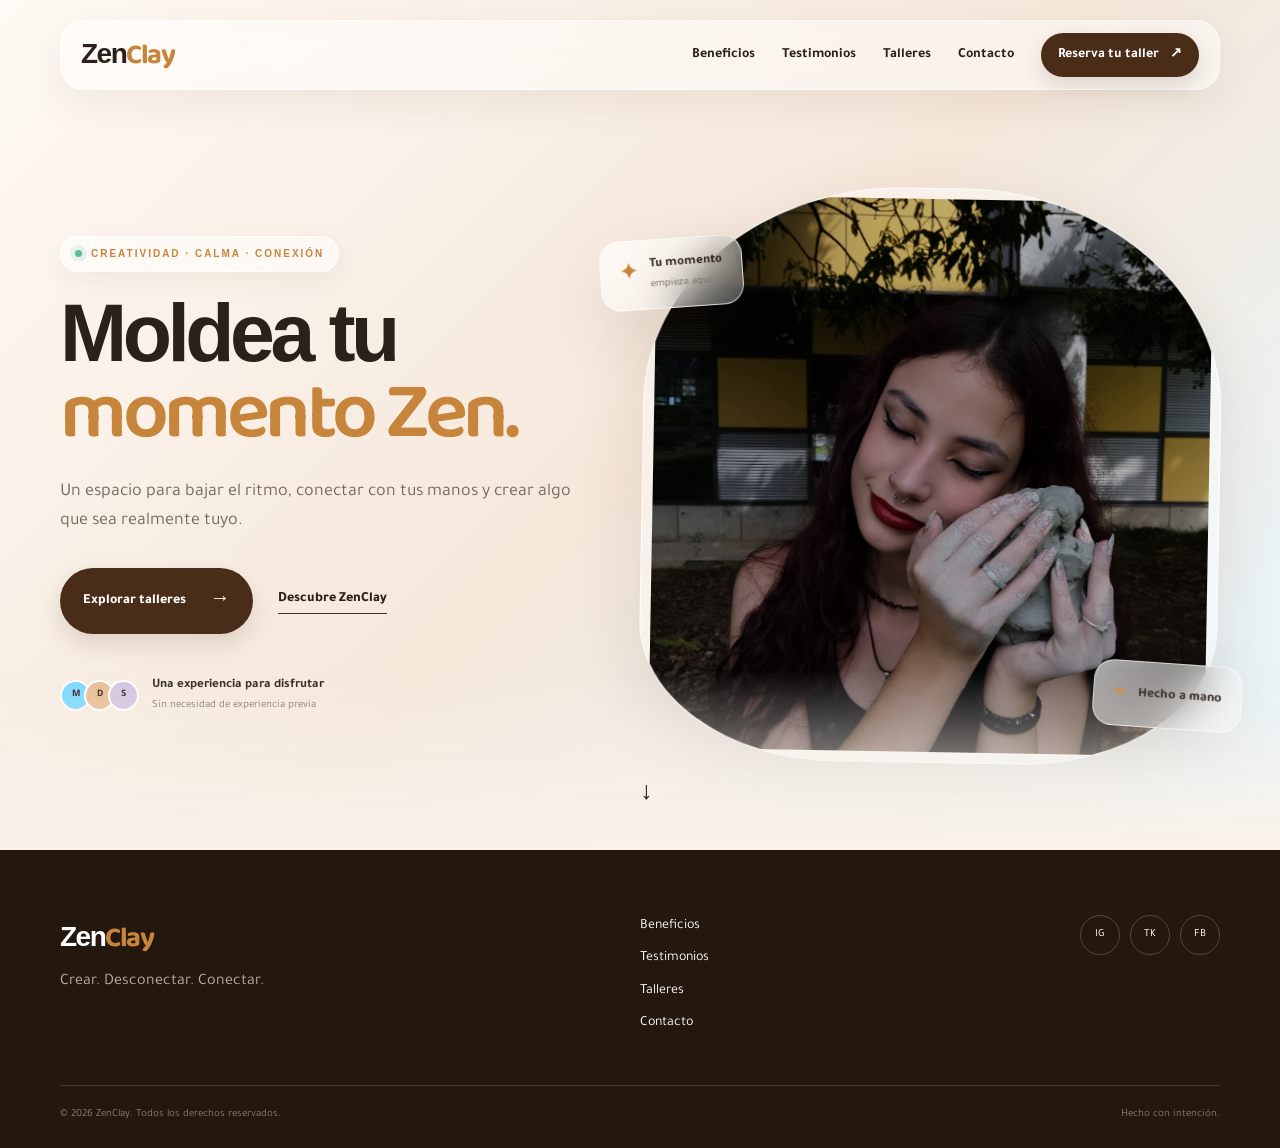
==== commit 9f81e721: "Refine ZenClay home page structure" ====
--- a/index.html
+++ b/index.html
@@ -2,13 +2,12 @@
 <html lang="es">
 <head>
 <meta charset="UTF-8"><meta name="viewport" content="width=device-width,initial-scale=1.0"><meta name="description" content="ZenClay — creatividad, calma y conexión a través de la arcilla."><meta name="theme-color" content="#4A2D18"><title>ZenClay | Crea tu momento Zen</title>
-<link rel="preconnect" href="https://fonts.googleapis.com"><link rel="preconnect" href="https://fonts.gstatic.com" crossorigin><link href="https://fonts.googleapis.com/css2?family=Baloo+2:wght@500;600;700&family=SN+Pro:wght@400;500;600;700;800&family=Tajawal:wght@400;500;600;700&display=swap" rel="stylesheet"><link rel="stylesheet" href="styles.css">
+<link rel="preconnect" href="https://fonts.googleapis.com"><link rel="preconnect" href="https://fonts.gstatic.com" crossorigin><link href="https://fonts.googleapis.com/css2?family=Baloo+2:wght@500;600;700&family=SN+Pro:wght@400;500;600;700;800&family=Tajawal:wght@400;500;600;700&display=swap" rel="stylesheet"><link rel="stylesheet" href="styles.css"><link rel="stylesheet" href="pages.css">
 </head>
-<body>
-<div class="ambient ambient-a"></div><div class="ambient ambient-b"></div><div class="ambient ambient-c"></div>
-<header class="site-header" id="inicio"><nav class="nav container glass-nav"><a class="brand" href="index.html">Zen<span>Clay</span></a><button class="menu-toggle" aria-label="Abrir menú" aria-expanded="false"><span></span><span></span><span></span></button><div class="nav-links"><a href="beneficios.html">Beneficios</a><a href="testimonios.html">Testimonios</a><a href="talleres.html">Talleres</a><a href="contacto.html">Contacto</a><a class="nav-cta" href="https://docs.google.com/forms/d/e/1FAIpQLSdx0gw2LpzqbphvVLZJPczEP9-sL0578Ajd04peXm9g1NXulw/viewform" target="_blank" rel="noopener noreferrer">Reserva tu taller <span>↗</span></a></div></nav></header>
+<body><div class="ambient ambient-a"></div><div class="ambient ambient-b"></div><div class="ambient ambient-c"></div>
+<header class="site-header"><nav class="nav container glass-nav"><a class="brand" href="index.html">Zen<span>Clay</span></a><button class="menu-toggle" aria-label="Abrir menú" aria-expanded="false"><span></span><span></span><span></span></button><div class="nav-links"><a href="beneficios.html">Beneficios</a><a href="testimonios.html">Testimonios</a><a href="talleres.html">Talleres</a><a href="contacto.html">Contacto</a><a class="nav-cta" href="https://docs.google.com/forms/d/e/1FAIpQLSdx0gw2LpzqbphvVLZJPczEP9-sL0578Ajd04peXm9g1NXulw/viewform" target="_blank" rel="noopener noreferrer">Reserva tu taller <span>↗</span></a></div></nav></header>
 <main>
-<section class="hero"><div class="container hero-grid"><div class="hero-copy reveal"><div class="glass-pill"><i></i> CREATIVIDAD · CALMA · CONEXIÓN</div><h1>Moldea tu <em>momento Zen.</em></h1><p class="hero-text">Un espacio para bajar el ritmo, conectar con tus manos y crear algo que sea realmente tuyo.</p><div class="hero-actions"><a class="button button-primary" href="talleres.html">Explorar talleres <span>→</span></a><a class="text-link" href="beneficios.html">¿Por qué crear?</a></div><div class="hero-trust"><div class="mini-avatars"><span>M</span><span>D</span><span>S</span></div><div><strong>Una experiencia para disfrutar</strong><small>Sin necesidad de experiencia previa</small></div></div></div><div class="hero-visual reveal delay-1"><div class="hero-photo glass-frame"><img src="fotos-20260903T170916Z-1-001/fotos/IMG_20250928_144037.jpg" alt="Experiencia ZenClay" fetchpriority="high"></div><div class="floating-card glass-card card-top"><b>✦</b><div><strong>Tu momento</strong><small>empieza aquí.</small></div></div><div class="floating-card glass-card card-bottom"><b>⌁</b> Hecho a mano</div></div></div><a class="scroll-indicator" href="talleres.html">↓</a></section>
+<section class="hero"><div class="container hero-grid"><div class="hero-copy reveal"><div class="glass-pill"><i></i> CREATIVIDAD · CALMA · CONEXIÓN</div><h1>Moldea tu <em>momento Zen.</em></h1><p class="hero-text">Un espacio para bajar el ritmo, conectar con tus manos y crear algo que sea realmente tuyo.</p><div class="hero-actions"><a class="button button-primary" href="talleres.html">Explorar talleres <span>→</span></a><a class="text-link" href="beneficios.html">Descubre ZenClay</a></div><div class="hero-trust"><div class="mini-avatars"><span>M</span><span>D</span><span>S</span></div><div><strong>Una experiencia para disfrutar</strong><small>Sin necesidad de experiencia previa</small></div></div></div><div class="hero-visual reveal delay-1"><div class="hero-photo glass-frame"><img src="fotos-20260903T170916Z-1-001/fotos/IMG_20250928_144037.jpg" alt="Experiencia ZenClay" fetchpriority="high"></div><div class="floating-card glass-card card-top"><b>✦</b><div><strong>Tu momento</strong><small>empieza aquí.</small></div></div><div class="floating-card glass-card card-bottom"><b>⌁</b> Hecho a mano</div></div></div><a class="scroll-indicator" href="talleres.html">↓</a></section>
 </main>
 <footer class="footer"><div class="container footer-main"><div><a class="brand footer-brand" href="index.html">Zen<span>Clay</span></a><p>Crear. Desconectar. Conectar.</p></div><div class="footer-links"><a href="beneficios.html">Beneficios</a><a href="testimonios.html">Testimonios</a><a href="talleres.html">Talleres</a><a href="contacto.html">Contacto</a></div><div class="socials"><a href="#" aria-label="Instagram">IG</a><a href="#" aria-label="TikTok">TK</a><a href="#" aria-label="Facebook">FB</a></div></div><div class="container footer-bottom"><span>© 2026 ZenClay. Todos los derechos reservados.</span><span>Hecho con intención.</span></div></footer>
 <script src="script.js"></script></body></html>
--- a/pages.css
+++ b/pages.css
@@ -0,0 +1,11 @@
+/* ZenClay — mejoras de páginas internas y glassmorphism */
+.page-main{padding-top:120px}.page-hero{padding:80px 0 70px;text-align:center}.page-hero .section-heading{max-width:820px}.page-hero h1{font-family:'SN Pro',sans-serif;font-size:clamp(48px,6vw,78px);line-height:.98;letter-spacing:-4px;margin:22px 0 20px}.page-hero h1 em{font-family:'Baloo 2',sans-serif;color:var(--brown);font-style:normal;font-weight:600}.page-hero p{max-width:680px;margin:auto;color:var(--muted);font-size:18px}.eyebrow{font-family:'SN Pro',sans-serif;font-size:11px;font-weight:800;letter-spacing:2px;color:var(--brown)}
+.glass-panel{background:linear-gradient(135deg,rgba(255,255,255,.72),rgba(255,255,255,.34));border:1px solid rgba(255,255,255,.78);border-radius:32px;box-shadow:0 25px 70px rgba(74,45,24,.11);backdrop-filter:blur(24px);-webkit-backdrop-filter:blur(24px)}
+.info-grid{display:grid;grid-template-columns:repeat(2,1fr);gap:22px}.info-card{padding:34px;min-height:250px}.info-card .big-icon{width:72px;height:72px;border-radius:22px;background:rgba(255,255,255,.6);border:1px solid rgba(255,255,255,.8);display:grid;place-items:center;margin-bottom:25px}.info-card .big-icon img{width:48px;height:48px;object-fit:contain}.info-card h3{font-family:'SN Pro',sans-serif;font-size:25px;margin-bottom:10px}.info-card p{color:var(--muted);font-size:15px}.info-card small{display:block;margin-top:18px;color:var(--brown);font-weight:800;letter-spacing:1px}
+.feature-strip{margin-top:75px;padding:55px;display:grid;grid-template-columns:1fr 1fr;gap:45px;align-items:center;background:linear-gradient(135deg,rgba(118,216,255,.35),rgba(232,187,145,.38))}.feature-strip h2{font-family:'SN Pro',sans-serif;font-size:clamp(34px,4vw,50px);line-height:1;letter-spacing:-2px}.feature-strip h2 em{font-family:'Baloo 2',sans-serif;color:var(--brown);font-style:normal}.feature-strip p{color:var(--muted);font-size:16px}.check-list{display:grid;gap:15px}.check-list div{display:flex;gap:12px;align-items:flex-start}.check-list b{width:27px;height:27px;border-radius:50%;display:grid;place-items:center;background:rgba(94,186,150,.2);color:#397b61;flex:none}.check-list span{font-weight:700}
+.testimonial-summary{display:grid;grid-template-columns:.8fr 1.2fr;gap:24px;margin-bottom:65px}.rating-card{padding:38px;text-align:center;background:linear-gradient(145deg,rgba(232,187,145,.55),rgba(255,255,255,.35))}.rating-number{font-family:'SN Pro',sans-serif;font-size:68px;font-weight:800;line-height:1}.rating-card .stars{font-size:20px;margin:12px 0 8px}.rating-card p{color:var(--muted);font-size:13px}..story-card{padding:38px}.story-card h2{font-family:'SN Pro',sans-serif;font-size:32px;line-height:1;margin-bottom:15px}.story-card p{color:var(--muted);font-size:16px}.testimonial-card{transition:transform .35s,box-shadow .35s}.testimonial-card:hover{transform:translateY(-8px)}.testimonial-card.featured:hover{transform:translateY(-22px)}
+.process-grid{display:grid;grid-template-columns:repeat(4,1fr);gap:18px;margin-top:60px}.process-card{padding:28px;min-height:210px}.process-card .step{font-family:'SN Pro',sans-serif;color:var(--brown);font-size:12px;font-weight:800;letter-spacing:2px}.process-card h3{font-family:'SN Pro',sans-serif;font-size:22px;margin:22px 0 10px}.process-card p{color:var(--muted);font-size:14px}.photo-band{display:grid;grid-template-columns:1.25fr .75fr;gap:20px;margin-top:70px}.photo-band .band-photo{height:430px;border-radius:34px;overflow:hidden}.photo-band .band-photo.small{height:430px}.band-photo img{width:100%;height:100%;object-fit:cover;display:block;transition:transform .7s}.band-photo:hover img{transform:scale(1.04)}
+.workshop-intro{display:grid;grid-template-columns:.9fr 1.1fr;gap:70px;align-items:center}.workshop-intro .workshop-photo{height:600px}.workshop-intro h1{font-family:'SN Pro',sans-serif;font-size:clamp(46px,5vw,68px);line-height:.95;letter-spacing:-3px;margin:20px 0}.workshop-intro h1 em{font-family:'Baloo 2',sans-serif;color:var(--brown);font-style:normal}.workshop-intro>div:last-child>p{font-size:17px;color:var(--muted)}.benefit-points{display:grid;grid-template-columns:1fr 1fr;gap:14px;margin:30px 0}.benefit-points div{padding:17px;border-radius:18px;background:rgba(255,255,255,.4);border:1px solid rgba(255,255,255,.65)}.benefit-points strong{display:block;font-family:'SN Pro',sans-serif}.benefit-points span{font-size:12px;color:var(--muted)}.workshop-detail-grid{display:grid;grid-template-columns:repeat(3,1fr);gap:20px;margin-top:60px}.detail-card{padding:30px;min-height:220px}.detail-card h3{font-family:'SN Pro',sans-serif;font-size:23px;margin:17px 0 8px}.detail-card p{color:var(--muted);font-size:14px}.detail-card .detail-num{font-family:'SN Pro',sans-serif;color:var(--brown);font-weight:800}.faq-grid{display:grid;grid-template-columns:1fr 1fr;gap:18px;margin-top:50px}.faq{padding:25px}.faq h3{font-family:'SN Pro',sans-serif;font-size:18px;margin-bottom:8px}.faq p{color:var(--muted);font-size:14px}
+.contact-page-grid{display:grid;grid-template-columns:1fr .85fr;gap:24px}.contact-info{padding:45px}.contact-info h1{font-family:'SN Pro',sans-serif;font-size:clamp(45px,5vw,66px);line-height:.95;letter-spacing:-3px;margin:18px 0}.contact-info h1 em{font-family:'Baloo 2',sans-serif;color:var(--brown);font-style:normal}.contact-info>p{color:var(--muted);font-size:17px;max-width:570px}.contact-points{display:grid;gap:14px;margin-top:35px}.contact-point{display:flex;gap:15px;align-items:center;padding:17px 19px;border-radius:19px;background:rgba(255,255,255,.42);border:1px solid rgba(255,255,255,.65)}.contact-point .icon{width:42px;height:42px;border-radius:13px;background:rgba(118,216,255,.3);display:grid;place-items:center}.contact-point strong,.contact-point span{display:block}.contact-point span{font-size:12px;color:var(--muted)}.form-card{padding:42px;text-align:center;background:linear-gradient(145deg,rgba(74,45,24,.95),rgba(96,64,39,.92));color:#fff;border-color:rgba(255,255,255,.2)}.form-card .contact-orb{margin-bottom:25px}.form-card h2{font-family:'SN Pro',sans-serif;font-size:32px}.form-card p{color:#ded2c8;margin:12px auto 28px;max-width:330px}.form-card .button-light{width:100%;justify-content:center}.form-note{font-size:11px!important;color:#bfae9f!important;margin-top:18px!important}.contact-banner{margin-top:25px;padding:28px 32px;display:flex;justify-content:space-between;gap:25px;align-items:center}.contact-banner strong{font-family:'SN Pro',sans-serif;font-size:20px}.contact-banner span{color:var(--muted);font-size:13px}
+@media(max-width:900px){.info-grid,.testimonial-summary,.workshop-intro,.contact-page-grid,.feature-strip{grid-template-columns:1fr}.process-grid{grid-template-columns:1fr 1fr}.workshop-detail-grid{grid-template-columns:1fr}.photo-band{grid-template-columns:1fr}.photo-band .band-photo,.photo-band .band-photo.small{height:340px}.page-main{padding-top:100px}.feature-strip{padding:35px}.contact-info{padding:35px}}
+@media(max-width:600px){.container{width:min(100% - 28px,1160px)}.page-hero{padding:55px 0}.page-hero h1{letter-spacing:-2.5px}.page-hero p{font-size:16px}.info-card,.story-card,.rating-card,.contact-info,.form-card{padding:27px}.process-grid,.benefit-points,.faq-grid{grid-template-columns:1fr}.workshop-intro .workshop-photo{height:420px}.contact-banner{align-items:flex-start;flex-direction:column}.contact-banner .button{width:100%;justify-content:center}}
